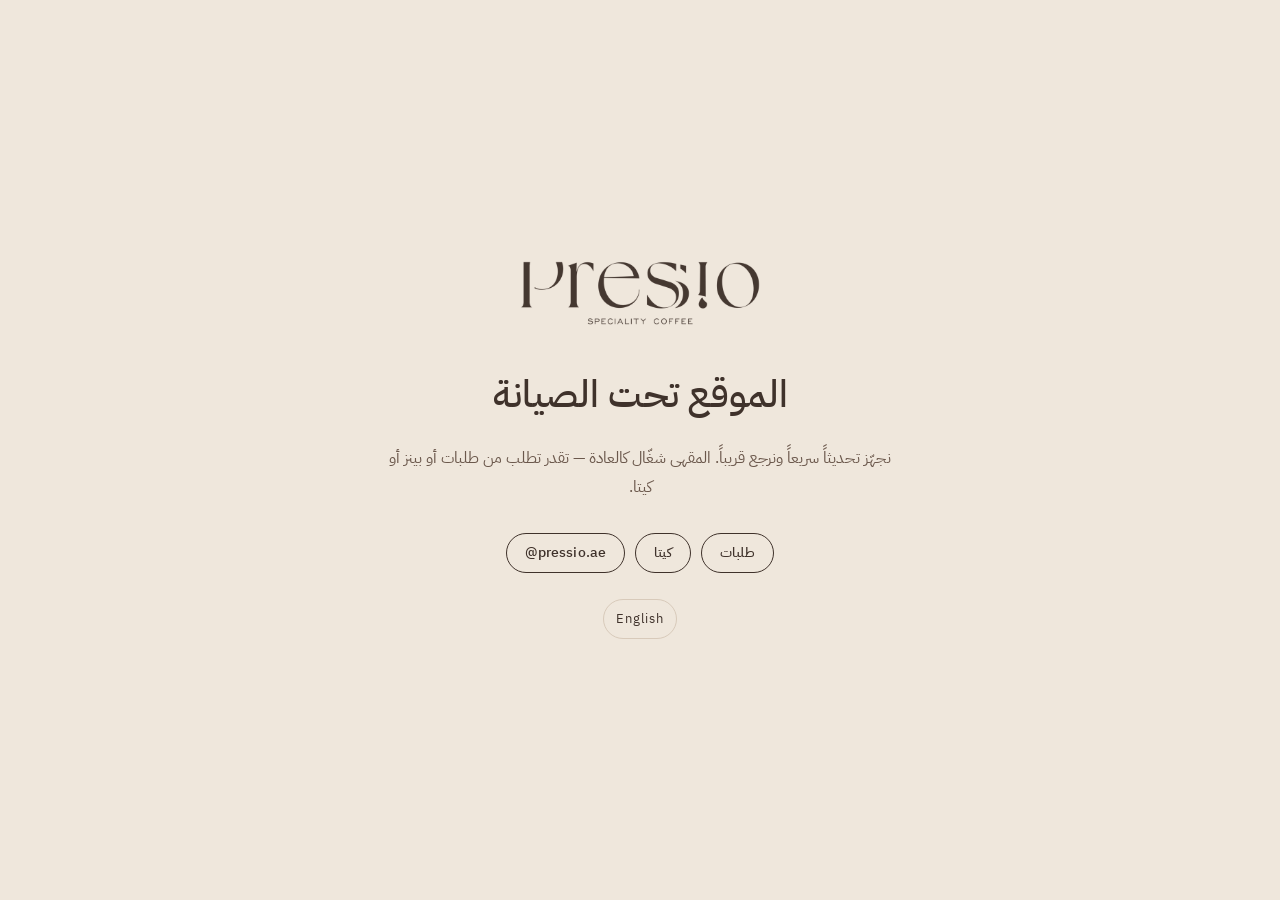
==== index.html @ 7ec01016 "Add files via upload" ====
<!doctype html>
<html lang="ar" dir="rtl">
<head>
<meta charset="utf-8">
<meta name="viewport" content="width=device-width,initial-scale=1,viewport-fit=cover">
<title>pressio — قهوة مختصة في الورقاء، دبي</title>
<meta name="description" content="pressio كوفي مختصة ومخبوزات طازجة في Q1 مول، الورقاء، دبي. المنيو، برنامج الولاء، والتوصيل عبر طلبات وبينز وكيتا.">
<meta name="theme-color" content="#EFE7DC">
<meta name="color-scheme" content="light">
<link rel="canonical" href="https://pressio.ae/">
<meta property="og:type" content="website">
<meta property="og:site_name" content="pressio">
<meta property="og:title" content="pressio — Speciality Coffee">
<meta property="og:description" content="Pause. Sip. Pressio. Speciality coffee and fresh bakery at Q1 Mall, Al Warqa, Dubai.">
<meta property="og:url" content="https://pressio.ae/">
<meta property="og:image" content="https://pressio.ae/images/og.jpg">
<meta name="twitter:card" content="summary_large_image">
<link rel="icon" href="favicon.svg" type="image/svg+xml">
<link rel="apple-touch-icon" href="images/apple-touch-icon.png">
<link rel="manifest" href="site.webmanifest">

<link rel="preconnect" href="https://sfhqhrqrmakypptqtbxf.supabase.co" crossorigin>
<link rel="preconnect" href="https://fonts.googleapis.com">
<link rel="preconnect" href="https://fonts.gstatic.com" crossorigin>
<link rel="preload" as="image" href="images/hero-800.webp" imagesrcset="images/hero-800.webp 800w, images/hero.webp 1300w" imagesizes="(max-width: 860px) 100vw, 46vw" fetchpriority="high">
<link rel="stylesheet" href="https://fonts.googleapis.com/css2?family=IBM+Plex+Sans+Arabic:wght@400;500;600&family=Jost:wght@400;500&display=swap">
<link rel="stylesheet" href="assets/site.css?v=6">

<script type="application/ld+json">
{"@context":"https://schema.org","@type":"CafeOrCoffeeShop","name":"pressio","url":"https://pressio.ae/",
 "image":"https://pressio.ae/images/og.jpg","logo":"https://pressio.ae/images/logo.webp",
 "telephone":"+971503942292","servesCuisine":["Coffee","Bakery","Desserts"],"priceRange":"AED 1–50",
 "address":{"@type":"PostalAddress","streetAddress":"Shop 414, Q1 Mall","addressLocality":"Al Warqa","addressRegion":"Dubai","addressCountry":"AE"},
 "geo":{"@type":"GeoCoordinates","latitude":25.1877644,"longitude":55.4090257},"hasMap":"https://maps.app.goo.gl/vrmAgtgstvNorV476",
 "openingHoursSpecification":[{"@type":"OpeningHoursSpecification","dayOfWeek":"Monday","opens":"06:00","closes":"00:30"},{"@type":"OpeningHoursSpecification","dayOfWeek":["Tuesday","Wednesday","Thursday"],"opens":"06:30","closes":"00:30"},{"@type":"OpeningHoursSpecification","dayOfWeek":"Friday","opens":"06:30","closes":"01:00"},{"@type":"OpeningHoursSpecification","dayOfWeek":["Saturday","Sunday"],"opens":"08:00","closes":"01:00"}],
 "hasMenu":"https://pressio.ae/#menu","sameAs":["https://www.instagram.com/pressio.ae/"]}
</script>
</head>
<body>
<a class="skip" href="#main">تخطّى إلى المحتوى</a>

<header class="top" id="top">
  <div class="wrap top__in">
    <a class="brand" href="#" aria-label="pressio"><span class="logo" aria-hidden="true"></span></a>
    <nav class="nav" aria-label="القائمة الرئيسية" id="nav"></nav>
    <div class="top__end">
      <button class="lang" id="lang" type="button" aria-label="English">EN</button>
      <a class="btn btn--sm btn--ink top__cta" href="#delivery" data-i18n="order">اطلب توصيل</a>
      <button class="burger" id="burger" type="button" aria-expanded="false" aria-controls="drawer" aria-label="القائمة"><span></span><span></span></button>
    </div>
  </div>
  <div class="drawer" id="drawer" hidden></div>
</header>

<main id="main">
  <!-- Hero is static HTML so the first paint never waits for data -->
  <section class="hero" aria-labelledby="hero-title">
    <div class="wrap hero__grid">
      <div class="hero__copy">
        <p class="eyebrow" id="hero-eyebrow">Speciality Coffee · الورقاء، دبي</p>
        <h1 class="hero__title" id="hero-title">خذ لحظة. ارتشف. pressio</h1>
        <p class="hero__sub" id="hero-sub">قهوة مختصة ومخبوزات طازجة كل صباح في الورقاء، دبي.</p>
        <div class="hero__ctas">
          <a class="btn btn--ink" href="#menu" data-i18n="seeMenu">شوف المنيو</a>
          <a class="btn btn--ghost" href="#delivery" data-i18n="order">اطلب توصيل</a>
        </div>
        <p class="status" id="status" hidden></p>
      </div>
      <figure class="hero__media">
        <img id="hero-img" src="images/hero-800.webp" srcset="images/hero-800.webp 800w, images/hero.webp 1300w"
             sizes="(max-width: 860px) 100vw, 46vw" width="1300" height="1339" alt="مقهى pressio في الورقاء" fetchpriority="high" decoding="async">
      </figure>
    </div>
  </section>

  <div id="app" aria-live="polite">
    <div class="wrap skel" aria-hidden="true"><span></span><span></span><span></span></div>
  </div>
</main>

<footer class="foot" id="foot"></footer>

<noscript>
  <div class="wrap noscript">pressio — Shop 414, Q1 Mall, Al Warqa, Dubai · 050 394 2292 · Instagram @pressio.ae</div>
</noscript>

<script src="assets/config.js?v=2"></script>
<script src="assets/site.js?v=6" defer></script>
</body>
</html>
---- assets/site.css ----
/* =========================================================
   pressio — public site
   ========================================================= */
:root{
  --ground:#EFE7DC; --paper:#F8F3EC; --sand:#E4D8CA; --line:#D8CABA; --line-soft:#E6DCCF;
  --ink:#3F322B; --ink-2:#6B584C; --muted:#8E7A6B; --clay:#A25B4A; --clay-2:#B97A64; --ok:#5E7355;
  --r-lg:28px; --r:18px; --r-sm:12px;
  --shadow:0 1px 2px rgba(63,50,43,.06),0 12px 32px -12px rgba(63,50,43,.18);
  --wrap:1180px; --gut:clamp(18px,4vw,40px);
  --top-h:68px;
  --ease:cubic-bezier(.2,.7,.2,1);
  font-family:"Jost","IBM Plex Sans Arabic",system-ui,-apple-system,"Segoe UI",sans-serif;
}
html[lang="ar"]{ --lead:1.85; font-family:"IBM Plex Sans Arabic","Jost",system-ui,sans-serif; }
html[lang="en"]{ --lead:1.65; }
*,*::before,*::after{box-sizing:border-box}
html{scroll-behavior:smooth;scroll-padding-top:calc(var(--top-h) + 64px);-webkit-text-size-adjust:100%}
body{margin:0;background:var(--ground);color:var(--ink);font-size:16px;line-height:var(--lead,1.7);
     -webkit-font-smoothing:antialiased;text-rendering:optimizeLegibility}
img{max-width:100%;display:block}
a{color:inherit}
button{font:inherit;color:inherit}
h1,h2,h3,p{margin:0}
[hidden]{display:none!important}
.wrap{max-width:var(--wrap);margin-inline:auto;padding-inline:var(--gut)}
.skip{position:absolute;inset-inline-start:12px;top:-60px;background:var(--ink);color:var(--paper);padding:10px 14px;border-radius:10px;z-index:99}
.skip:focus{top:12px}
:focus-visible{outline:2px solid var(--clay);outline-offset:3px;border-radius:6px}

/* logo = the brand wordmark used as a mask so it can take any colour */
.logo{display:block;width:118px;aspect-ratio:700/186;background:currentColor;
  -webkit-mask:url(../images/logo.webp) center/contain no-repeat;mask:url(../images/logo.webp) center/contain no-repeat}

/* ---------- buttons ---------- */
.btn{display:inline-flex;align-items:center;justify-content:center;gap:.5em;min-height:48px;padding:0 24px;
  border-radius:999px;border:1px solid transparent;text-decoration:none;font-weight:500;font-size:15px;
  letter-spacing:.01em;cursor:pointer;transition:transform .2s var(--ease),background .2s,color .2s,border-color .2s}
.btn:active{transform:scale(.98)}
.btn--ink{background:var(--ink);color:var(--paper)}
.btn--ink:hover{background:#2e241f}
.btn--ghost{border-color:var(--ink);color:var(--ink);background:transparent}
.btn--ghost:hover{background:var(--ink);color:var(--paper)}
.btn--sm{min-height:40px;padding:0 18px;font-size:14px}
.btn[aria-disabled="true"]{opacity:.45;pointer-events:none}

/* ---------- header ---------- */
.top{position:sticky;top:0;z-index:40;height:var(--top-h);transition:background .3s,box-shadow .3s}
.top.is-solid{background:rgba(239,231,220,.9);backdrop-filter:saturate(1.4) blur(14px);-webkit-backdrop-filter:saturate(1.4) blur(14px);box-shadow:0 1px 0 var(--line-soft)}
.top__in{height:100%;display:flex;align-items:center;gap:24px}
.brand{color:var(--ink);flex:none}
.nav{display:flex;gap:4px;margin-inline:auto}
.nav a{padding:8px 14px;border-radius:999px;text-decoration:none;font-size:14.5px;color:var(--ink-2);transition:background .2s,color .2s}
.nav a:hover{color:var(--ink);background:rgba(63,50,43,.06)}
.top__end{display:flex;align-items:center;gap:10px;margin-inline-start:auto}
.nav + .top__end{margin-inline-start:0}
.lang{border:1px solid var(--line);background:transparent;border-radius:999px;height:40px;min-width:48px;padding:0 12px;cursor:pointer;font-size:13px;letter-spacing:.06em}
.lang:hover{border-color:var(--ink)}
.burger{display:none;width:44px;height:40px;border:1px solid var(--line);border-radius:999px;background:transparent;cursor:pointer;position:relative}
.burger span{position:absolute;inset-inline:13px;height:1.5px;background:var(--ink);transition:transform .25s var(--ease),top .25s}
.burger span:first-child{top:15px}.burger span:last-child{top:23px}
.burger[aria-expanded="true"] span:first-child{top:19px;transform:rotate(45deg)}
.burger[aria-expanded="true"] span:last-child{top:19px;transform:rotate(-45deg)}
.drawer{position:fixed;inset:var(--top-h) 0 0 0;background:var(--ground);padding:24px var(--gut);display:flex;flex-direction:column;gap:6px;z-index:39}
.drawer a{font-size:26px;text-decoration:none;padding:10px 0;border-bottom:1px solid var(--line-soft)}
.drawer .btn{margin-top:18px;font-size:16px}
@media (max-width:980px){ .nav{display:none} .burger{display:inline-block} .top__cta{display:none} .nav + .top__end{margin-inline-start:auto} }

/* ---------- hero ---------- */
.hero{padding:clamp(18px,4vw,48px) 0 clamp(40px,7vw,96px)}
.hero__grid{display:grid;grid-template-columns:1.05fr .95fr;gap:clamp(24px,5vw,72px);align-items:center}
.eyebrow{font-size:13px;letter-spacing:.18em;text-transform:uppercase;color:var(--muted);margin-bottom:22px}
html[lang="ar"] .eyebrow{letter-spacing:.04em}
.hero__title{font-size:clamp(2.6rem,6.4vw,5.6rem);line-height:1.02;font-weight:500;letter-spacing:-.025em;text-wrap:balance}
html[lang="ar"] .hero__title{letter-spacing:0;line-height:1.3;font-weight:500}
.hero__sub{margin-top:22px;font-size:clamp(1.05rem,1.5vw,1.25rem);color:var(--ink-2);max-width:34ch}
.hero__ctas{display:flex;flex-wrap:wrap;gap:12px;margin-top:34px}
.status{display:inline-flex;align-items:center;gap:10px;margin-top:30px;font-size:14px;color:var(--ink-2)}
.status::before{content:"";width:8px;height:8px;border-radius:50%;background:var(--muted)}
.status.is-open::before{background:var(--ok);box-shadow:0 0 0 5px rgba(94,115,85,.16)}
.hero__media{margin:0;border-radius:var(--r-lg);overflow:hidden;aspect-ratio:4/4.3;background:var(--sand);box-shadow:var(--shadow)}
.hero__media img{width:100%;height:100%;object-fit:cover}
@media (max-width:860px){
  .hero__grid{grid-template-columns:1fr}
  .hero__media{order:-1;aspect-ratio:4/3.4;margin-inline:calc(var(--gut) * -1 + 10px)}
  .hero__sub{max-width:none}
}

/* ---------- sections ---------- */
.sec{padding:clamp(56px,9vw,120px) 0}
.sec--paper{background:var(--paper)}
.sec--ink{background:var(--ink);color:var(--paper)}
.sec__head{display:flex;align-items:end;justify-content:space-between;gap:24px;margin-bottom:clamp(28px,4vw,48px);flex-wrap:wrap}
.kicker{font-size:12.5px;letter-spacing:.2em;text-transform:uppercase;color:var(--muted);margin-bottom:12px}
html[lang="ar"] .kicker{letter-spacing:.04em;font-size:13.5px}
.sec--ink .kicker{color:#C9B6A6}
.h2{font-size:clamp(2rem,4.2vw,3.4rem);line-height:1.08;font-weight:500;letter-spacing:-.02em;text-wrap:balance}
html[lang="ar"] .h2{letter-spacing:0;line-height:1.35;font-weight:500}
.lede{font-size:clamp(1.05rem,1.4vw,1.2rem);color:var(--ink-2);max-width:60ch}
.sec--ink .lede{color:#DCCDBF}

/* about */
.about{display:grid;grid-template-columns:1fr 1fr;gap:clamp(28px,6vw,90px);align-items:start}
.points{display:grid;gap:0;counter-reset:p}
.point{display:grid;grid-template-columns:48px 1fr;gap:18px;padding:22px 0;border-top:1px solid var(--line)}
.point:last-child{border-bottom:1px solid var(--line)}
.point::before{counter-increment:p;content:"0" counter(p);font-size:13px;color:var(--clay);letter-spacing:.08em;padding-top:4px}
.point h3{font-size:1.2rem;font-weight:500;margin-bottom:4px}
.point p{color:var(--ink-2)}
@media (max-width:860px){.about{grid-template-columns:1fr}}

/* signature strip */
.rail{display:grid;grid-auto-flow:column;grid-auto-columns:minmax(220px,1fr);gap:18px;overflow-x:auto;scroll-snap-type:x mandatory;padding-bottom:6px;scrollbar-width:none}
.rail::-webkit-scrollbar{display:none}
.sig{scroll-snap-align:start;text-decoration:none;display:block}
.sig__img{border-radius:var(--r);overflow:hidden;aspect-ratio:1;background:var(--sand)}
.sig__img img{width:100%;height:100%;object-fit:cover;transition:transform .6s var(--ease)}
.sig:hover .sig__img img{transform:scale(1.04)}
.sig__row{display:flex;justify-content:space-between;gap:12px;margin-top:14px;font-size:15.5px}
.sig__row b{font-weight:500}
.price{color:var(--clay);white-space:nowrap;font-variant-numeric:tabular-nums}
.price small{font-size:.78em;color:var(--muted);margin-inline-start:3px}

/* ---------- menu ---------- */
.menu-bar{position:sticky;top:var(--top-h);z-index:20;background:var(--ground);padding:12px 0;margin-bottom:8px;border-bottom:1px solid var(--line-soft)}
.menu-bar__in{display:flex;gap:12px;align-items:center}
.chips{display:flex;gap:8px;overflow-x:auto;scrollbar-width:none;flex:1;scroll-behavior:smooth}
.chips::-webkit-scrollbar{display:none}
.chip{flex:none;border:1px solid var(--line);background:transparent;border-radius:999px;padding:8px 16px;font-size:14px;cursor:pointer;white-space:nowrap;transition:background .2s,color .2s,border-color .2s}
.chip:hover{border-color:var(--ink)}
.chip.is-on{background:var(--ink);color:var(--paper);border-color:var(--ink)}
.search{flex:none;position:relative;width:min(260px,40vw)}
.search input{width:100%;height:40px;border-radius:999px;border:1px solid var(--line);background:var(--paper);padding-inline:40px 16px;font:inherit;font-size:14px;color:var(--ink)}
.search input:focus{outline:none;border-color:var(--ink)}
.search svg{position:absolute;inset-inline-start:14px;top:50%;translate:0 -50%;width:16px;height:16px;color:var(--muted)}
@media (max-width:640px){.menu-bar__in{flex-direction:column;align-items:stretch}.search{width:100%}}

.mcat{padding:36px 0 8px}
.mcat__head{display:flex;align-items:baseline;justify-content:space-between;gap:16px;padding-bottom:14px;border-bottom:1px solid var(--ink)}
.mcat__head h3{font-size:clamp(1.5rem,2.6vw,2.1rem);font-weight:500;letter-spacing:-.01em}
.tag{font-size:12.5px;color:var(--ink-2);border:1px solid var(--line);border-radius:999px;padding:3px 10px;white-space:nowrap}
.mitems{display:grid;grid-template-columns:1fr 1fr;column-gap:clamp(24px,5vw,64px)}
@media (max-width:760px){.mitems{grid-template-columns:1fr}}
.mi{display:grid;grid-template-columns:1fr auto;gap:4px 16px;padding:18px 0;border-bottom:1px solid var(--line-soft);align-items:start}
.mi.has-img{grid-template-columns:64px 1fr auto}
.mi__img{width:64px;height:64px;border-radius:14px;overflow:hidden;background:var(--sand);grid-row:span 2}
.mi__img img{width:100%;height:100%;object-fit:cover}
.mi__name{font-size:16.5px;font-weight:500}
.mi__desc{grid-column:1/2;font-size:14px;color:var(--muted);line-height:1.55}
.mi.has-img .mi__desc{grid-column:2/3}
.mi .price{font-size:16px}
.mi.is-off{opacity:.5}
.mi__note{display:inline-block;font-size:12px;color:var(--clay);margin-inline-start:8px;font-weight:400}
.empty{padding:40px 0;color:var(--muted);text-align:center}

/* ---------- space ---------- */
.space{display:grid;grid-template-columns:1.3fr 1fr 1fr;grid-template-rows:260px 260px;gap:14px}
.space figure{margin:0;position:relative;border-radius:var(--r);overflow:hidden;background:var(--sand)}
.space figure:first-child{grid-row:span 2}
.space img{width:100%;height:100%;object-fit:cover}
.space figcaption{position:absolute;inset-inline-start:14px;bottom:14px;background:rgba(248,243,236,.92);color:var(--ink);font-size:13px;padding:6px 12px;border-radius:999px}
@media (max-width:760px){.space{grid-template-columns:1fr 1fr;grid-template-rows:none;grid-auto-rows:180px}.space figure:first-child{grid-column:span 2;grid-row:auto}}

/* gallery */
.gal{display:grid;grid-template-columns:repeat(3,1fr);gap:14px}
.gal figure{margin:0}
.gal .ph{aspect-ratio:1;border-radius:var(--r);overflow:hidden;background:var(--sand)}
.gal img{width:100%;height:100%;object-fit:cover;transition:transform .6s var(--ease)}
.gal figure:hover img{transform:scale(1.035)}
.gal figcaption{font-size:14px;color:var(--ink-2);margin-top:10px}
@media (max-width:640px){.gal{grid-template-columns:1fr 1fr}}

/* ---------- loyalty ---------- */
.loy{display:grid;grid-template-columns:1fr 1fr;gap:clamp(32px,6vw,90px);align-items:center}
.card{background:linear-gradient(160deg,#F8F3EC,#E9DDCF);color:var(--ink);border-radius:26px;padding:28px;box-shadow:0 30px 60px -30px rgba(0,0,0,.5);max-width:420px;aspect-ratio:1.58;display:flex;flex-direction:column;justify-content:space-between}
.card .logo{width:110px}
.stamps{display:grid;grid-template-columns:repeat(5,1fr);gap:10px}
.stamps img{width:100%;aspect-ratio:210/220;object-fit:contain;mix-blend-mode:multiply}
.card small{font-size:12px;color:var(--ink-2)}
.steps{display:grid;grid-template-columns:1fr 1fr;gap:26px 30px;margin:36px 0}
.step b{display:block;font-weight:500;font-size:1.05rem;margin-bottom:4px}
.step span{color:#D2C2B4;font-size:14.5px}
.step i{font-style:normal;font-size:12px;color:var(--clay-2);letter-spacing:.1em;display:block;margin-bottom:8px}
.loy__cta{display:flex;align-items:center;gap:20px;flex-wrap:wrap}
.loy .btn--ink{background:var(--paper);color:var(--ink)}
.loy .btn--ink:hover{background:#fff}
.qr{width:92px;height:92px;background:#fff;border-radius:14px;padding:8px}
@media (max-width:860px){.loy{grid-template-columns:1fr}.card{margin-inline:auto;width:100%}.qr{display:none}}

/* ---------- delivery ---------- */
.dlv{display:grid;grid-template-columns:repeat(3,1fr);gap:14px}
.dlv a,.dlv div{display:flex;flex-direction:column;gap:6px;padding:26px;border-radius:var(--r);background:var(--paper);border:1px solid var(--line-soft);text-decoration:none;min-height:150px;transition:border-color .2s,transform .2s var(--ease)}
.dlv a:hover{border-color:var(--ink);transform:translateY(-2px)}
.dlv b{font-size:1.5rem;font-weight:500}
.dlv span{color:var(--ink-2);font-size:14.5px}
.dlv em{margin-top:auto;font-style:normal;font-size:13px;color:var(--clay)}
@media (max-width:760px){.dlv{grid-template-columns:1fr}}

/* ---------- visit ---------- */
.visit{display:grid;grid-template-columns:1.5fr 1fr 1fr 1fr;gap:0;border-top:1px solid var(--line)}
.visit > div{padding:26px 22px 26px 0;border-bottom:1px solid var(--line)}
html[dir="rtl"] .visit > div{padding:26px 0 26px 22px}
.visit dt{font-size:12.5px;color:var(--muted);letter-spacing:.12em;text-transform:uppercase;margin-bottom:8px}
html[lang="ar"] .visit dt{letter-spacing:0;font-size:13.5px}
.visit dd{margin:0;font-size:1.05rem}
.visit a{text-decoration:none;border-bottom:1px solid var(--line)}
.visit a:hover{border-color:var(--ink)}
@media (max-width:860px){.visit{grid-template-columns:1fr 1fr}}
@media (max-width:520px){.visit{grid-template-columns:1fr}}
.hours{list-style:none;margin:0;padding:0;display:grid;gap:6px;font-size:.98rem}
.hours li{display:flex;justify-content:space-between;gap:16px;padding-bottom:6px;border-bottom:1px dashed var(--line)}
.hours li:last-child{border-bottom:0}
.hours li.is-today{color:var(--clay);font-weight:600}
.visit .note{margin:8px 0 0;font-size:13px;color:var(--muted)}
.rating{display:inline-block;margin-top:12px;font-size:14px;color:var(--ink-2)}
.rating b{color:var(--clay);font-weight:600}
.feats{margin-top:34px}
.feats ul{list-style:none;margin:10px 0 0;padding:0;display:flex;flex-wrap:wrap;gap:8px}
.feats li{font-size:14px;border:1px solid var(--line);border-radius:999px;padding:7px 14px;background:var(--ground)}
@media (max-width:860px){.visit__hours{grid-column:span 2}}
@media (max-width:520px){.visit__hours{grid-column:auto}}

/* ---------- footer ---------- */
.foot{background:var(--ink);color:#D8C8BA;padding:64px 0 36px}
.foot .logo{width:150px;color:var(--paper)}
.foot__grid{display:flex;justify-content:space-between;gap:32px;flex-wrap:wrap;align-items:end}
.foot__line{font-size:clamp(1.6rem,3vw,2.4rem);color:var(--paper);margin-top:22px;font-weight:500;letter-spacing:-.01em}
.foot nav{display:flex;flex-wrap:wrap;gap:6px 22px}
.foot nav a{text-decoration:none;font-size:14.5px}
.foot nav a:hover{color:var(--paper)}
.foot__base{display:flex;justify-content:space-between;gap:16px;flex-wrap:wrap;margin-top:48px;padding-top:22px;border-top:1px solid rgba(255,255,255,.12);font-size:13px;color:#A8978A}
.foot__base a{text-decoration:none}

/* ---------- maintenance ---------- */
.maint{min-height:100svh;display:grid;place-items:center;text-align:center;padding:40px var(--gut)}
.maint__in{max-width:520px}
.maint .logo{width:min(240px,60vw);margin:0 auto 34px}
.maint h1{font-size:clamp(1.6rem,4vw,2.4rem);font-weight:500;margin-bottom:14px}
.maint p{color:var(--ink-2)}
.maint__links{display:flex;gap:10px;justify-content:center;flex-wrap:wrap;margin-top:30px}
.maint__lang{margin-top:26px}
body.is-maint > header,body.is-maint > main,body.is-maint > footer{display:none}

/* ---------- misc ---------- */
.skel{display:grid;gap:14px;padding-block:40px}
.skel span{height:18px;border-radius:9px;background:linear-gradient(90deg,var(--sand),var(--paper),var(--sand));background-size:200% 100%;animation:sh 1.3s infinite}
.skel span:nth-child(2){width:70%}.skel span:nth-child(3){width:45%}
@keyframes sh{to{background-position:-200% 0}}
.reveal{opacity:0;transform:translateY(18px);transition:opacity .8s var(--ease),transform .8s var(--ease)}
.reveal.in{opacity:1;transform:none}
.preview-bar{position:fixed;inset-inline:12px;bottom:12px;z-index:60;background:var(--clay);color:#fff;border-radius:14px;padding:10px 14px;font-size:13.5px;display:flex;gap:10px;align-items:center;justify-content:space-between;box-shadow:var(--shadow)}
.preview-bar button{background:#fff;color:var(--clay);border:0;border-radius:999px;padding:6px 12px;cursor:pointer}
.noscript{padding:40px 0}
@media (prefers-reduced-motion:reduce){*{animation:none!important;transition:none!important;scroll-behavior:auto!important}.reveal{opacity:1;transform:none}}

.about__text{font-size:clamp(1.25rem,2.1vw,1.75rem);line-height:1.6;font-weight:400;color:var(--ink);text-wrap:pretty}
html[lang="en"] .about__text{letter-spacing:-.01em}

.brand,.maint .logo,.foot .logo{touch-action:manipulation;-webkit-tap-highlight-color:transparent;cursor:pointer;user-select:none}

/* ---------- photo viewer ---------- */
[data-lb]{cursor:zoom-in}
.mi__img{position:relative}
.mi__more{position:absolute;bottom:6px;inset-inline-end:6px;background:rgba(36,24,20,.72);color:#fff;font-size:11px;line-height:1;padding:4px 7px;border-radius:999px}
.lb{position:fixed;inset:0;z-index:200;background:rgba(24,17,14,.97);-webkit-backdrop-filter:blur(8px);backdrop-filter:blur(8px);display:flex;flex-direction:column;animation:lbIn .18s ease-out;color:#F3EAE0}
@keyframes lbIn{from{opacity:0}to{opacity:1}}
.lb__top{display:flex;align-items:center;gap:8px;padding:10px 10px 0;padding-top:max(10px,env(safe-area-inset-top))}
.lb__thumbs{flex:1;min-width:0;display:flex;gap:8px;overflow-x:auto;overscroll-behavior-x:contain;scroll-snap-type:x proximity;scrollbar-width:none;padding:12px 40% 10px;-webkit-overflow-scrolling:touch}
.lb__thumbs::-webkit-scrollbar,.lb__groups::-webkit-scrollbar{display:none}
.lb__th{flex:none;width:58px;height:58px;padding:0;border:2px solid transparent;border-radius:12px;overflow:hidden;background:#2e2420;cursor:pointer;scroll-snap-align:center;opacity:.55;transition:transform .25s cubic-bezier(.2,.8,.2,1),opacity .25s,border-color .25s}
.lb__th img{width:100%;height:100%;object-fit:cover;display:block}
.lb__th:hover{opacity:.85}
.lb__th.is-on{opacity:1;border-color:#F3EAE0;transform:translateY(-6px) scale(1.14);box-shadow:0 8px 18px rgba(0,0,0,.45)}
.lb__stage{position:relative;flex:1;min-height:0;display:flex;align-items:center;justify-content:center;padding:8px 12px;overflow:hidden;touch-action:pan-y pinch-zoom}
.lb__img{width:100%;height:100%;object-fit:contain;user-select:none;-webkit-user-drag:none;cursor:zoom-in;will-change:transform}
.lb.is-zoom .lb__stage{overflow:auto;display:block;touch-action:auto;padding:0}
.lb.is-zoom .lb__img{width:200%;height:auto;max-width:none;cursor:zoom-out}
@media (min-width:900px){.lb.is-zoom .lb__img{width:160%}}
.lb__btn{border:0;background:rgba(255,255,255,.12);color:#fff;width:44px;height:44px;border-radius:50%;font-size:28px;line-height:1;cursor:pointer;display:grid;place-items:center;flex:none}
.lb__btn:hover{background:rgba(255,255,255,.22)}
.lb__x{font-size:30px}
.lb__prev,.lb__next{position:absolute;top:50%;transform:translateY(-50%)}
.lb__prev{inset-inline-start:14px}
.lb__next{inset-inline-end:14px}
.lb.is-single .lb__prev,.lb.is-single .lb__next{display:none}
.lb__cap{text-align:center;padding:6px 16px 4px;display:flex;flex-direction:column;gap:2px}
.lb__cap b{font-weight:500;font-size:1.05rem}
.lb__cap span{font-size:.9rem;opacity:.8}
.lb__n{font-style:normal;font-size:.78rem;opacity:.6}
.lb__groups{display:flex;gap:8px;overflow-x:auto;scrollbar-width:none;padding:10px 16px;padding-bottom:max(14px,env(safe-area-inset-bottom));scroll-snap-type:x proximity}
.lb__g{flex:none;scroll-snap-align:center;border:1px solid rgba(243,234,224,.28);background:transparent;color:#F3EAE0;border-radius:999px;padding:8px 16px;font:inherit;font-size:14px;cursor:pointer;white-space:nowrap;transition:background .2s,color .2s}
.lb__g.is-on{background:#F3EAE0;color:#241814;border-color:#F3EAE0}
[hidden].lb__thumbs,[hidden].lb__groups{display:none}
@media (max-width:640px){.lb__prev,.lb__next{display:none}.lb__stage{padding:6px 0}.lb__th{width:52px;height:52px}}
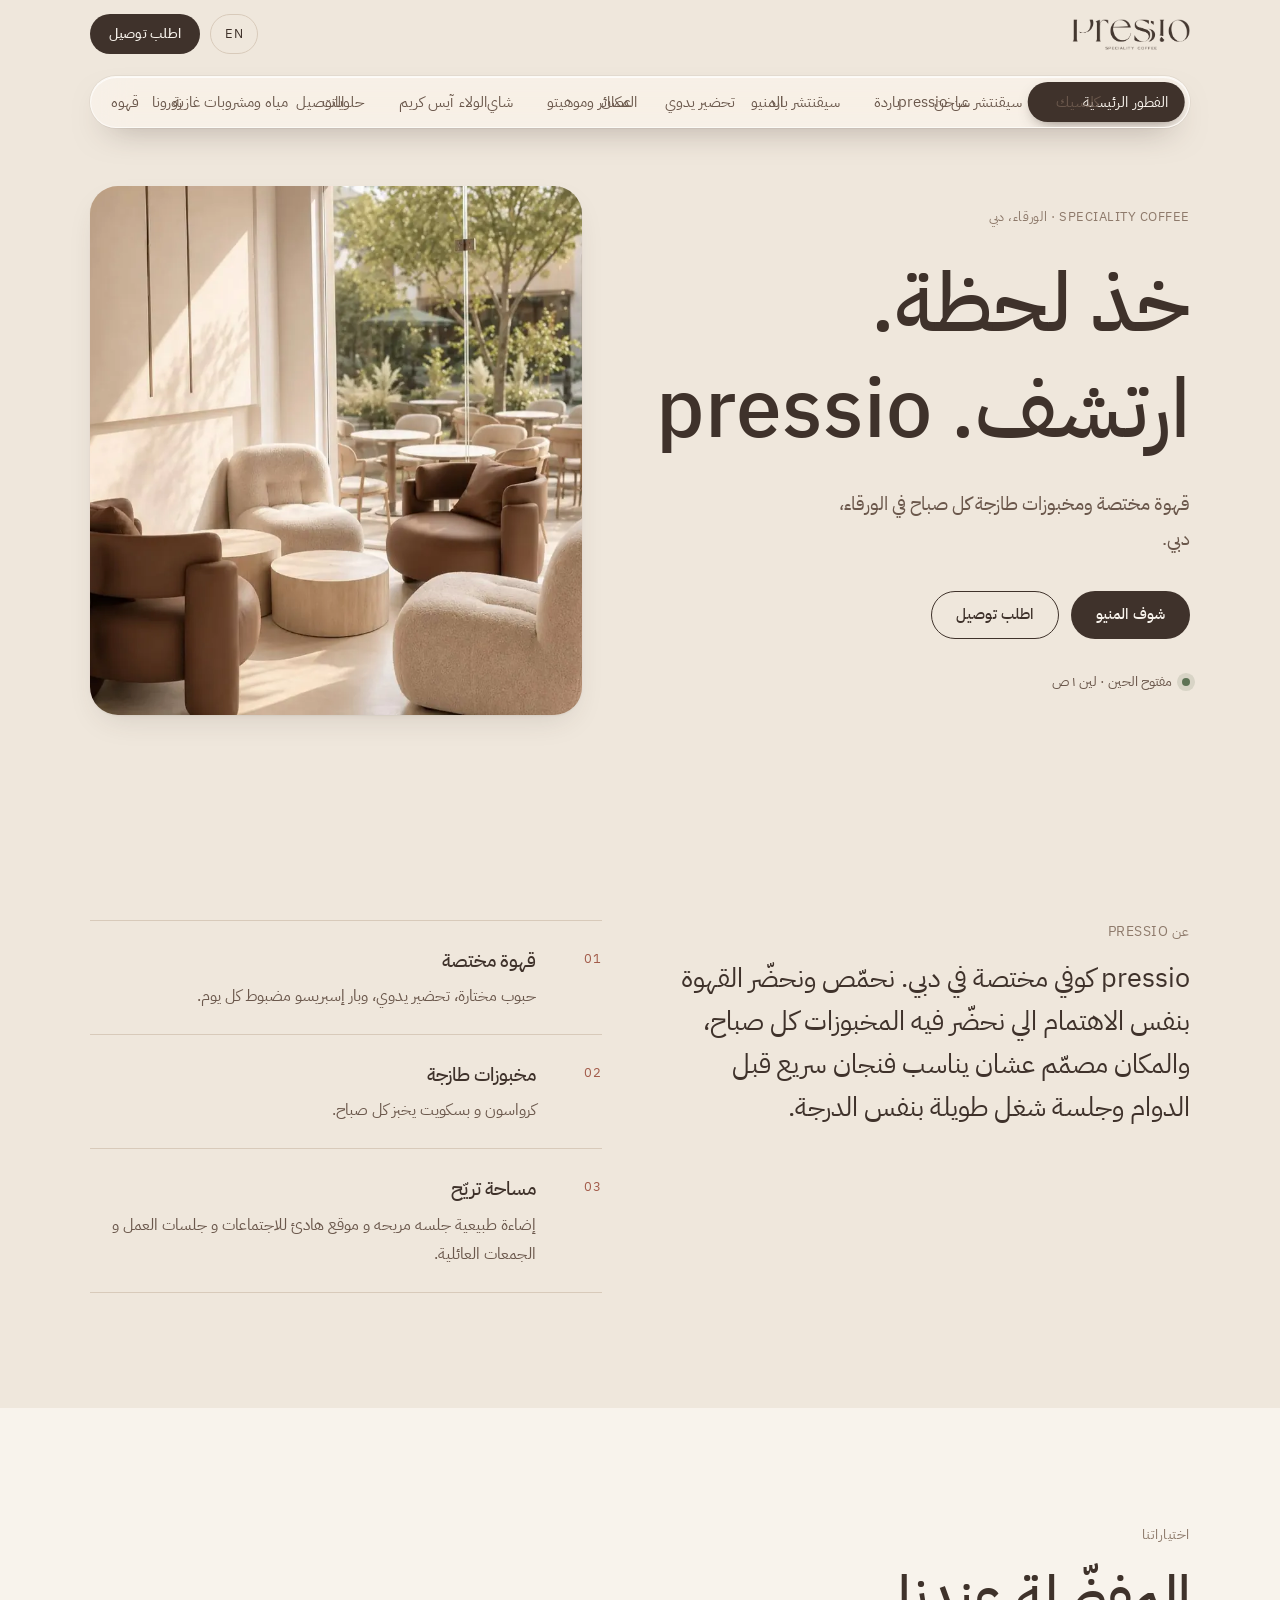
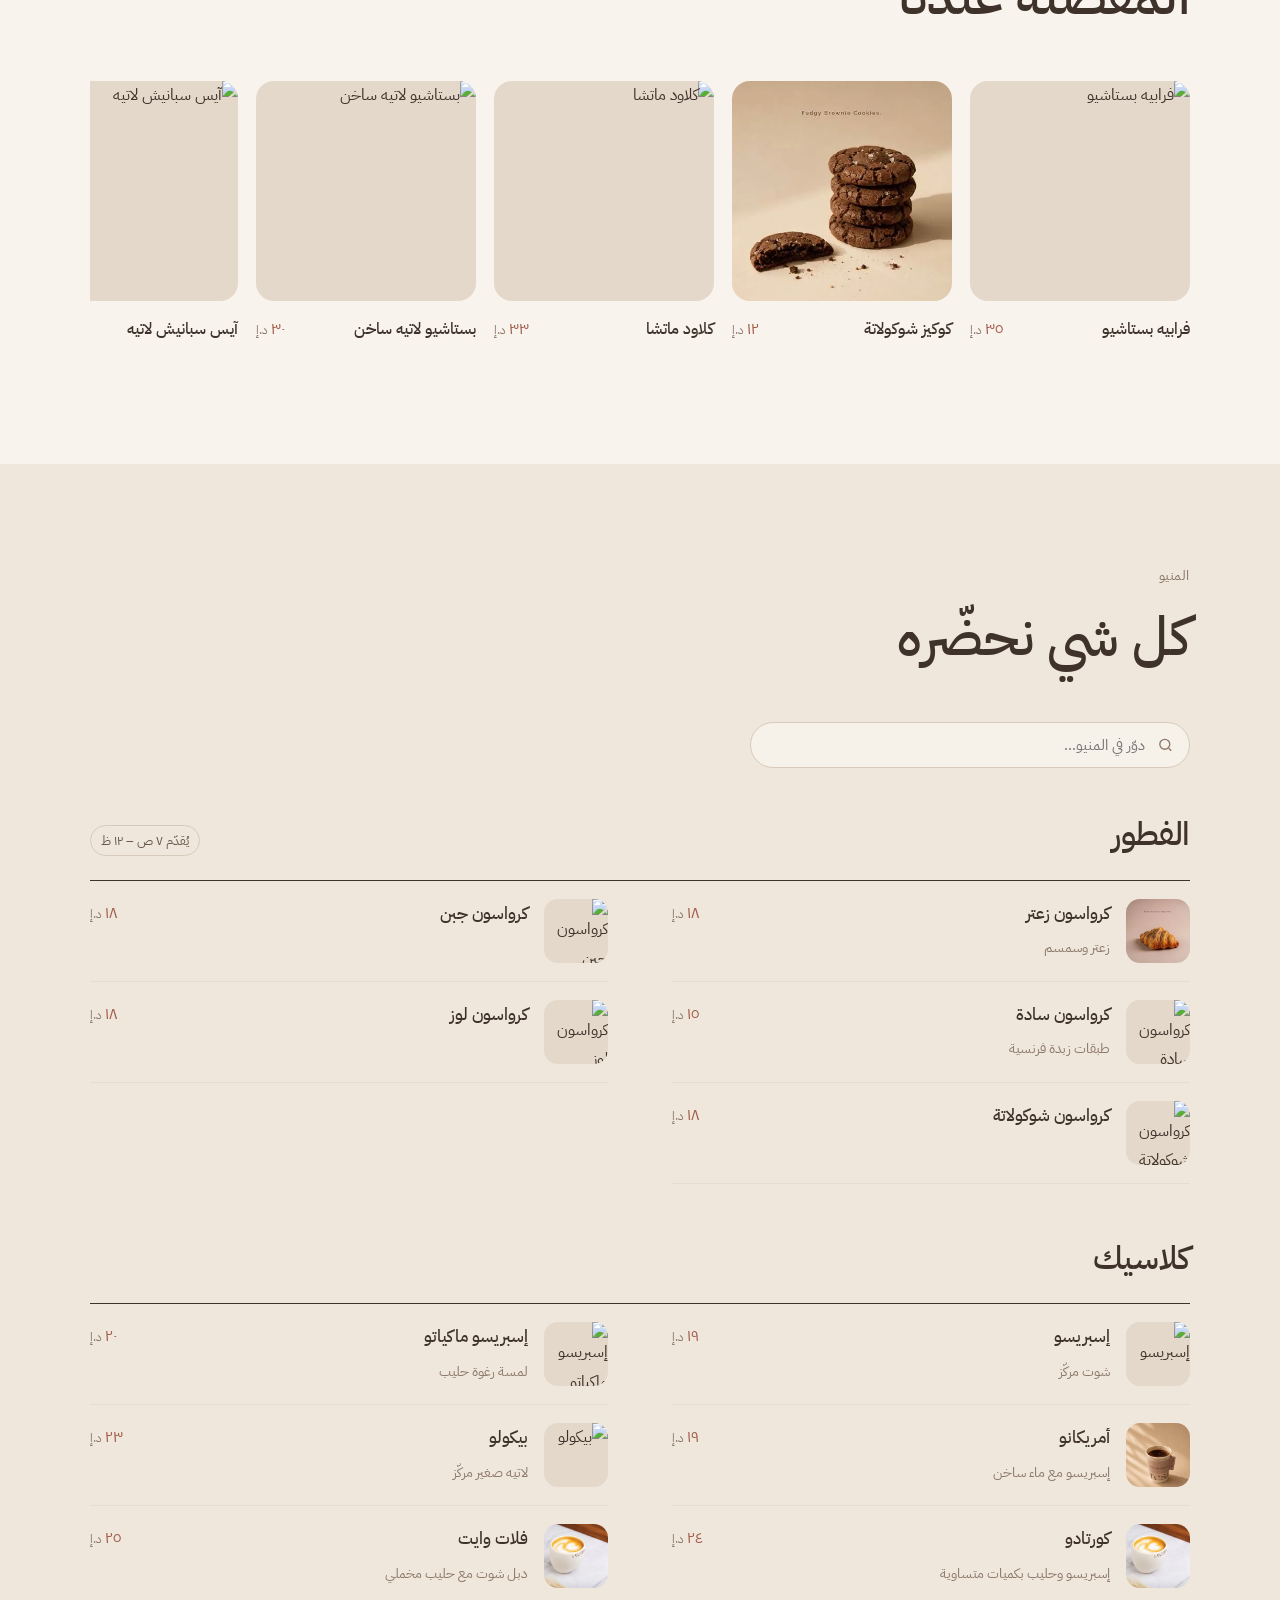
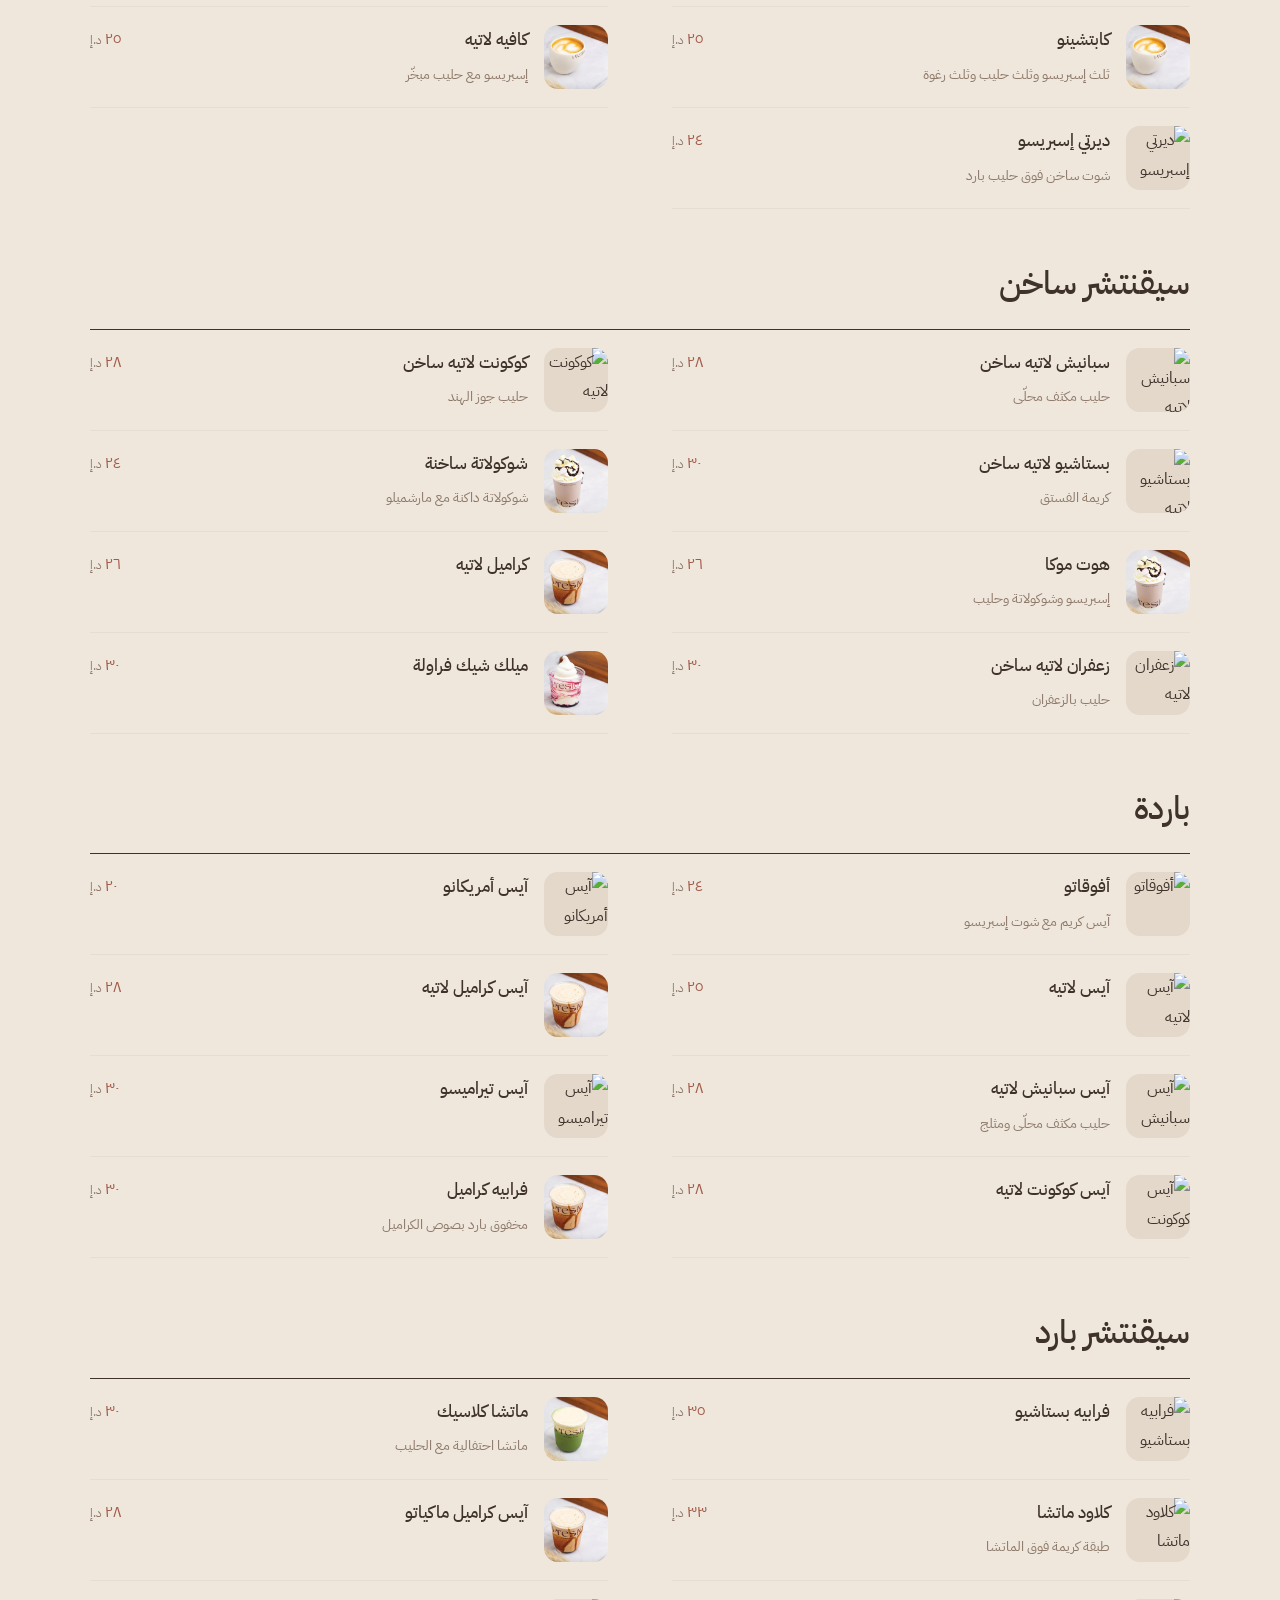
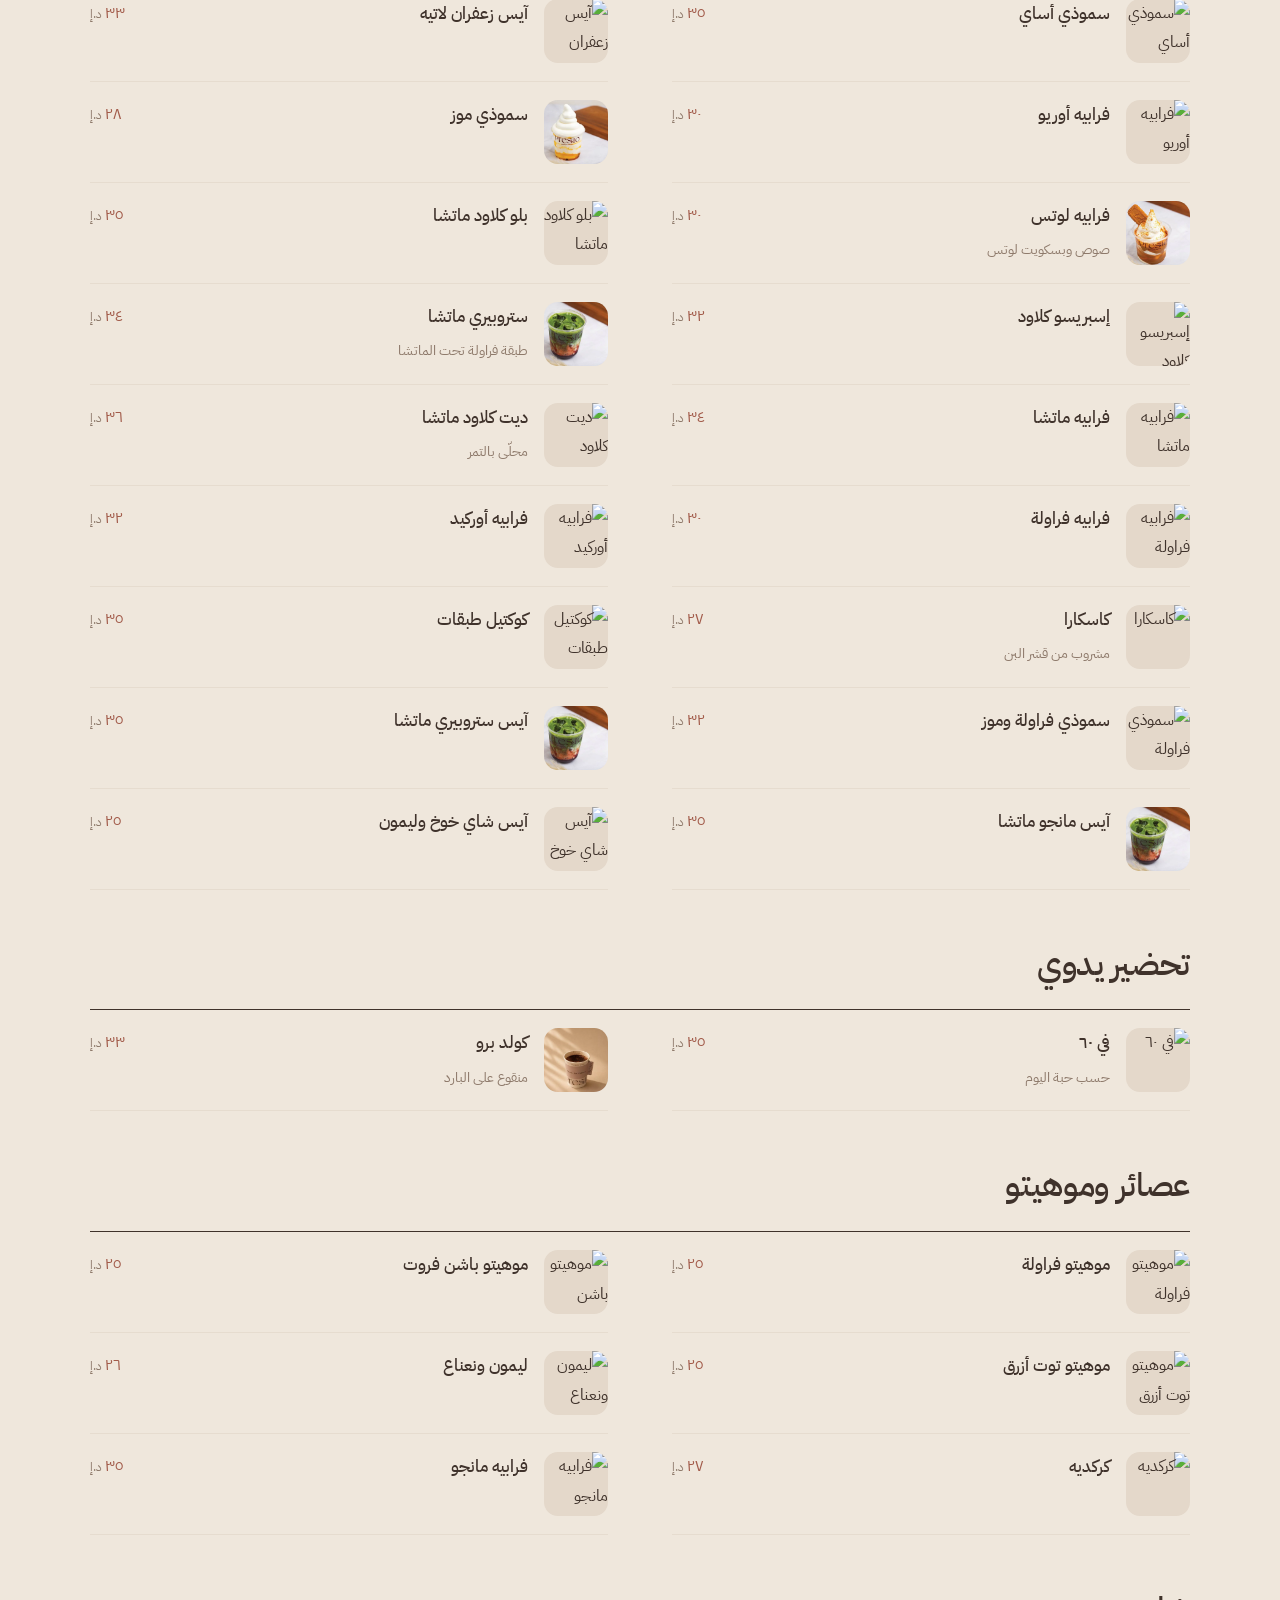
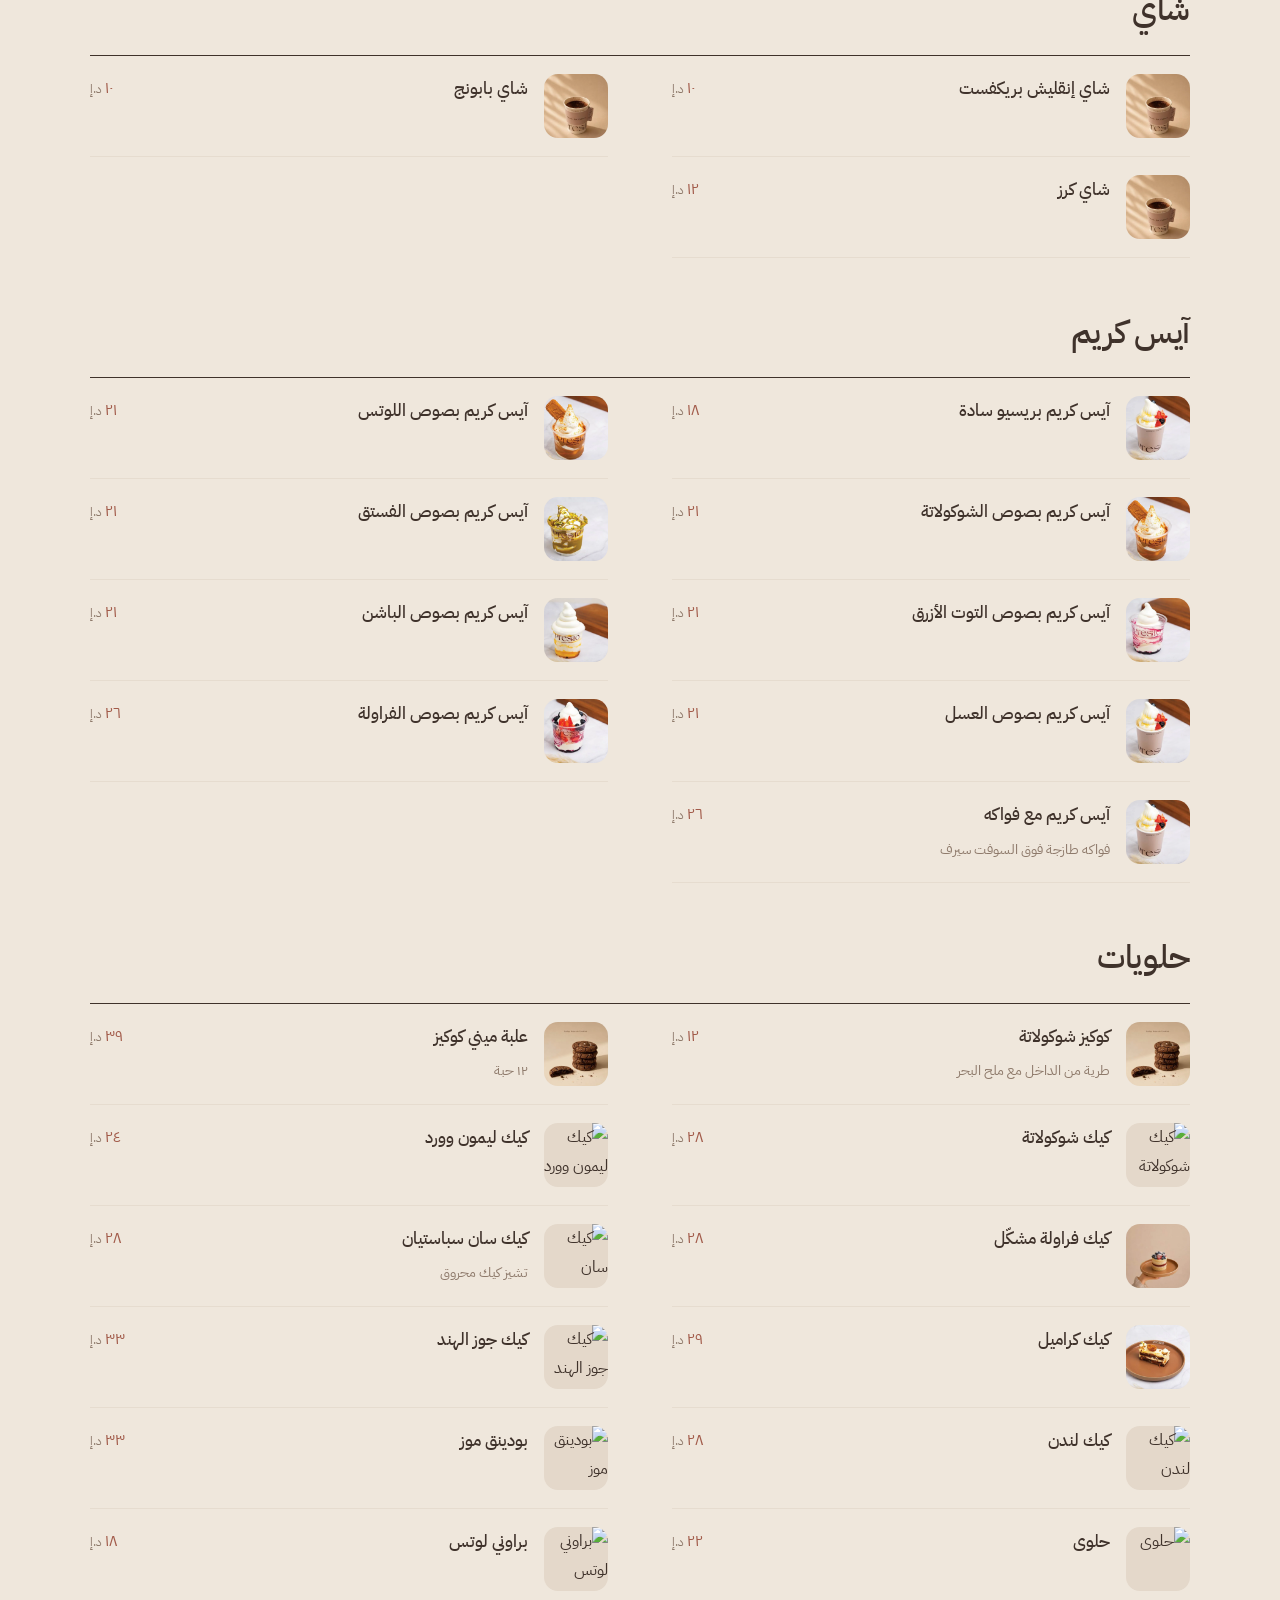
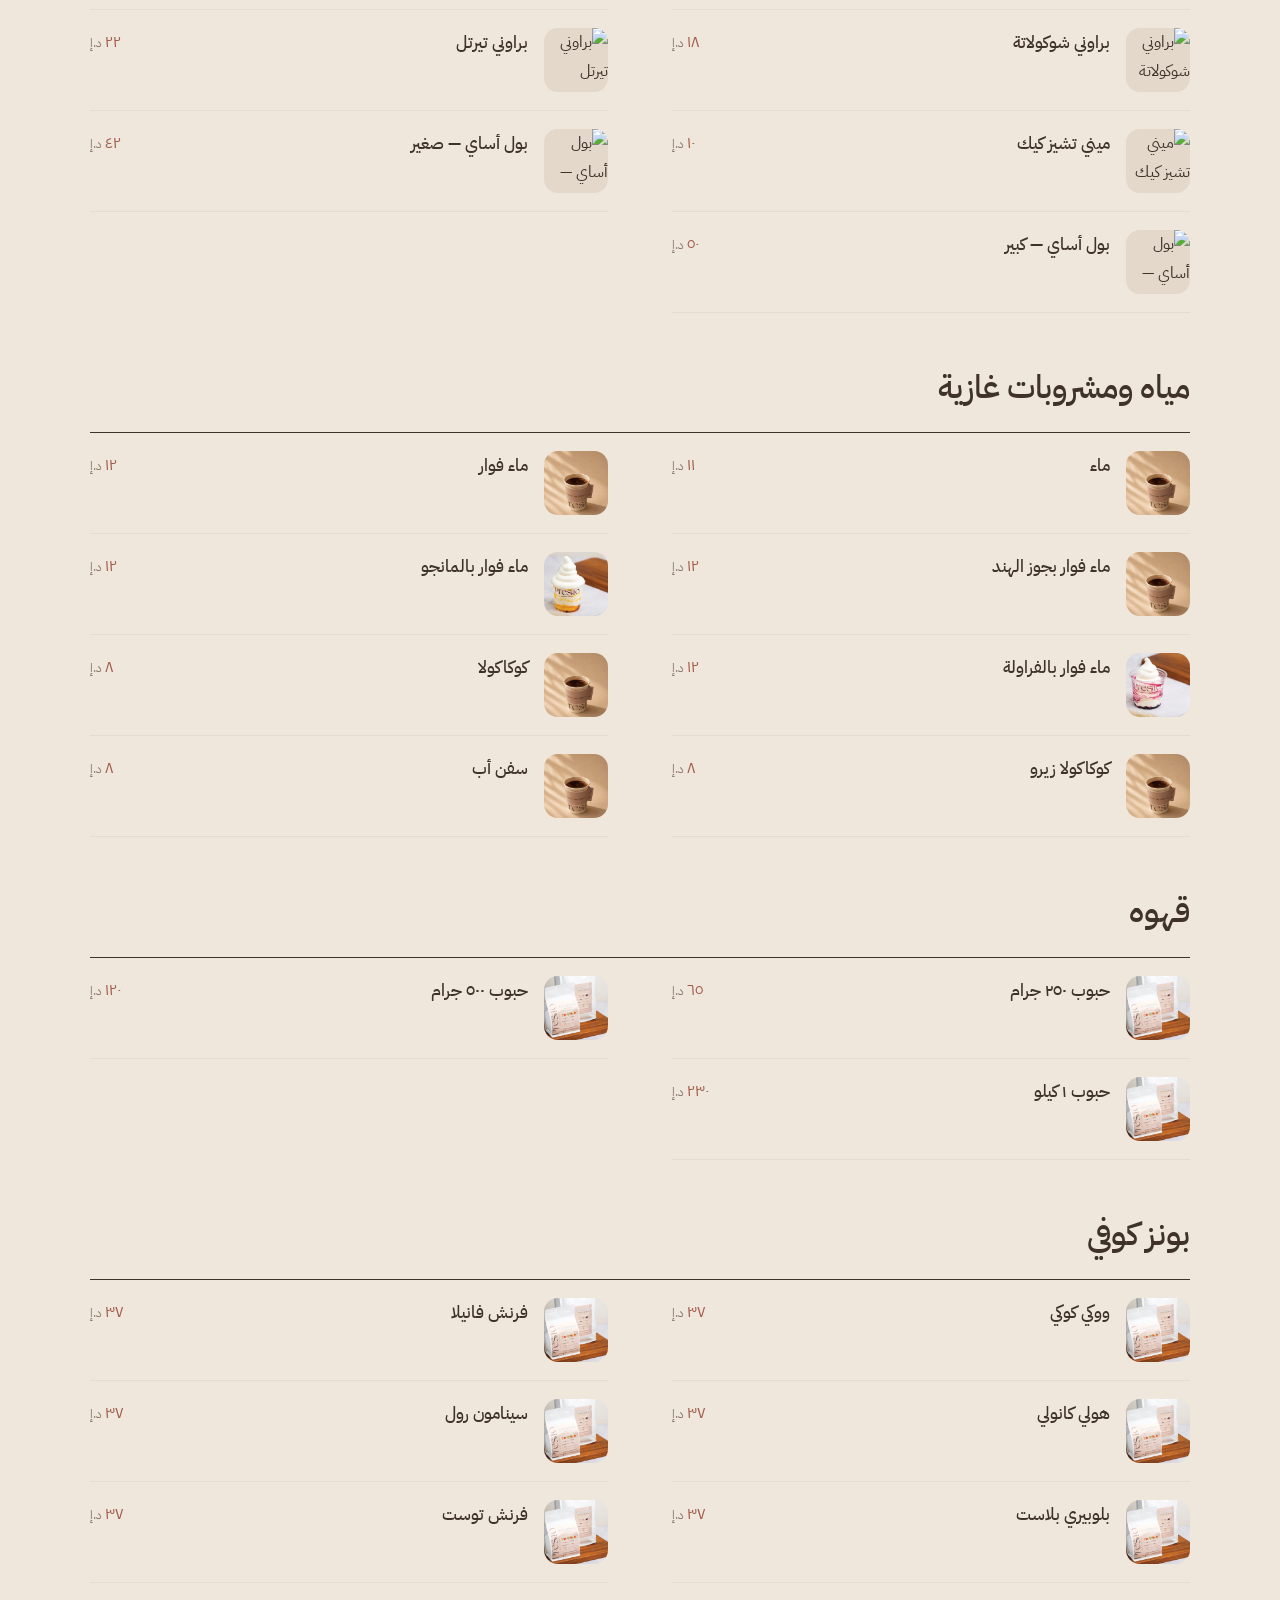
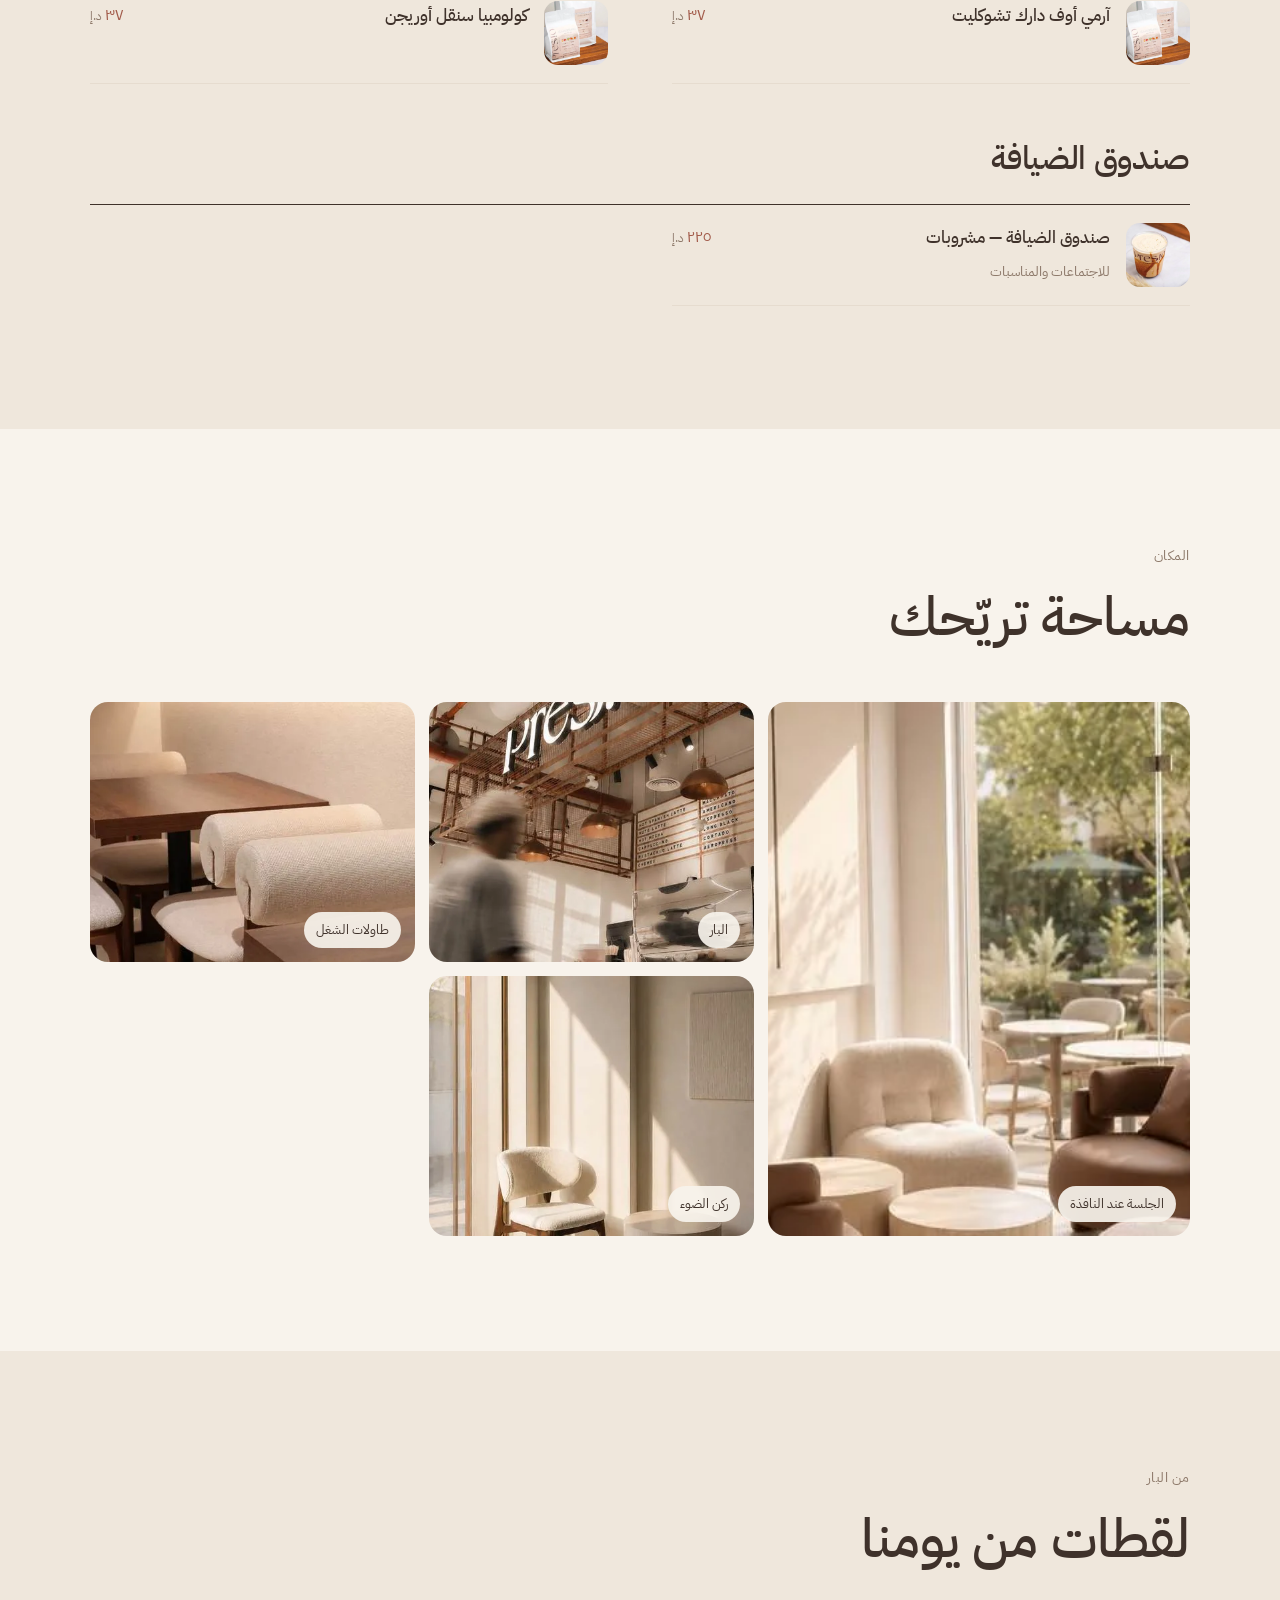
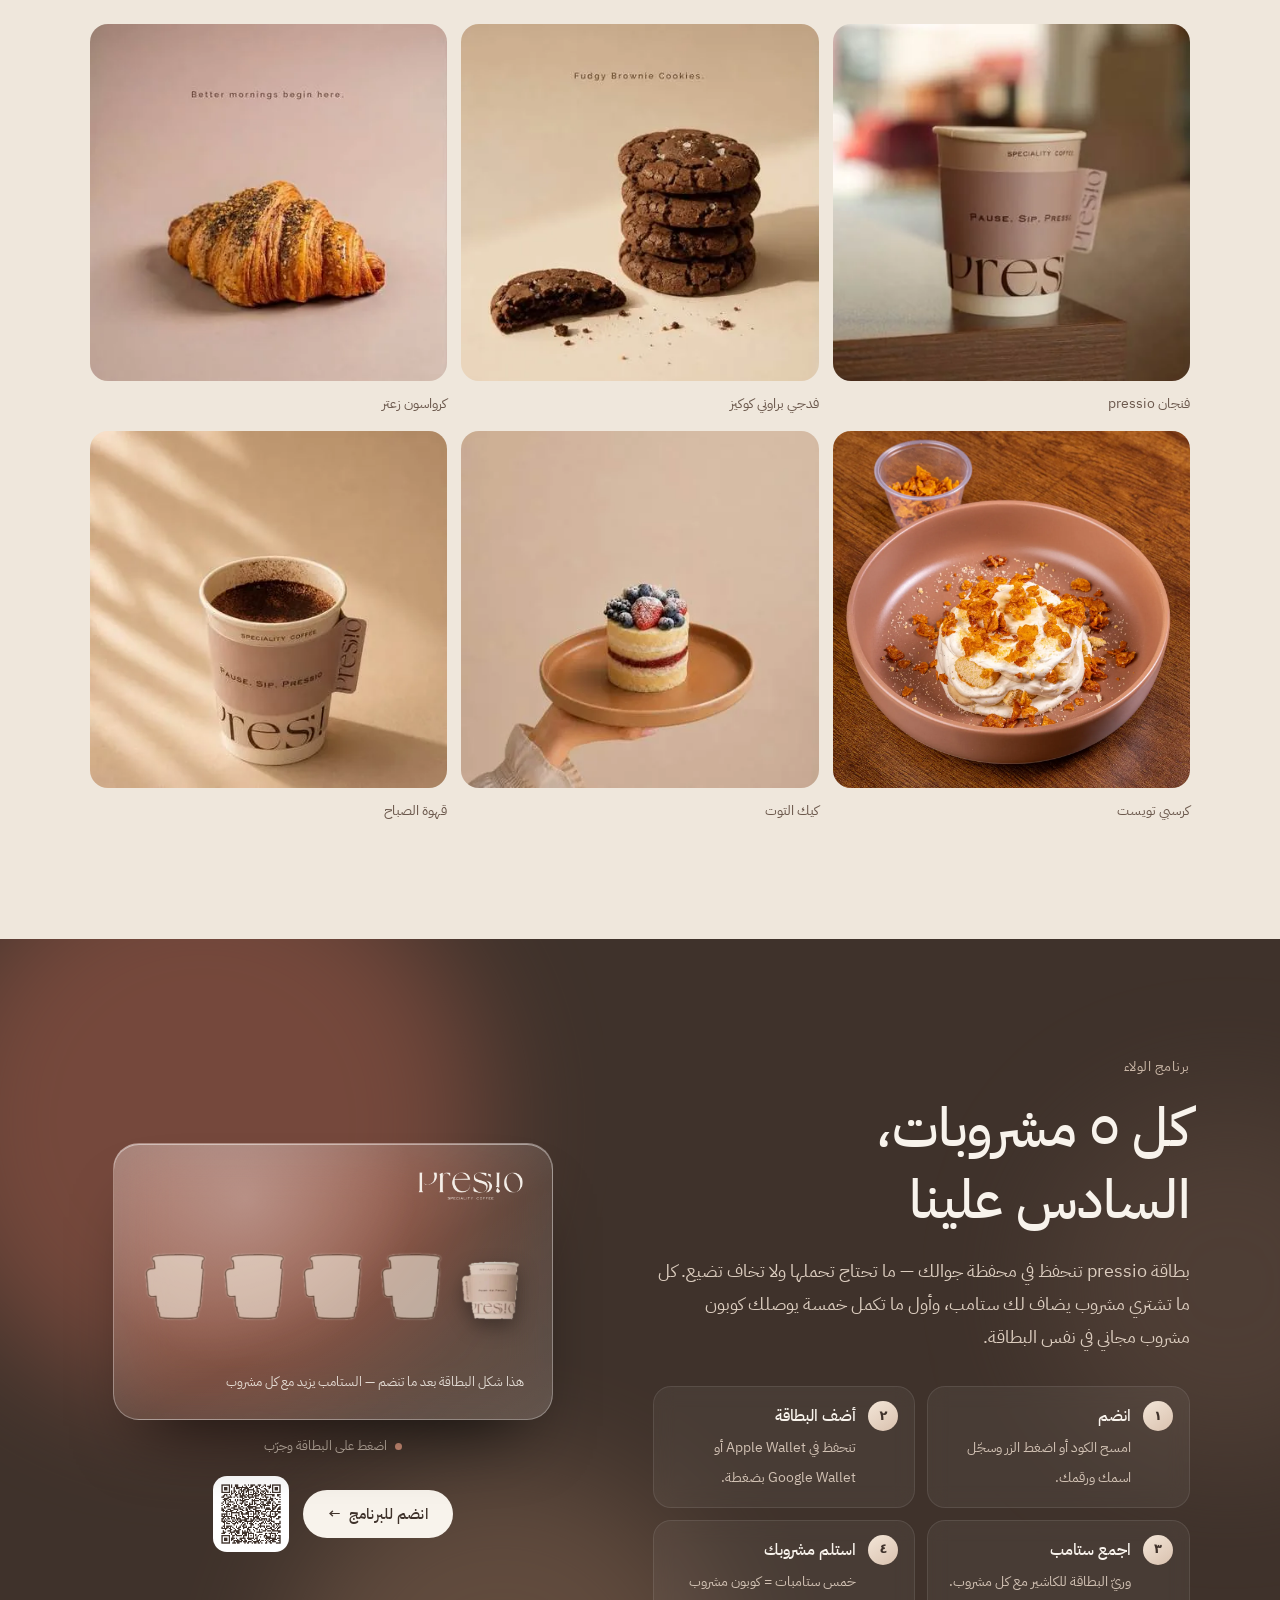
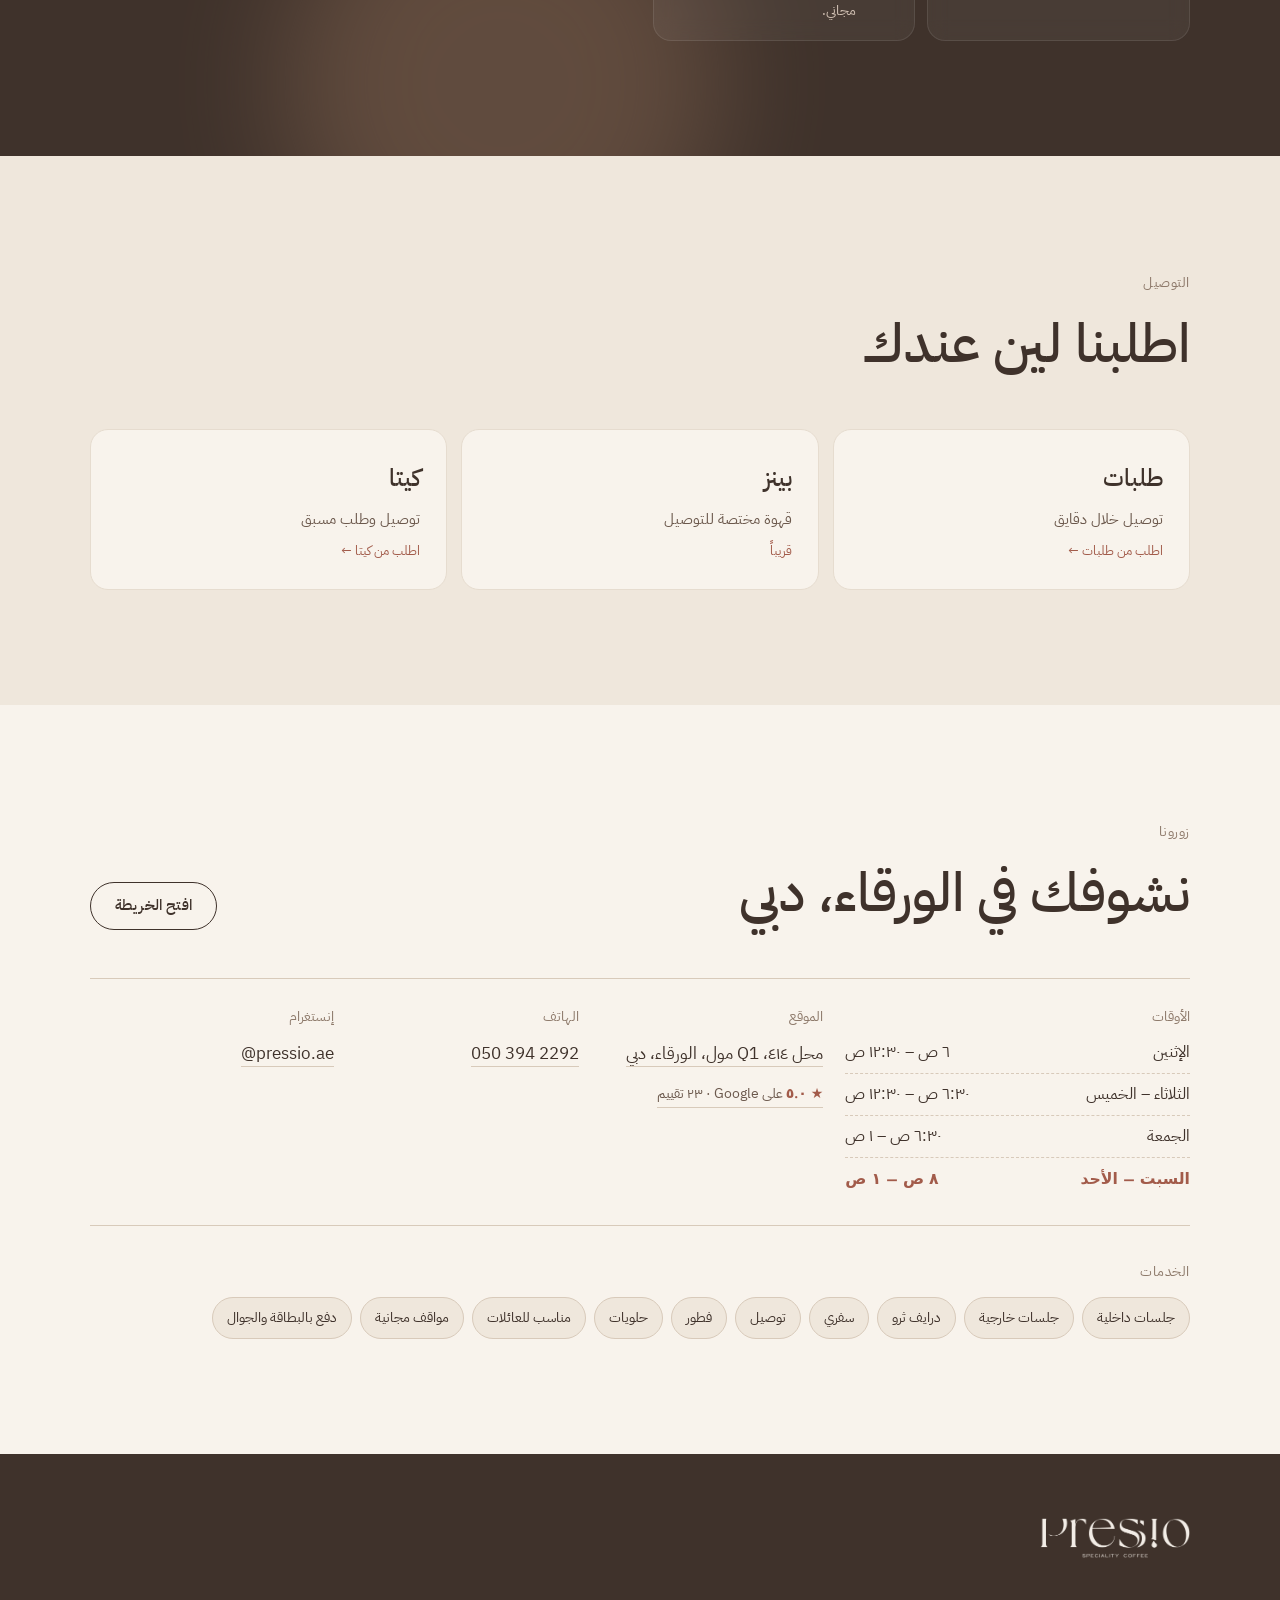
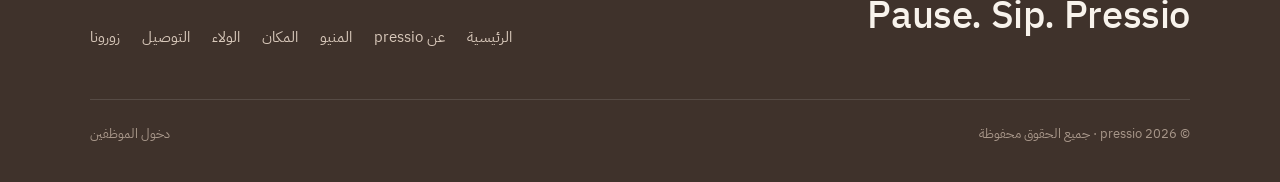
==== commit 38ef9d2a: "Add files via upload" ====
--- a/index.html
+++ b/index.html
@@ -24,7 +24,7 @@
 <link rel="preconnect" href="https://fonts.gstatic.com" crossorigin>
 <link rel="preload" as="image" href="images/hero-800.webp" imagesrcset="images/hero-800.webp 800w, images/hero.webp 1300w" imagesizes="(max-width: 860px) 100vw, 46vw" fetchpriority="high">
 <link rel="stylesheet" href="https://fonts.googleapis.com/css2?family=IBM+Plex+Sans+Arabic:wght@400;500;600&family=Jost:wght@400;500&display=swap">
-<link rel="stylesheet" href="assets/site.css?v=6">
+<link rel="stylesheet" href="assets/site.css?v=11">
 
 <script type="application/ld+json">
 {"@context":"https://schema.org","@type":"CafeOrCoffeeShop","name":"pressio","url":"https://pressio.ae/",
@@ -42,15 +42,27 @@
 <header class="top" id="top">
   <div class="wrap top__in">
     <a class="brand" href="#" aria-label="pressio"><span class="logo" aria-hidden="true"></span></a>
-    <nav class="nav" aria-label="القائمة الرئيسية" id="nav"></nav>
+    <nav class="nav" aria-label="القائمة الرئيسية" id="nav" hidden></nav>
     <div class="top__end">
       <button class="lang" id="lang" type="button" aria-label="English">EN</button>
       <a class="btn btn--sm btn--ink top__cta" href="#delivery" data-i18n="order">اطلب توصيل</a>
-      <button class="burger" id="burger" type="button" aria-expanded="false" aria-controls="drawer" aria-label="القائمة"><span></span><span></span></button>
+      <button class="burger" id="burger" hidden type="button" aria-expanded="false" aria-controls="drawer" aria-label="القائمة"><span></span><span></span></button>
     </div>
   </div>
   <div class="drawer" id="drawer" hidden></div>
 </header>
+
+<nav class="secbar" id="secbar" aria-label="التنقل في الصفحة">
+  <div class="secbar__in">
+    <i class="secbar__glide" id="sbglide" aria-hidden="true"></i>
+    <button class="secbar__ic secbar__home" id="sbhome" type="button" aria-label="أقسام الصفحة"></button>
+    <div class="secbar__tracks">
+      <div class="secbar__track" id="secchips"></div>
+      <div class="secbar__track" id="chips"></div>
+    </div>
+    <button class="secbar__ic secbar__search" id="sbsearch" type="button" aria-label="دوّر في المنيو"></button>
+  </div>
+</nav>
 
 <main id="main">
   <!-- Hero is static HTML so the first paint never waits for data -->
@@ -85,6 +97,6 @@
 </noscript>
 
 <script src="assets/config.js?v=2"></script>
-<script src="assets/site.js?v=6" defer></script>
+<script src="assets/site.js?v=11" defer></script>
 </body>
 </html>
--- a/assets/site.css
+++ b/assets/site.css
@@ -14,7 +14,7 @@
 html[lang="ar"]{ --lead:1.85; font-family:"IBM Plex Sans Arabic","Jost",system-ui,sans-serif; }
 html[lang="en"]{ --lead:1.65; }
 *,*::before,*::after{box-sizing:border-box}
-html{scroll-behavior:smooth;scroll-padding-top:calc(var(--top-h) + 64px);-webkit-text-size-adjust:100%}
+html{scroll-behavior:smooth;scroll-padding-top:calc(var(--top-h) + 80px);-webkit-text-size-adjust:100%}
 body{margin:0;background:var(--ground);color:var(--ink);font-size:16px;line-height:var(--lead,1.7);
      -webkit-font-smoothing:antialiased;text-rendering:optimizeLegibility}
 img{max-width:100%;display:block}
@@ -65,6 +65,37 @@
 .drawer .btn{margin-top:18px;font-size:16px}
 @media (max-width:980px){ .nav{display:none} .burger{display:inline-block} .top__cta{display:none} .nav + .top__end{margin-inline-start:auto} }
 
+/* ---------- floating glass bar ---------- */
+.secbar{position:sticky;top:var(--top-h);z-index:30;padding:8px var(--gut) 10px;pointer-events:none}
+.secbar__in{position:relative;max-width:calc(var(--wrap) - 2 * var(--gut));margin-inline:auto;display:flex;align-items:center;gap:4px;padding:5px;border-radius:999px;overflow:hidden;pointer-events:auto;
+  background:rgba(250,246,240,.62);backdrop-filter:blur(18px) saturate(1.6);-webkit-backdrop-filter:blur(18px) saturate(1.6);
+  border:1px solid rgba(255,255,255,.6);box-shadow:0 1px 0 rgba(255,255,255,.75) inset,0 14px 34px -18px rgba(63,50,43,.55),0 0 0 1px rgba(63,50,43,.05)}
+.secbar__glide{position:absolute;left:0;top:5px;bottom:5px;width:0;border-radius:999px;background:var(--ink);opacity:0;z-index:0;pointer-events:none;
+  box-shadow:0 6px 16px -8px rgba(63,50,43,.8);transition:transform .5s cubic-bezier(.3,1.25,.45,1),width .5s cubic-bezier(.3,1.25,.45,1),opacity .25s}
+.secbar__ic{flex:none;position:relative;z-index:1;width:40px;height:40px;padding:0;border-radius:50%;border:0;display:grid;place-items:center;cursor:pointer;
+  background:rgba(63,50,43,.08);color:var(--ink);overflow:hidden;transition:width .4s var(--ease),margin .4s var(--ease),opacity .3s,transform .4s var(--ease),background .2s}
+.secbar__ic:hover{background:rgba(63,50,43,.14)}
+.secbar__ic:active{transform:scale(.92)}
+.secbar__ic svg{width:20px;height:20px;flex:none}
+.secbar:not(.is-menu) .secbar__ic{width:0;margin-inline:-2px;opacity:0;transform:scale(.5);pointer-events:none}
+.secbar__tracks{flex:1;min-width:0;display:grid;position:relative;z-index:1}
+.secbar__track{grid-area:1/1;display:flex;gap:2px;overflow-x:auto;scrollbar-width:none;scroll-behavior:smooth;
+  -webkit-mask-image:linear-gradient(90deg,transparent,#000 12px,#000 calc(100% - 12px),transparent);mask-image:linear-gradient(90deg,transparent,#000 12px,#000 calc(100% - 12px),transparent);
+  transition:opacity .35s var(--ease),transform .45s var(--ease),visibility 0s}
+.secbar__track::-webkit-scrollbar{display:none}
+.secbar:not(.is-menu) #chips,.secbar.is-menu #secchips{opacity:0;visibility:hidden;pointer-events:none;transition:opacity .2s,transform .3s,visibility 0s .3s}
+.secbar:not(.is-menu) #chips{transform:translateY(10px)}
+.secbar.is-menu #secchips{transform:translateY(-10px)}
+.secbar .chip{flex:1 0 auto;text-align:center;border:0;background:transparent;border-radius:999px;padding:9px 16px;font-size:14.5px;line-height:22px;color:var(--ink-2);text-decoration:none;white-space:nowrap;transition:color .3s,background .2s}
+.secbar .chip:hover{color:var(--ink);background:rgba(63,50,43,.06)}
+.secbar .chip.is-on{color:var(--paper);background:transparent}
+.secbar .chip[hidden]{display:none}
+@media (max-width:640px){.secbar{padding:6px 12px 8px}.secbar .chip{padding:9px 13px;font-size:14px}.secbar__ic{width:38px;height:38px}}
+body.is-maint .secbar{display:none}
+.nav[hidden] + .top__end{margin-inline-start:auto}
+@media (max-width:980px){.top__cta{display:inline-flex}}
+@media (max-width:400px){.top__cta{padding:0 14px;font-size:13px}.lang{min-width:42px}}
+
 /* ---------- hero ---------- */
 .hero{padding:clamp(18px,4vw,48px) 0 clamp(40px,7vw,96px)}
 .hero__grid{display:grid;grid-template-columns:1.05fr .95fr;gap:clamp(24px,5vw,72px);align-items:center}
@@ -121,18 +152,11 @@
 .price small{font-size:.78em;color:var(--muted);margin-inline-start:3px}
 
 /* ---------- menu ---------- */
-.menu-bar{position:sticky;top:var(--top-h);z-index:20;background:var(--ground);padding:12px 0;margin-bottom:8px;border-bottom:1px solid var(--line-soft)}
-.menu-bar__in{display:flex;gap:12px;align-items:center}
-.chips{display:flex;gap:8px;overflow-x:auto;scrollbar-width:none;flex:1;scroll-behavior:smooth}
-.chips::-webkit-scrollbar{display:none}
-.chip{flex:none;border:1px solid var(--line);background:transparent;border-radius:999px;padding:8px 16px;font-size:14px;cursor:pointer;white-space:nowrap;transition:background .2s,color .2s,border-color .2s}
-.chip:hover{border-color:var(--ink)}
-.chip.is-on{background:var(--ink);color:var(--paper);border-color:var(--ink)}
-.search{flex:none;position:relative;width:min(260px,40vw)}
-.search input{width:100%;height:40px;border-radius:999px;border:1px solid var(--line);background:var(--paper);padding-inline:40px 16px;font:inherit;font-size:14px;color:var(--ink)}
-.search input:focus{outline:none;border-color:var(--ink)}
-.search svg{position:absolute;inset-inline-start:14px;top:50%;translate:0 -50%;width:16px;height:16px;color:var(--muted)}
-@media (max-width:640px){.menu-bar__in{flex-direction:column;align-items:stretch}.search{width:100%}}
+.menu-bar{margin-top:26px}
+.search{display:block;position:relative;width:min(440px,100%)}
+.search input{width:100%;height:46px;border-radius:999px;border:1px solid var(--line);background:rgba(250,246,240,.7);padding-inline:44px 18px;font:inherit;font-size:15px;color:var(--ink);transition:border-color .2s,box-shadow .2s}
+.search input:focus{outline:none;border-color:var(--ink);box-shadow:0 0 0 4px rgba(63,50,43,.08)}
+.search svg{position:absolute;inset-inline-start:16px;top:50%;translate:0 -50%;width:17px;height:17px;color:var(--muted)}
 
 .mcat{padding:36px 0 8px}
 .mcat__head{display:flex;align-items:baseline;justify-content:space-between;gap:16px;padding-bottom:14px;border-bottom:1px solid var(--ink)}
@@ -170,21 +194,56 @@
 @media (max-width:640px){.gal{grid-template-columns:1fr 1fr}}
 
 /* ---------- loyalty ---------- */
-.loy{display:grid;grid-template-columns:1fr 1fr;gap:clamp(32px,6vw,90px);align-items:center}
-.card{background:linear-gradient(160deg,#F8F3EC,#E9DDCF);color:var(--ink);border-radius:26px;padding:28px;box-shadow:0 30px 60px -30px rgba(0,0,0,.5);max-width:420px;aspect-ratio:1.58;display:flex;flex-direction:column;justify-content:space-between}
-.card .logo{width:110px}
-.stamps{display:grid;grid-template-columns:repeat(5,1fr);gap:10px}
-.stamps img{width:100%;aspect-ratio:210/220;object-fit:contain;mix-blend-mode:multiply}
-.card small{font-size:12px;color:var(--ink-2)}
-.steps{display:grid;grid-template-columns:1fr 1fr;gap:26px 30px;margin:36px 0}
-.step b{display:block;font-weight:500;font-size:1.05rem;margin-bottom:4px}
-.step span{color:#D2C2B4;font-size:14.5px}
-.step i{font-style:normal;font-size:12px;color:var(--clay-2);letter-spacing:.1em;display:block;margin-bottom:8px}
-.loy__cta{display:flex;align-items:center;gap:20px;flex-wrap:wrap}
-.loy .btn--ink{background:var(--paper);color:var(--ink)}
-.loy .btn--ink:hover{background:#fff}
-.qr{width:92px;height:92px;background:#fff;border-radius:14px;padding:8px}
-@media (max-width:860px){.loy{grid-template-columns:1fr}.card{margin-inline:auto;width:100%}.qr{display:none}}
+.loy-sec{position:relative;overflow:hidden;isolation:isolate}
+.loy__lights{position:absolute;inset:0;z-index:-1;pointer-events:none}
+.loy__lights i{position:absolute;border-radius:50%;filter:blur(60px);opacity:.55;animation:drift 16s ease-in-out infinite alternate}
+.loy__lights i:nth-child(1){width:46vw;max-width:560px;aspect-ratio:1;background:#A25B4A;top:-12%;inset-inline-end:-6%}
+.loy__lights i:nth-child(2){width:36vw;max-width:440px;aspect-ratio:1;background:#8A6A55;bottom:-18%;inset-inline-end:22%;animation-duration:20s;opacity:.45}
+.loy__lights i:nth-child(3){width:30vw;max-width:360px;aspect-ratio:1;background:#5E4A3F;top:20%;inset-inline-start:-10%;animation-duration:24s;opacity:.5}
+@keyframes drift{to{transform:translate3d(4%,6%,0) scale(1.08)}}
+.loy{display:grid;grid-template-columns:1.05fr .95fr;gap:clamp(36px,6vw,90px);align-items:center}
+.loy .lede{margin-top:18px}
+.steps{display:grid;grid-template-columns:1fr 1fr;gap:12px;margin-top:32px}
+.step{display:flex;gap:12px;align-items:flex-start;padding:14px 16px;border-radius:18px;background:rgba(255,255,255,.05);border:1px solid rgba(255,255,255,.09);
+  backdrop-filter:blur(10px);-webkit-backdrop-filter:blur(10px);transition:background .25s,transform .25s var(--ease)}
+.step:hover{background:rgba(255,255,255,.08);transform:translateY(-2px)}
+.step i{flex:none;width:30px;height:30px;border-radius:50%;display:grid;place-items:center;font-style:normal;font-size:13px;font-weight:600;color:var(--ink);background:linear-gradient(145deg,#F3E6D8,#D9C1AE)}
+.step b{display:block;font-weight:500;font-size:1.02rem;margin-bottom:2px}
+.step span{color:#D2C2B4;font-size:14px;line-height:1.55}
+.loy__side{display:flex;flex-direction:column;align-items:center;gap:14px}
+.lcard{--mx:30%;--my:20%;position:relative;width:100%;max-width:440px;aspect-ratio:1.586;border-radius:26px;padding:clamp(18px,3.6vw,28px);color:var(--paper);
+  display:flex;flex-direction:column;justify-content:space-between;cursor:pointer;user-select:none;-webkit-user-select:none;-webkit-tap-highlight-color:transparent;overflow:hidden;
+  background:linear-gradient(150deg,rgba(255,255,255,.3),rgba(255,255,255,.1) 55%,rgba(255,255,255,.16));
+  backdrop-filter:blur(26px) saturate(1.5);-webkit-backdrop-filter:blur(26px) saturate(1.5);
+  border:1px solid rgba(255,255,255,.3);box-shadow:0 1px 0 rgba(255,255,255,.45) inset,0 40px 70px -34px rgba(0,0,0,.75);
+  transition:transform .5s var(--ease),box-shadow .4s}
+.lcard:active{transform:scale(.985)}
+.lcard:focus-visible{outline:2px solid #E8C3B0;outline-offset:4px}
+.lcard__shine{position:absolute;inset:0;pointer-events:none;background:radial-gradient(circle at var(--mx) var(--my),rgba(255,255,255,.25),transparent 45%)}
+.lcard .logo{width:clamp(96px,28%,120px);color:var(--paper);position:relative}
+.lcard__stamps{display:grid;grid-template-columns:repeat(5,1fr);gap:clamp(6px,1.8vw,12px);position:relative;align-items:end}
+.lst{position:relative;display:block;aspect-ratio:167/179}
+.lst img{position:absolute;inset:0;width:100%;height:100%;object-fit:contain}
+.lst__e{opacity:.55;filter:brightness(1.25) drop-shadow(0 0 1px rgba(255,255,255,.35))}
+.lst__f{opacity:0;filter:drop-shadow(0 8px 10px rgba(0,0,0,.35));transform:scale(1.5) rotate(-12deg);transition:opacity .25s,transform .45s cubic-bezier(.3,1.6,.5,1)}
+.lst.is-full .lst__f{opacity:1;transform:none}
+.lst.is-full .lst__e{opacity:0;transition:opacity .2s .1s}
+.lcard__cap{font-size:12.5px;line-height:1.5;color:rgba(248,243,236,.85);position:relative;transition:color .3s}
+.lcard.is-won{box-shadow:0 1px 0 rgba(255,255,255,.45) inset,0 0 0 1px rgba(217,151,126,.55),0 0 46px -6px rgba(217,151,126,.55),0 40px 70px -34px rgba(0,0,0,.75)}
+.lcard.is-won .lcard__cap{color:#F3CDBA;font-weight:600}
+.lcard.is-won .lst.is-full{animation:hop .6s cubic-bezier(.3,1.6,.5,1) both}
+.lcard.is-won .lst:nth-child(2){animation-delay:.06s}.lcard.is-won .lst:nth-child(3){animation-delay:.12s}.lcard.is-won .lst:nth-child(4){animation-delay:.18s}.lcard.is-won .lst:nth-child(5){animation-delay:.24s}
+@keyframes hop{40%{transform:translateY(-8px)}}
+.lcard__try{display:flex;align-items:center;gap:8px;font-size:13px;color:#CDBDAF}
+.lcard__try .dot{width:7px;height:7px;border-radius:50%;background:#D9977E;box-shadow:0 0 0 0 rgba(217,151,126,.6);animation:ping 1.8s infinite}
+@keyframes ping{70%{box-shadow:0 0 0 9px rgba(217,151,126,0)}100%{box-shadow:0 0 0 0 rgba(217,151,126,0)}}
+.loy__cta{display:flex;align-items:center;justify-content:center;gap:14px;flex-wrap:wrap;margin-top:4px}
+.btn--light{background:var(--paper);color:var(--ink)}
+.btn--light:hover{background:#fff}
+.loy__qr{display:grid;place-items:center;background:#fff;border-radius:14px;padding:6px}
+.qr{width:64px;height:64px;display:block}
+@media (max-width:860px){.loy{grid-template-columns:1fr}.loy__qr{display:none}.loy__lights i:nth-child(1){width:80vw}}
+@media (max-width:520px){.steps{grid-template-columns:1fr}.loy__cta .btn{width:100%}}
 
 /* ---------- delivery ---------- */
 .dlv{display:grid;grid-template-columns:repeat(3,1fr);gap:14px}
@@ -255,7 +314,8 @@
 .about__text{font-size:clamp(1.25rem,2.1vw,1.75rem);line-height:1.6;font-weight:400;color:var(--ink);text-wrap:pretty}
 html[lang="en"] .about__text{letter-spacing:-.01em}
 
-.brand,.maint .logo,.foot .logo{touch-action:manipulation;-webkit-tap-highlight-color:transparent;cursor:pointer;user-select:none}
+.brand,.maint .logo,.foot .logo{touch-action:manipulation;-webkit-tap-highlight-color:transparent;cursor:pointer;user-select:none;-webkit-user-select:none;-webkit-touch-callout:none}
+.brand{display:flex;align-items:center;min-height:48px;padding-inline:6px;margin-inline:-6px}
 
 /* ---------- photo viewer ---------- */
 [data-lb]{cursor:zoom-in}
@@ -264,12 +324,13 @@
 .lb{position:fixed;inset:0;z-index:200;background:rgba(24,17,14,.97);-webkit-backdrop-filter:blur(8px);backdrop-filter:blur(8px);display:flex;flex-direction:column;animation:lbIn .18s ease-out;color:#F3EAE0}
 @keyframes lbIn{from{opacity:0}to{opacity:1}}
 .lb__top{display:flex;align-items:center;gap:8px;padding:10px 10px 0;padding-top:max(10px,env(safe-area-inset-top))}
-.lb__thumbs{flex:1;min-width:0;display:flex;gap:8px;overflow-x:auto;overscroll-behavior-x:contain;scroll-snap-type:x proximity;scrollbar-width:none;padding:12px 40% 10px;-webkit-overflow-scrolling:touch}
+.lb__thumbs{flex:1;min-width:0;display:flex;gap:6px;overflow-x:auto;overscroll-behavior-x:contain;scroll-snap-type:x mandatory;scrollbar-width:none;padding:14px calc(50% - 29px) 12px;-webkit-overflow-scrolling:touch;cursor:grab;-webkit-mask-image:linear-gradient(90deg,transparent,#000 18%,#000 82%,transparent);mask-image:linear-gradient(90deg,transparent,#000 18%,#000 82%,transparent)}
+.lb__thumbs.is-drag{cursor:grabbing;scroll-snap-type:none}
 .lb__thumbs::-webkit-scrollbar,.lb__groups::-webkit-scrollbar{display:none}
-.lb__th{flex:none;width:58px;height:58px;padding:0;border:2px solid transparent;border-radius:12px;overflow:hidden;background:#2e2420;cursor:pointer;scroll-snap-align:center;opacity:.55;transition:transform .25s cubic-bezier(.2,.8,.2,1),opacity .25s,border-color .25s}
+.lb__th{flex:none;width:58px;height:58px;padding:0;border:2px solid transparent;border-radius:12px;overflow:hidden;background:#2e2420;cursor:pointer;scroll-snap-align:center;scroll-snap-stop:normal;transition:border-color .25s,box-shadow .25s;will-change:transform}
+.lb__th img{pointer-events:none}
 .lb__th img{width:100%;height:100%;object-fit:cover;display:block}
-.lb__th:hover{opacity:.85}
-.lb__th.is-on{opacity:1;border-color:#F3EAE0;transform:translateY(-6px) scale(1.14);box-shadow:0 8px 18px rgba(0,0,0,.45)}
+.lb__th.is-on{border-color:#F3EAE0;box-shadow:0 8px 18px rgba(0,0,0,.45)}
 .lb__stage{position:relative;flex:1;min-height:0;display:flex;align-items:center;justify-content:center;padding:8px 12px;overflow:hidden;touch-action:pan-y pinch-zoom}
 .lb__img{width:100%;height:100%;object-fit:contain;user-select:none;-webkit-user-drag:none;cursor:zoom-in;will-change:transform}
 .lb.is-zoom .lb__stage{overflow:auto;display:block;touch-action:auto;padding:0}
@@ -290,4 +351,4 @@
 .lb__g{flex:none;scroll-snap-align:center;border:1px solid rgba(243,234,224,.28);background:transparent;color:#F3EAE0;border-radius:999px;padding:8px 16px;font:inherit;font-size:14px;cursor:pointer;white-space:nowrap;transition:background .2s,color .2s}
 .lb__g.is-on{background:#F3EAE0;color:#241814;border-color:#F3EAE0}
 [hidden].lb__thumbs,[hidden].lb__groups{display:none}
-@media (max-width:640px){.lb__prev,.lb__next{display:none}.lb__stage{padding:6px 0}.lb__th{width:52px;height:52px}}
+@media (max-width:640px){.lb__prev,.lb__next{display:none}.lb__stage{padding:6px 0}.lb__th{width:52px;height:52px}.lb__thumbs{padding-inline:calc(50% - 26px)}}
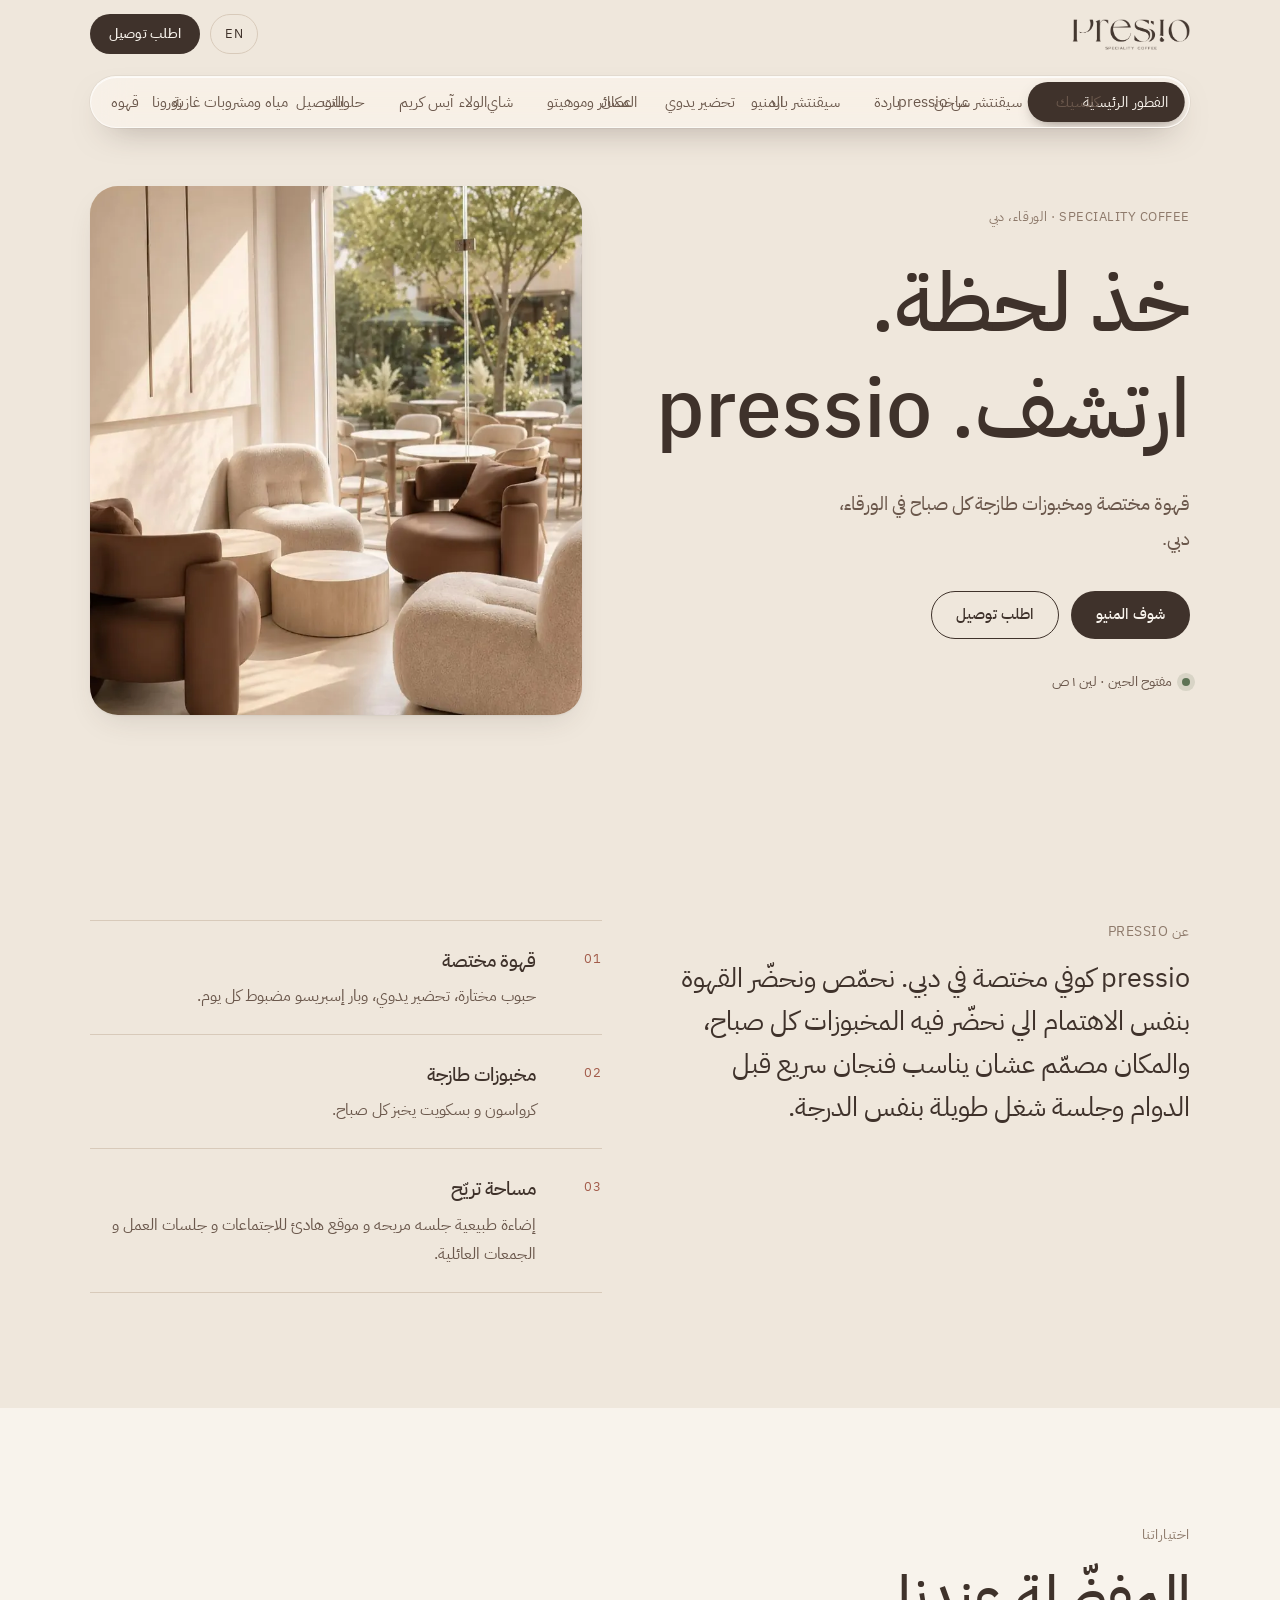
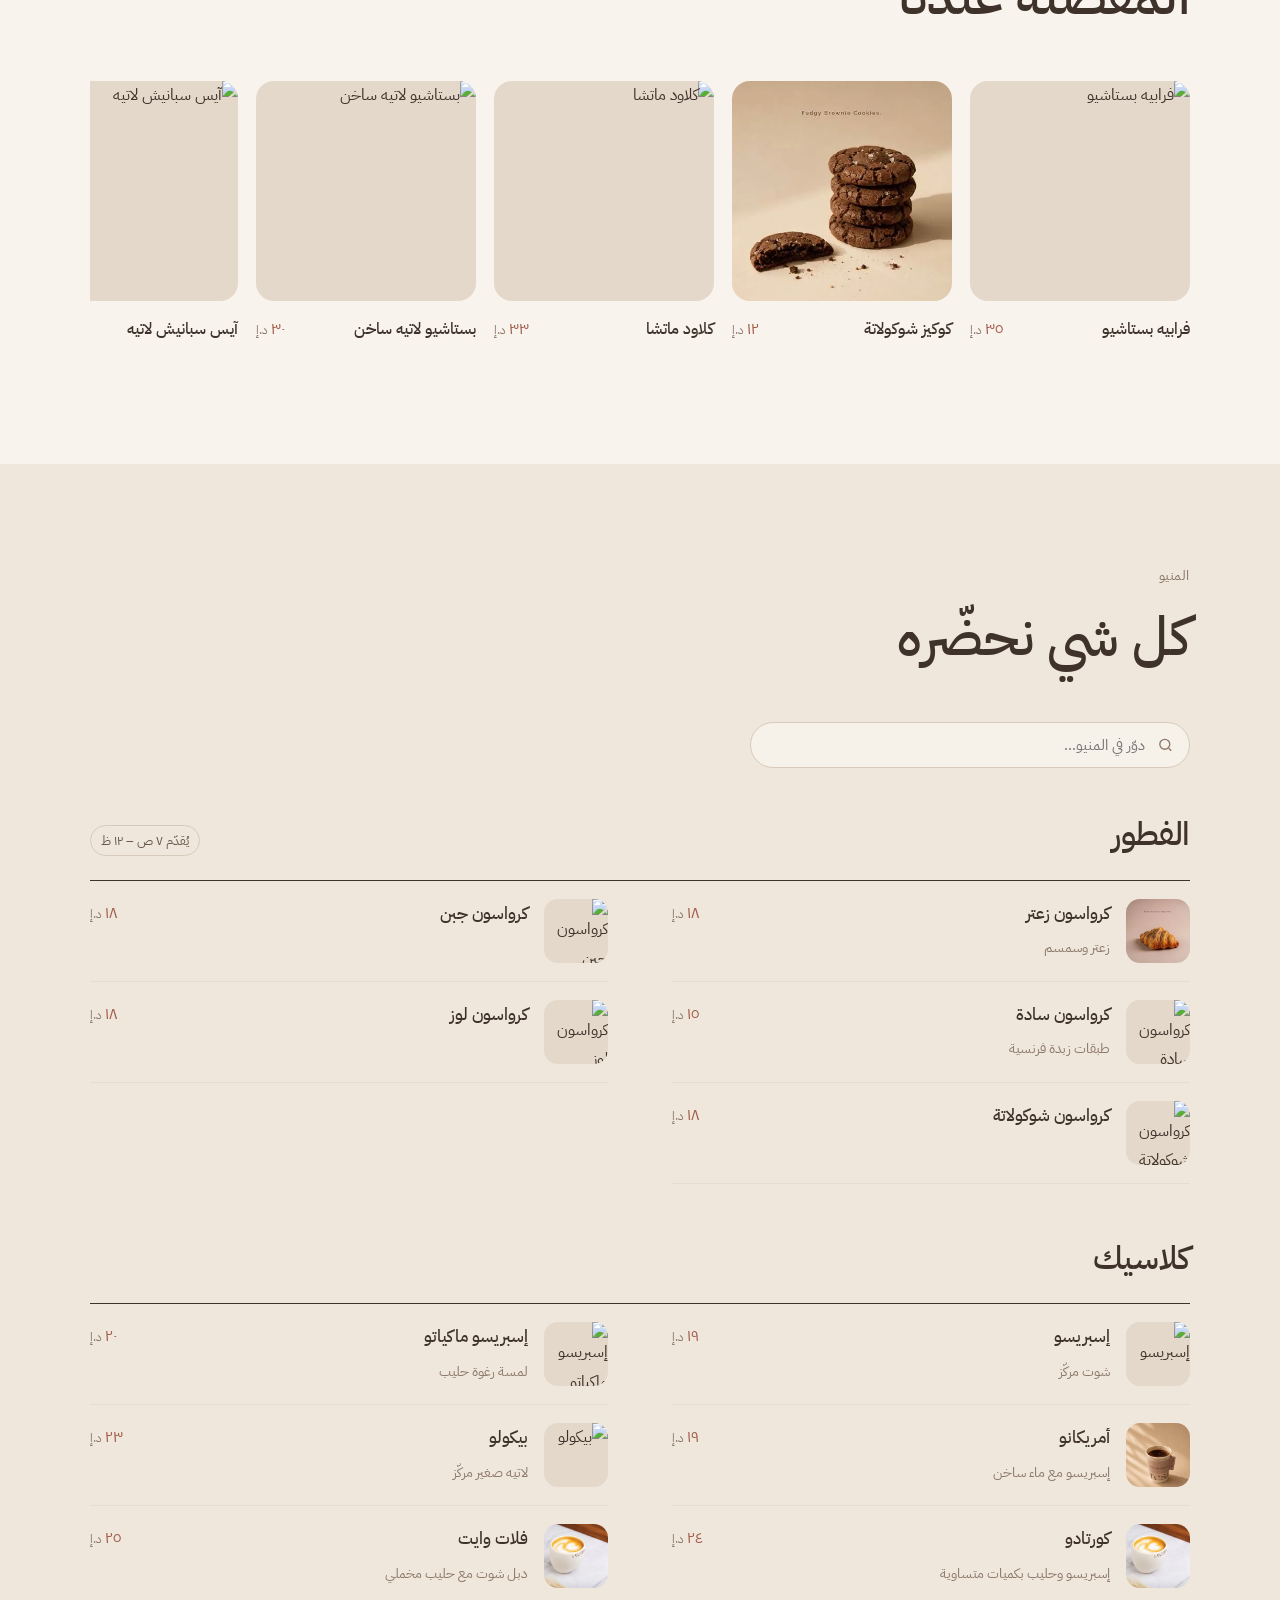
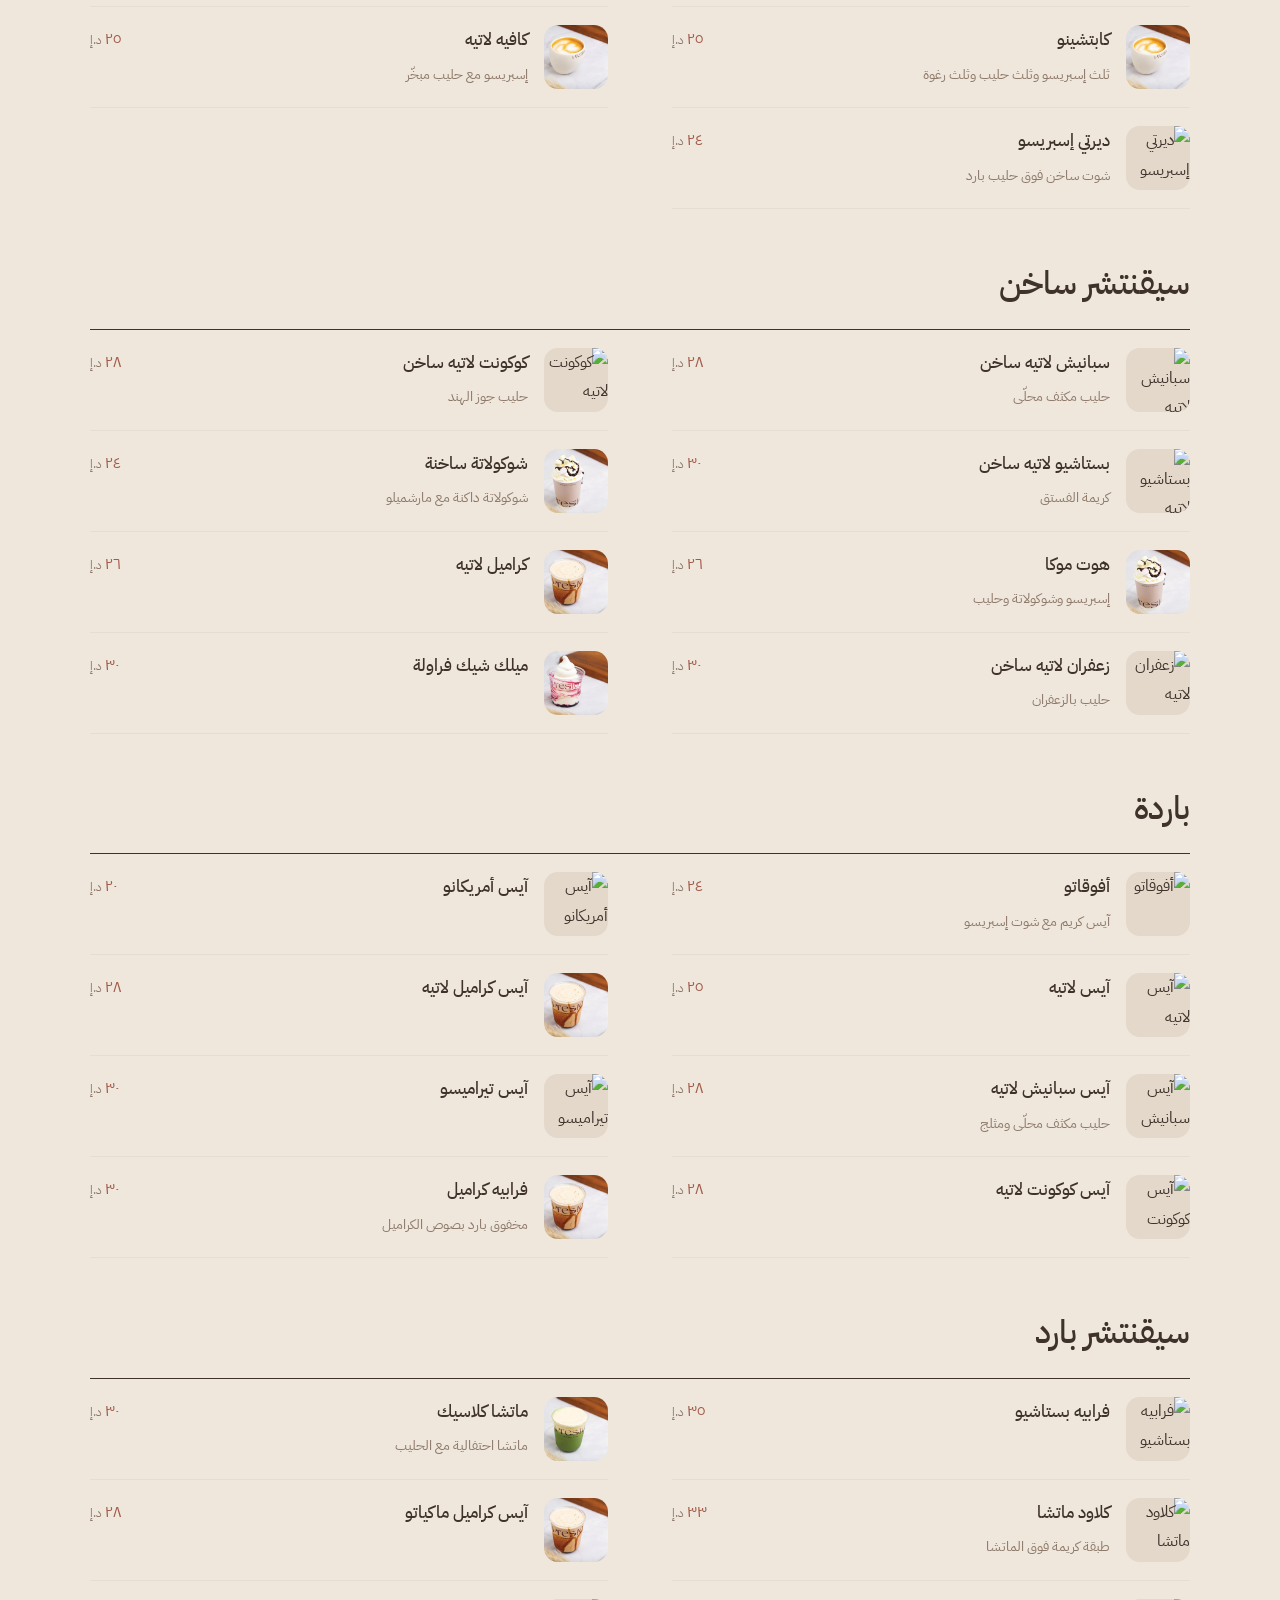
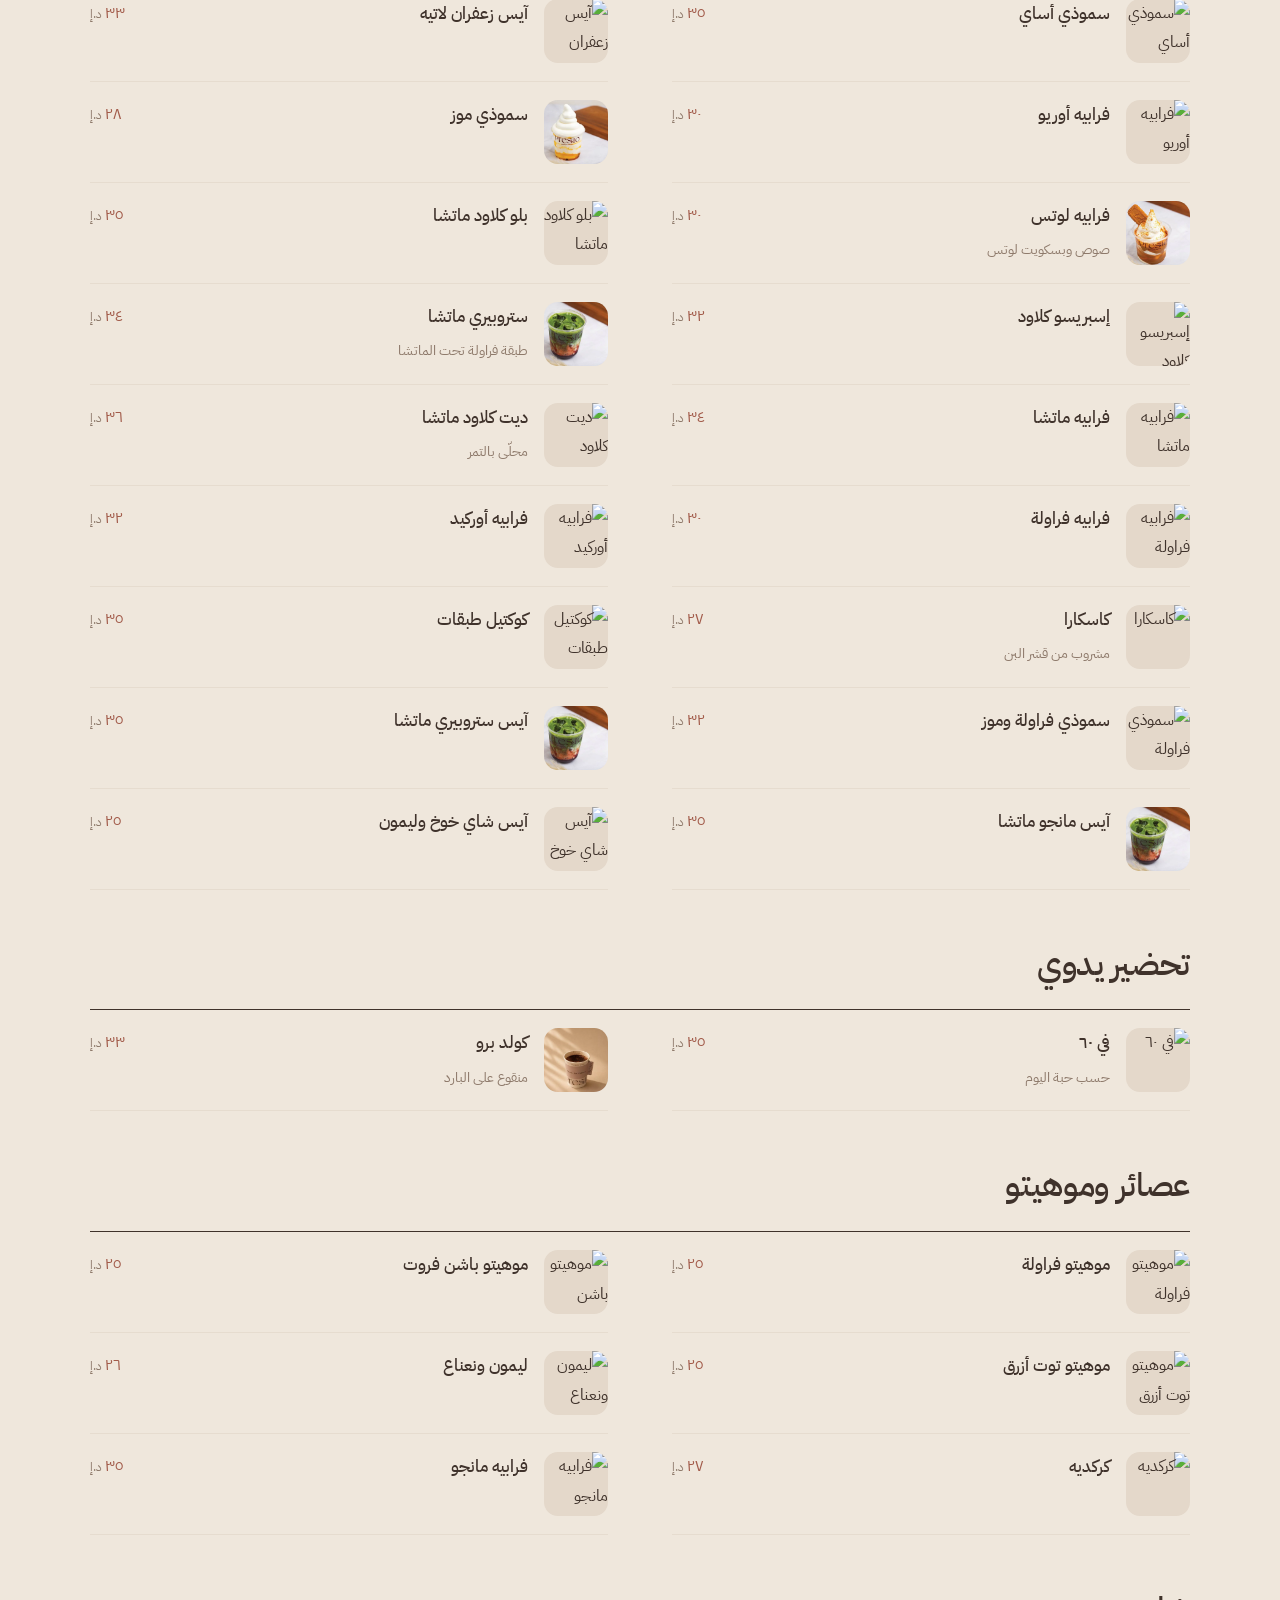
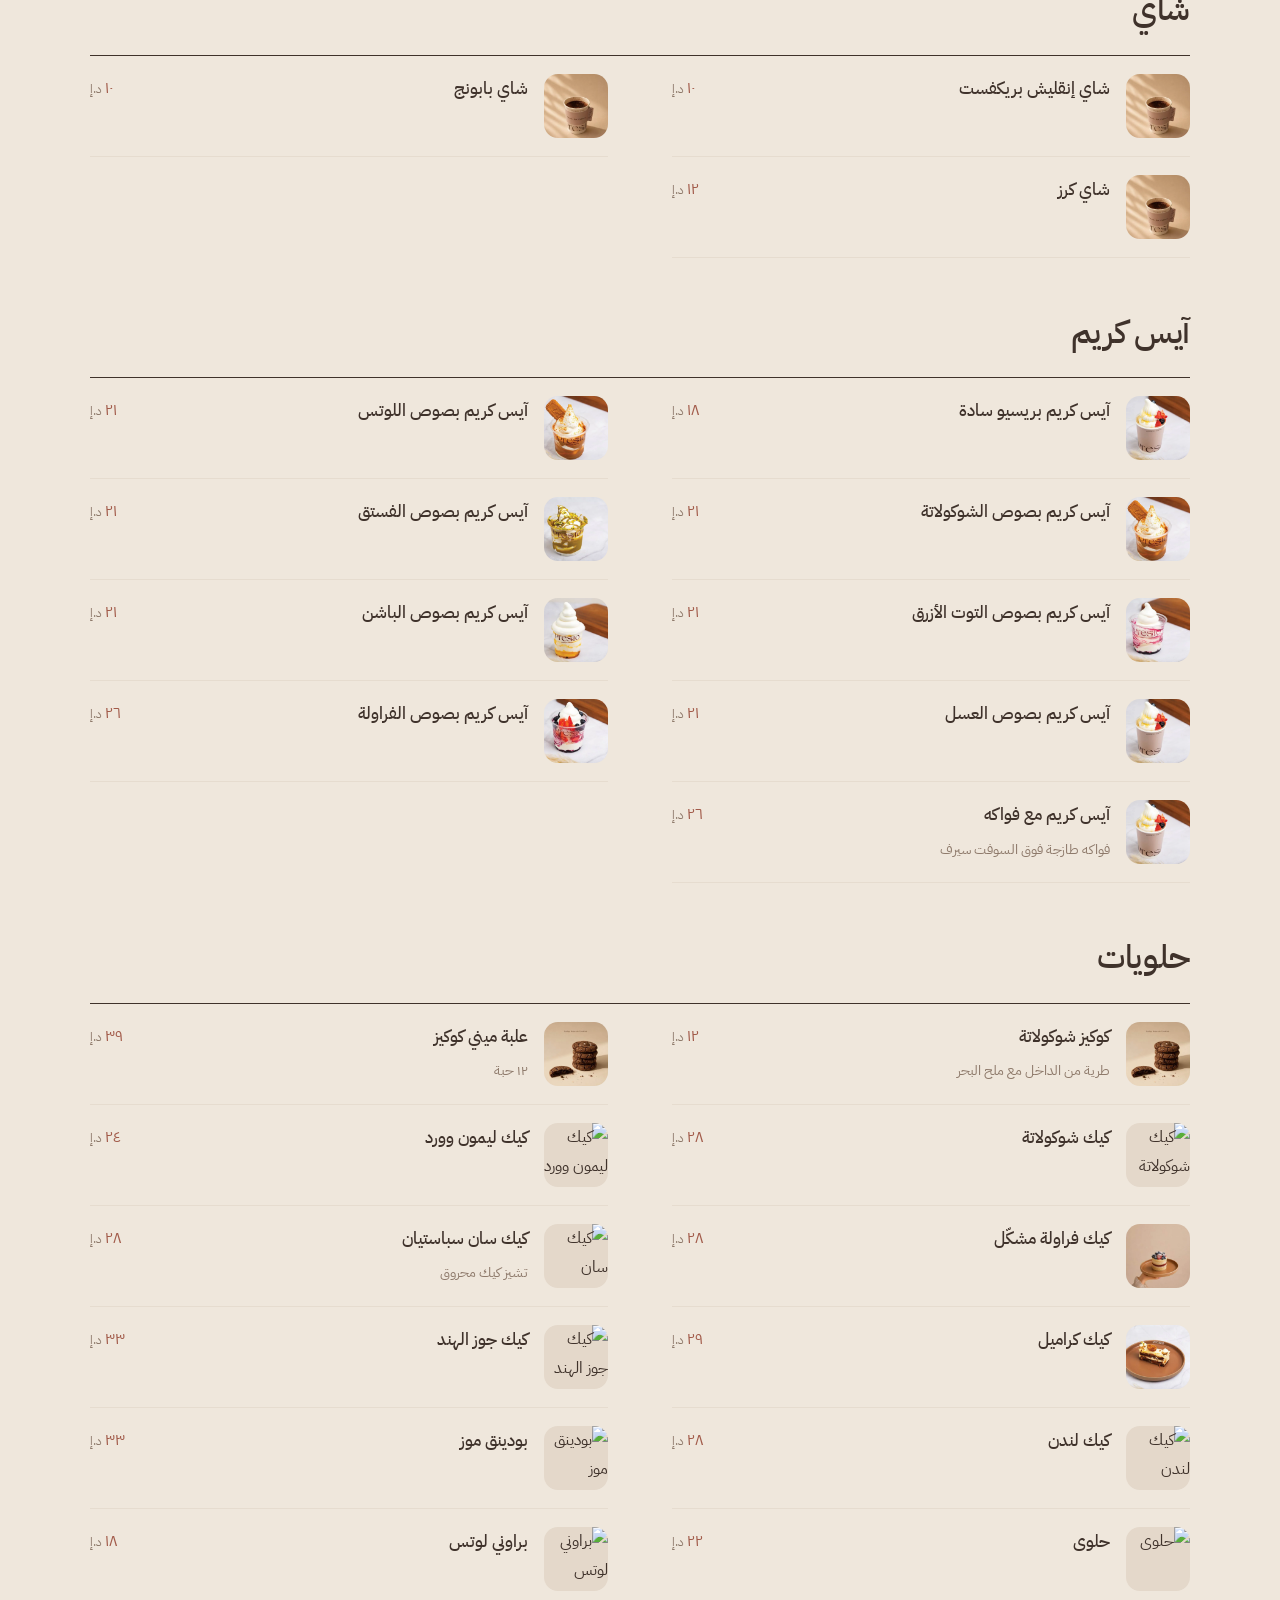
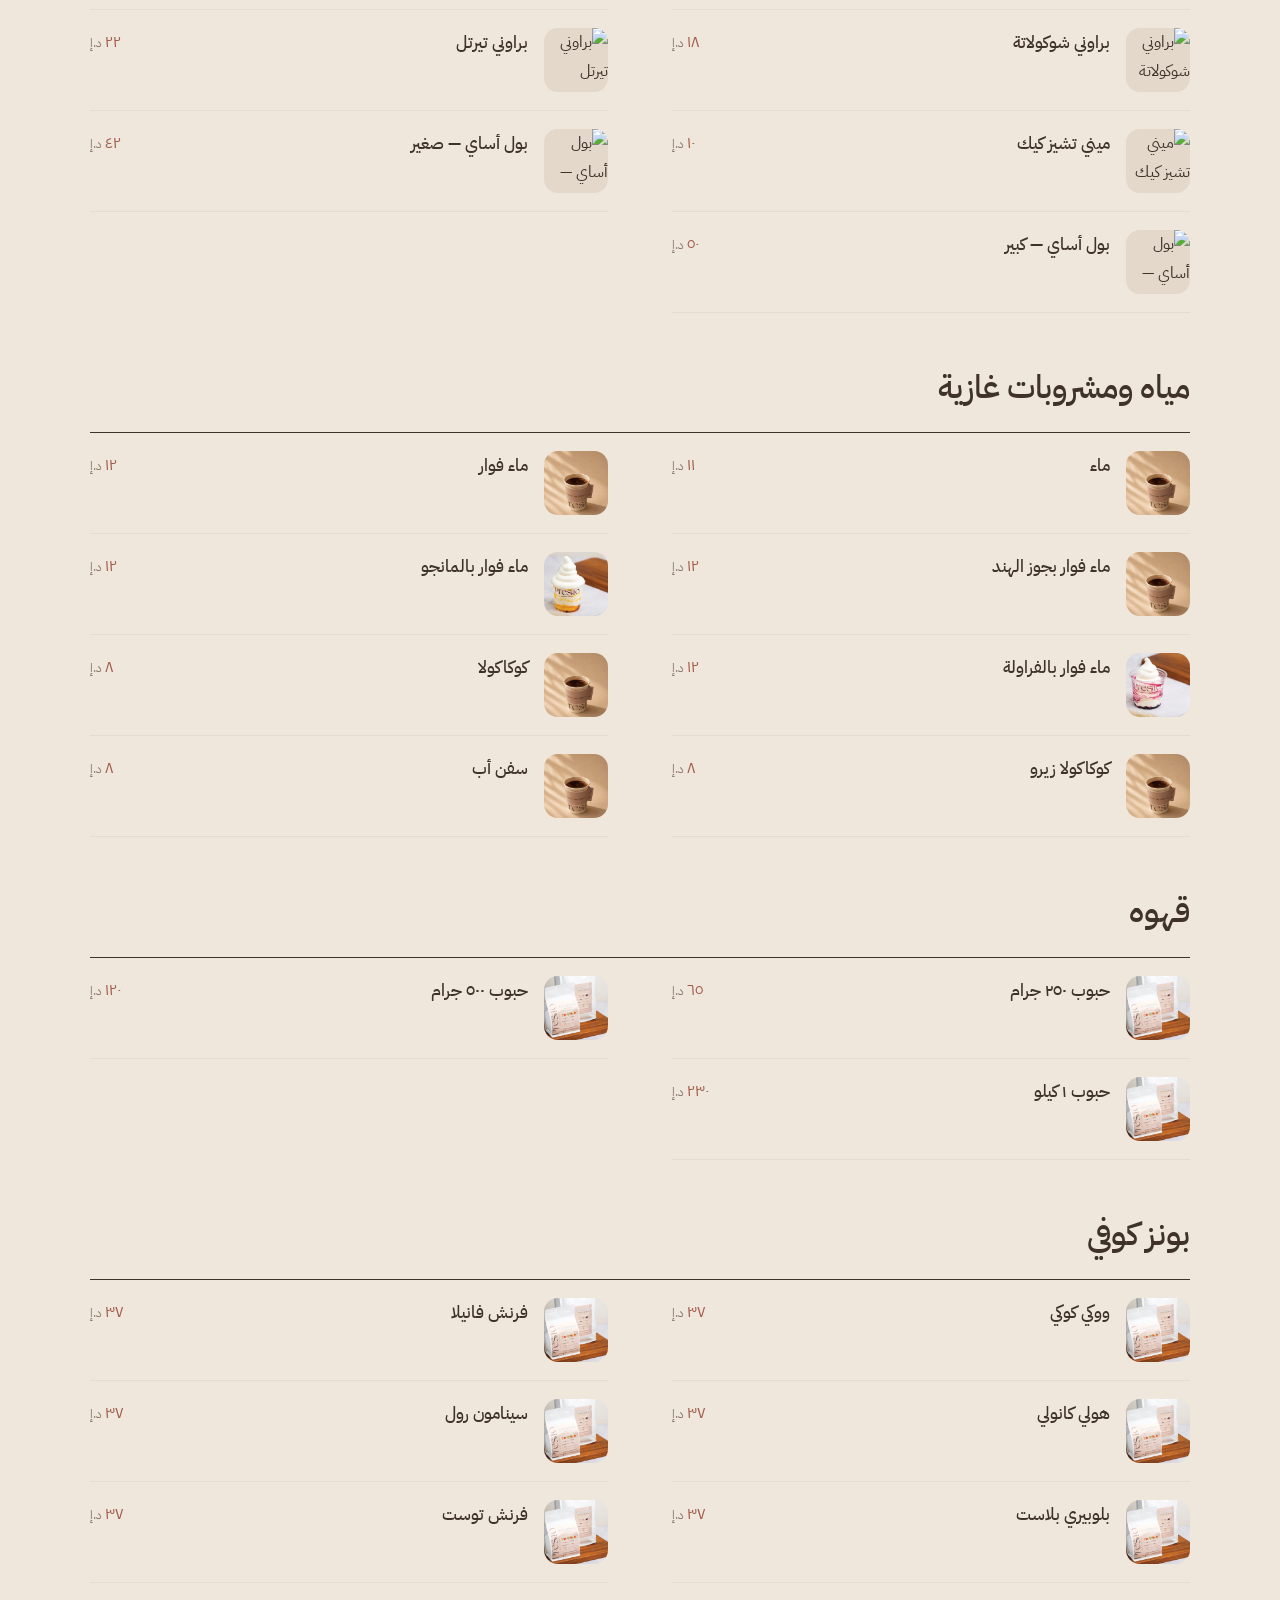
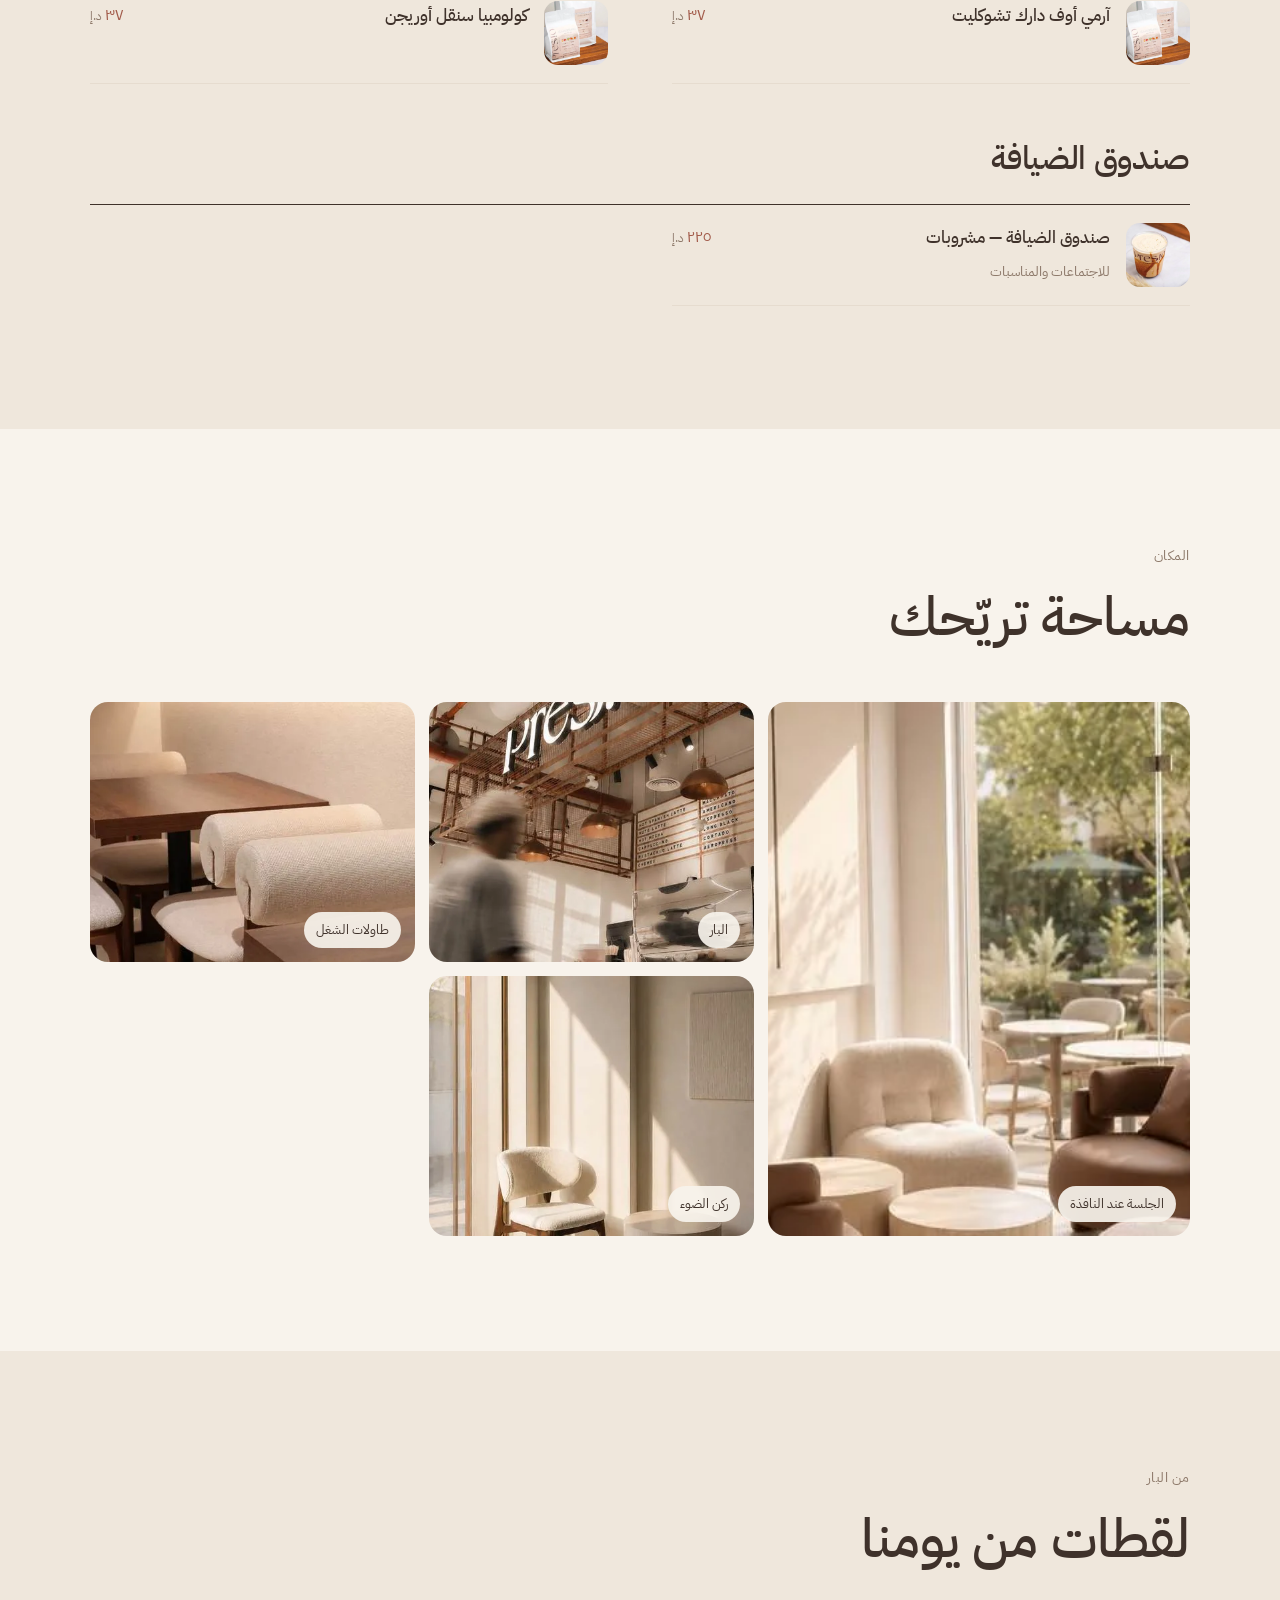
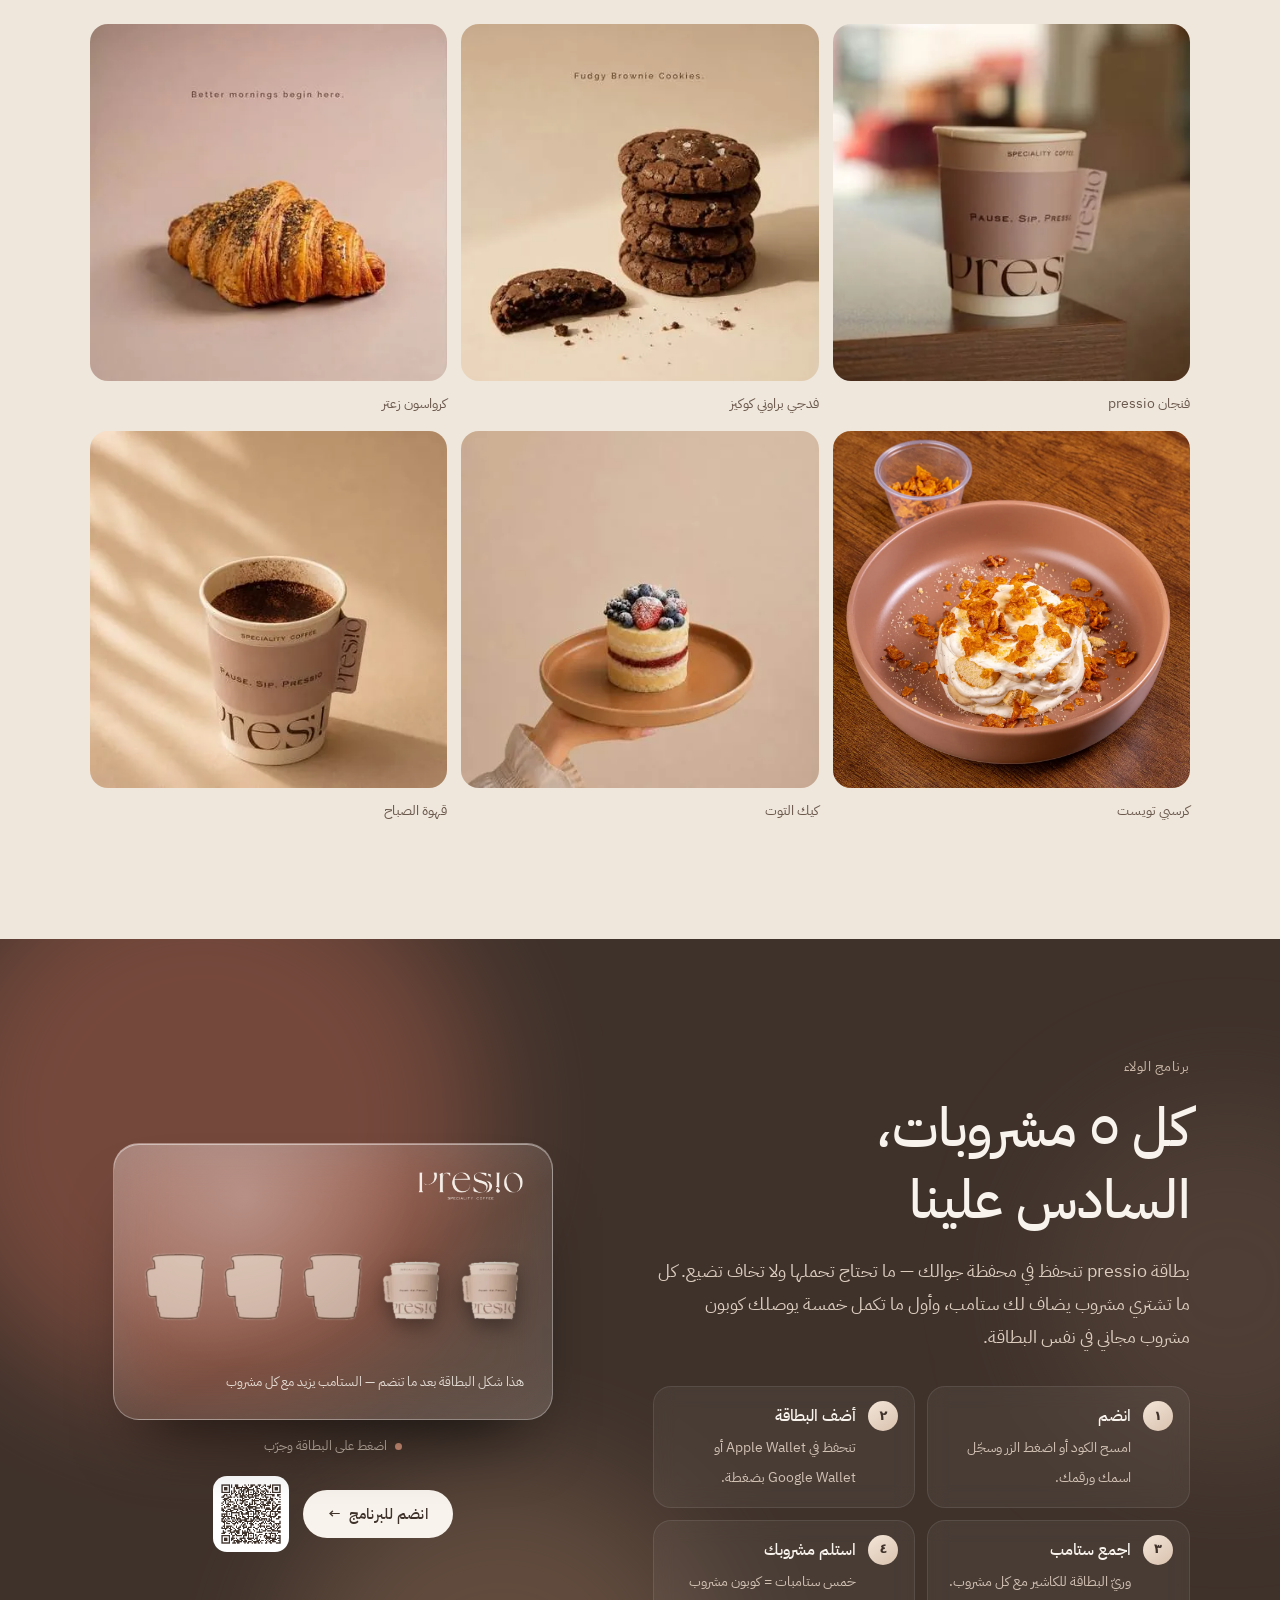
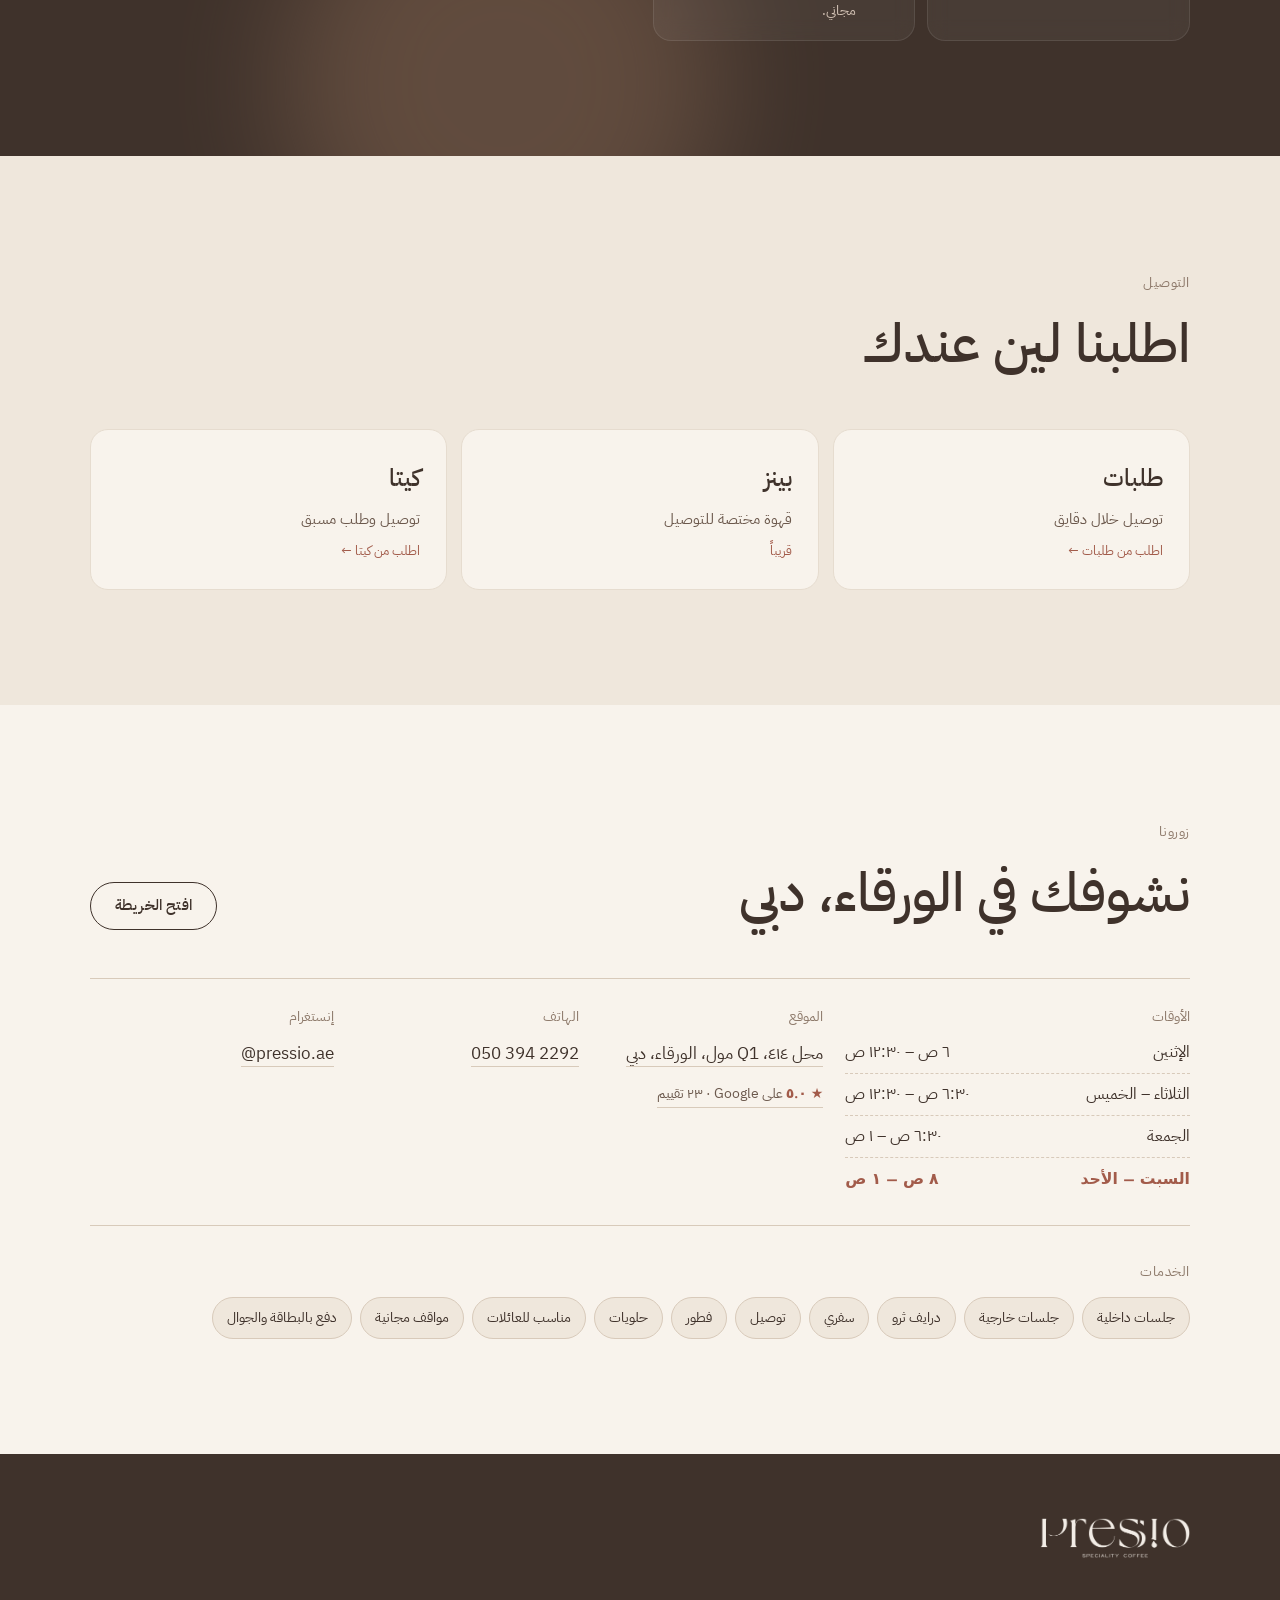
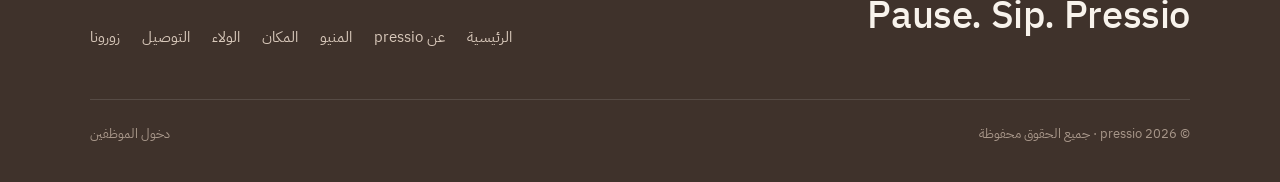
==== commit 2d8a0831: "Add files via upload" ====
--- a/index.html
+++ b/index.html
@@ -24,7 +24,7 @@
 <link rel="preconnect" href="https://fonts.gstatic.com" crossorigin>
 <link rel="preload" as="image" href="images/hero-800.webp" imagesrcset="images/hero-800.webp 800w, images/hero.webp 1300w" imagesizes="(max-width: 860px) 100vw, 46vw" fetchpriority="high">
 <link rel="stylesheet" href="https://fonts.googleapis.com/css2?family=IBM+Plex+Sans+Arabic:wght@400;500;600&family=Jost:wght@400;500&display=swap">
-<link rel="stylesheet" href="assets/site.css?v=11">
+<link rel="stylesheet" href="assets/site.css?v=12">
 
 <script type="application/ld+json">
 {"@context":"https://schema.org","@type":"CafeOrCoffeeShop","name":"pressio","url":"https://pressio.ae/",
@@ -97,6 +97,6 @@
 </noscript>
 
 <script src="assets/config.js?v=2"></script>
-<script src="assets/site.js?v=11" defer></script>
+<script src="assets/site.js?v=12" defer></script>
 </body>
 </html>
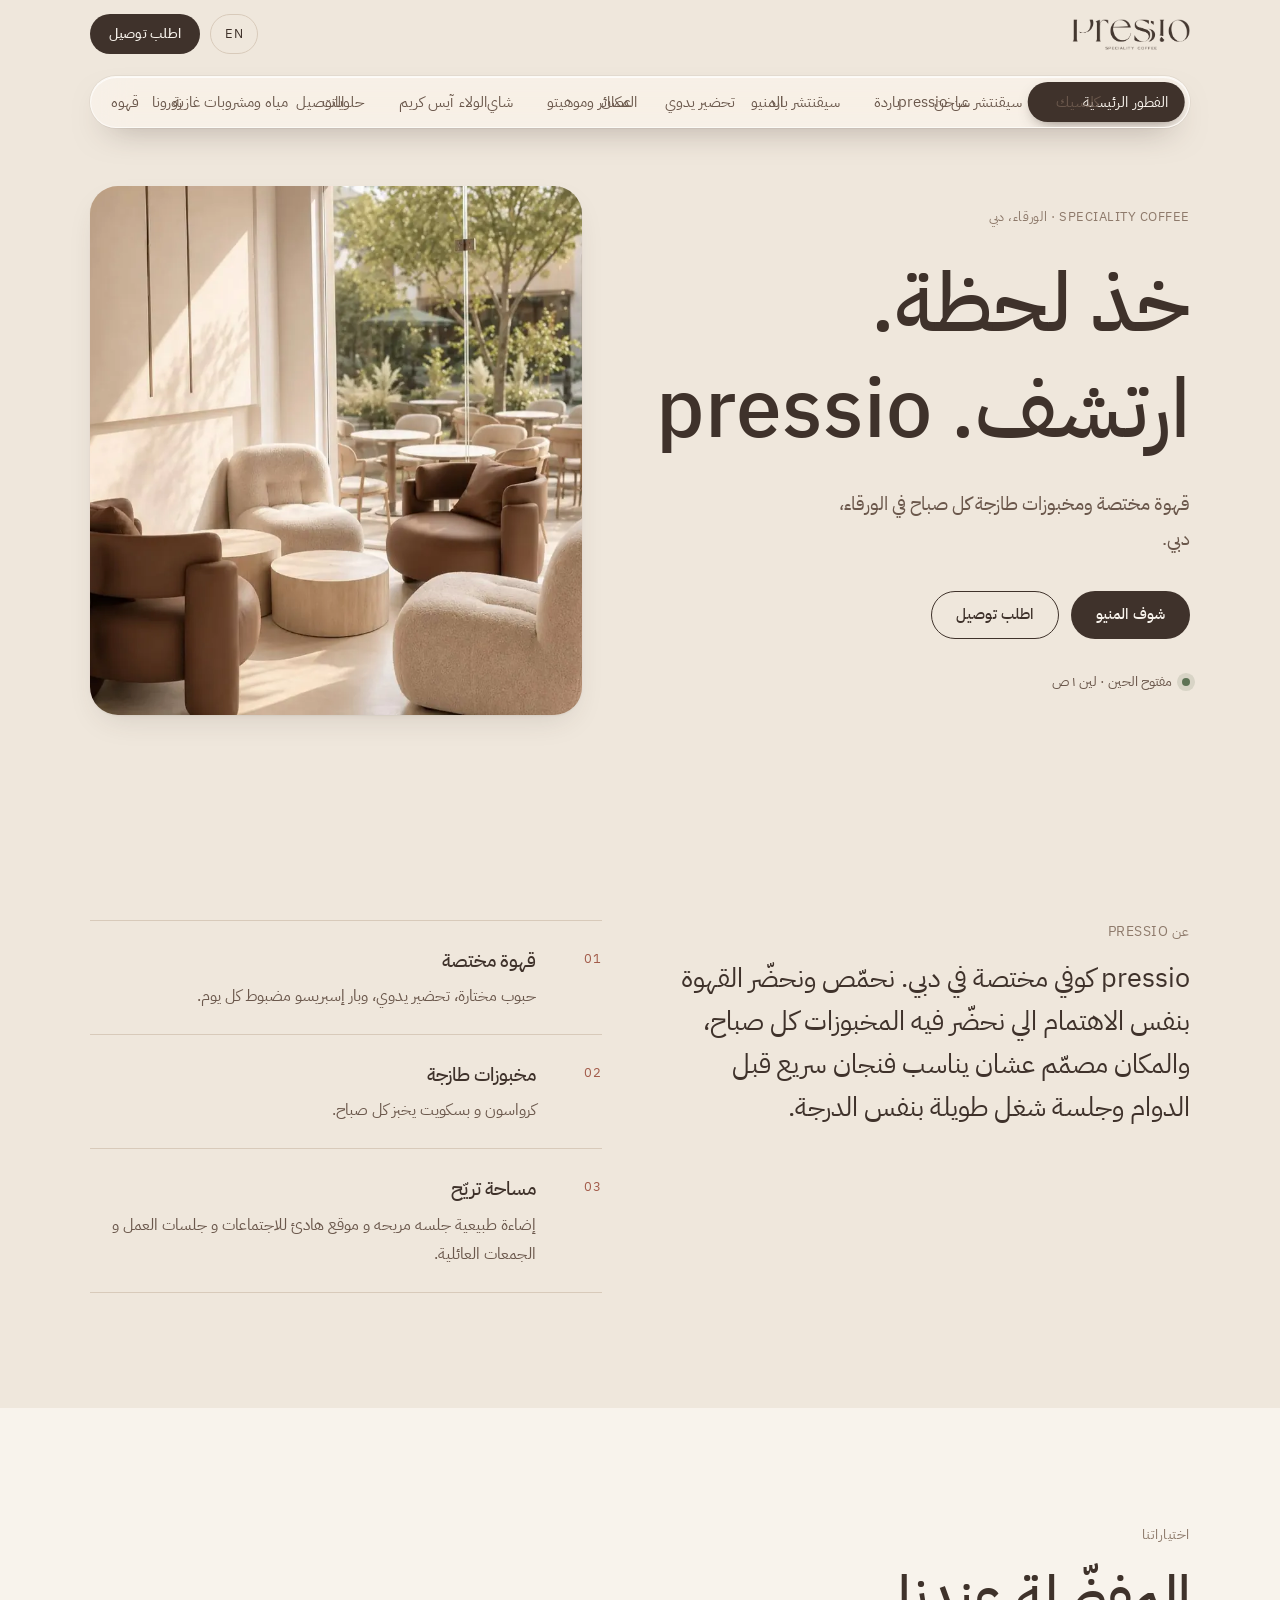
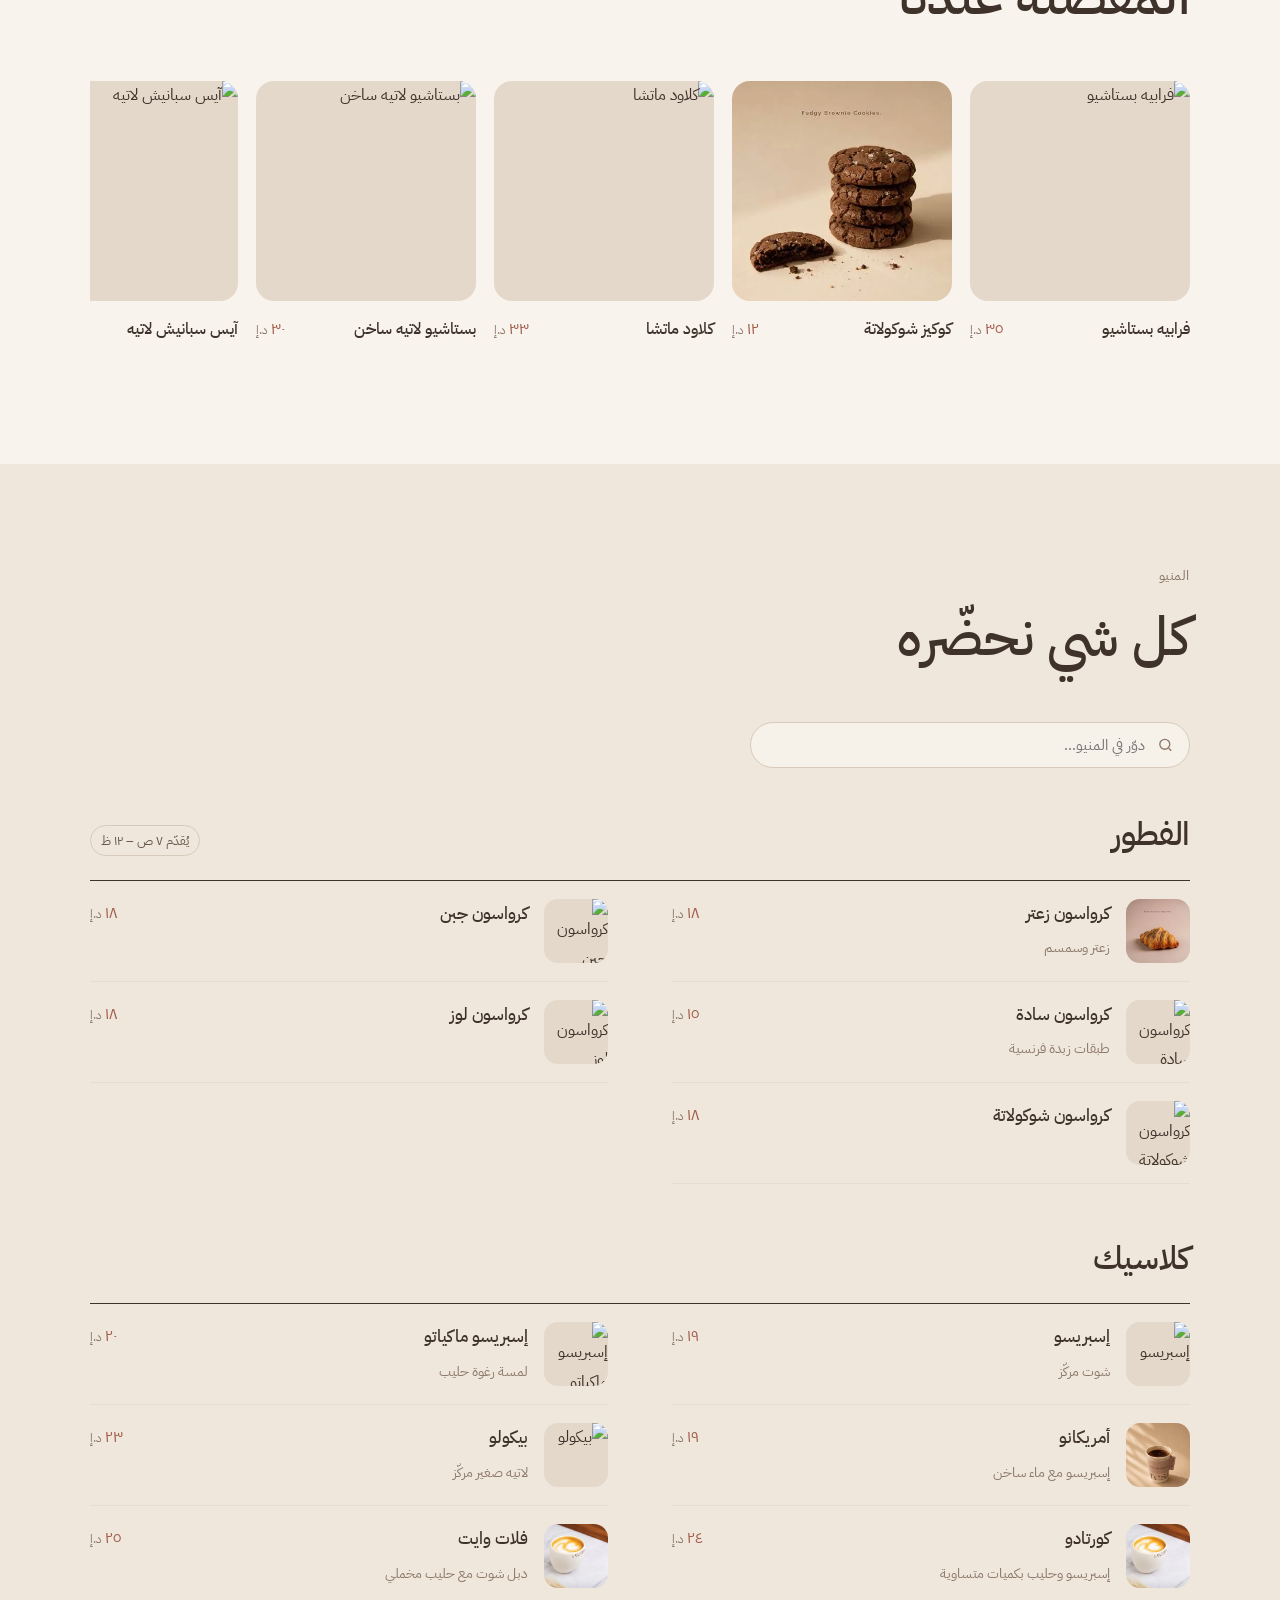
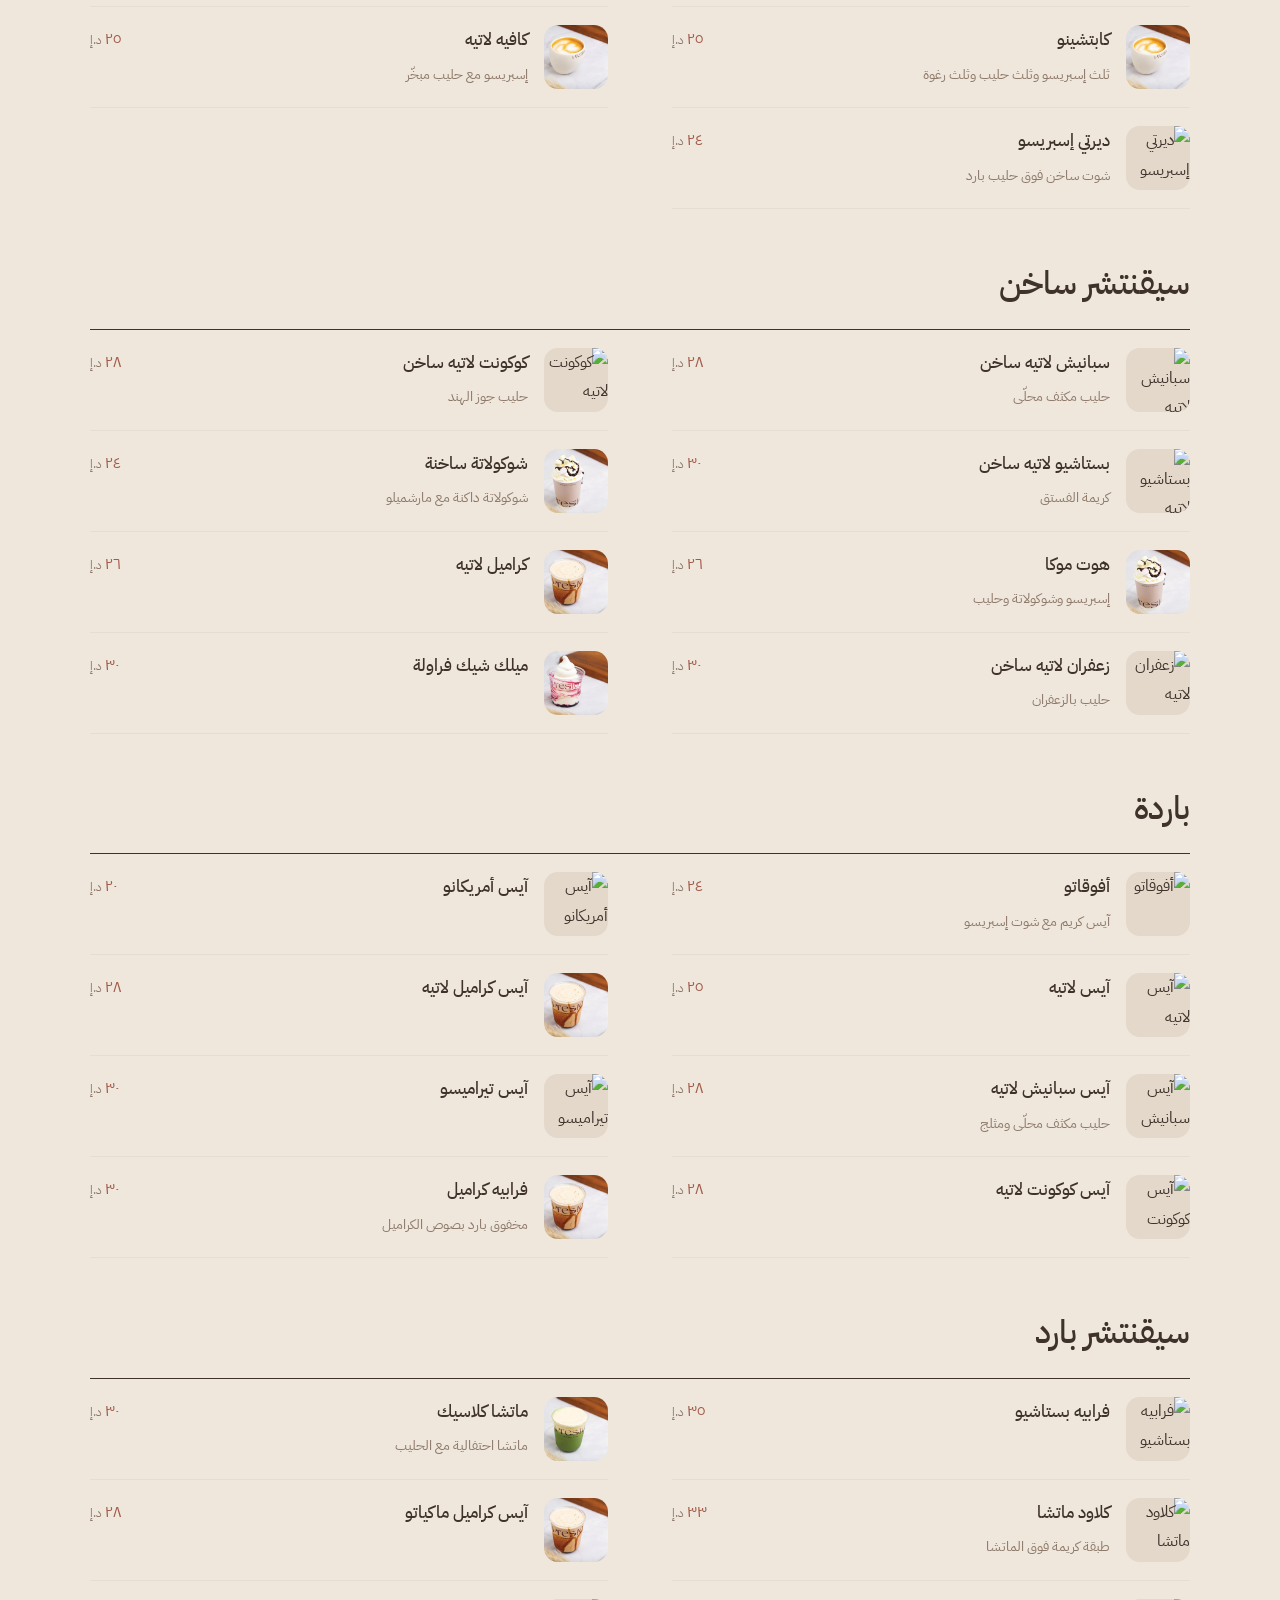
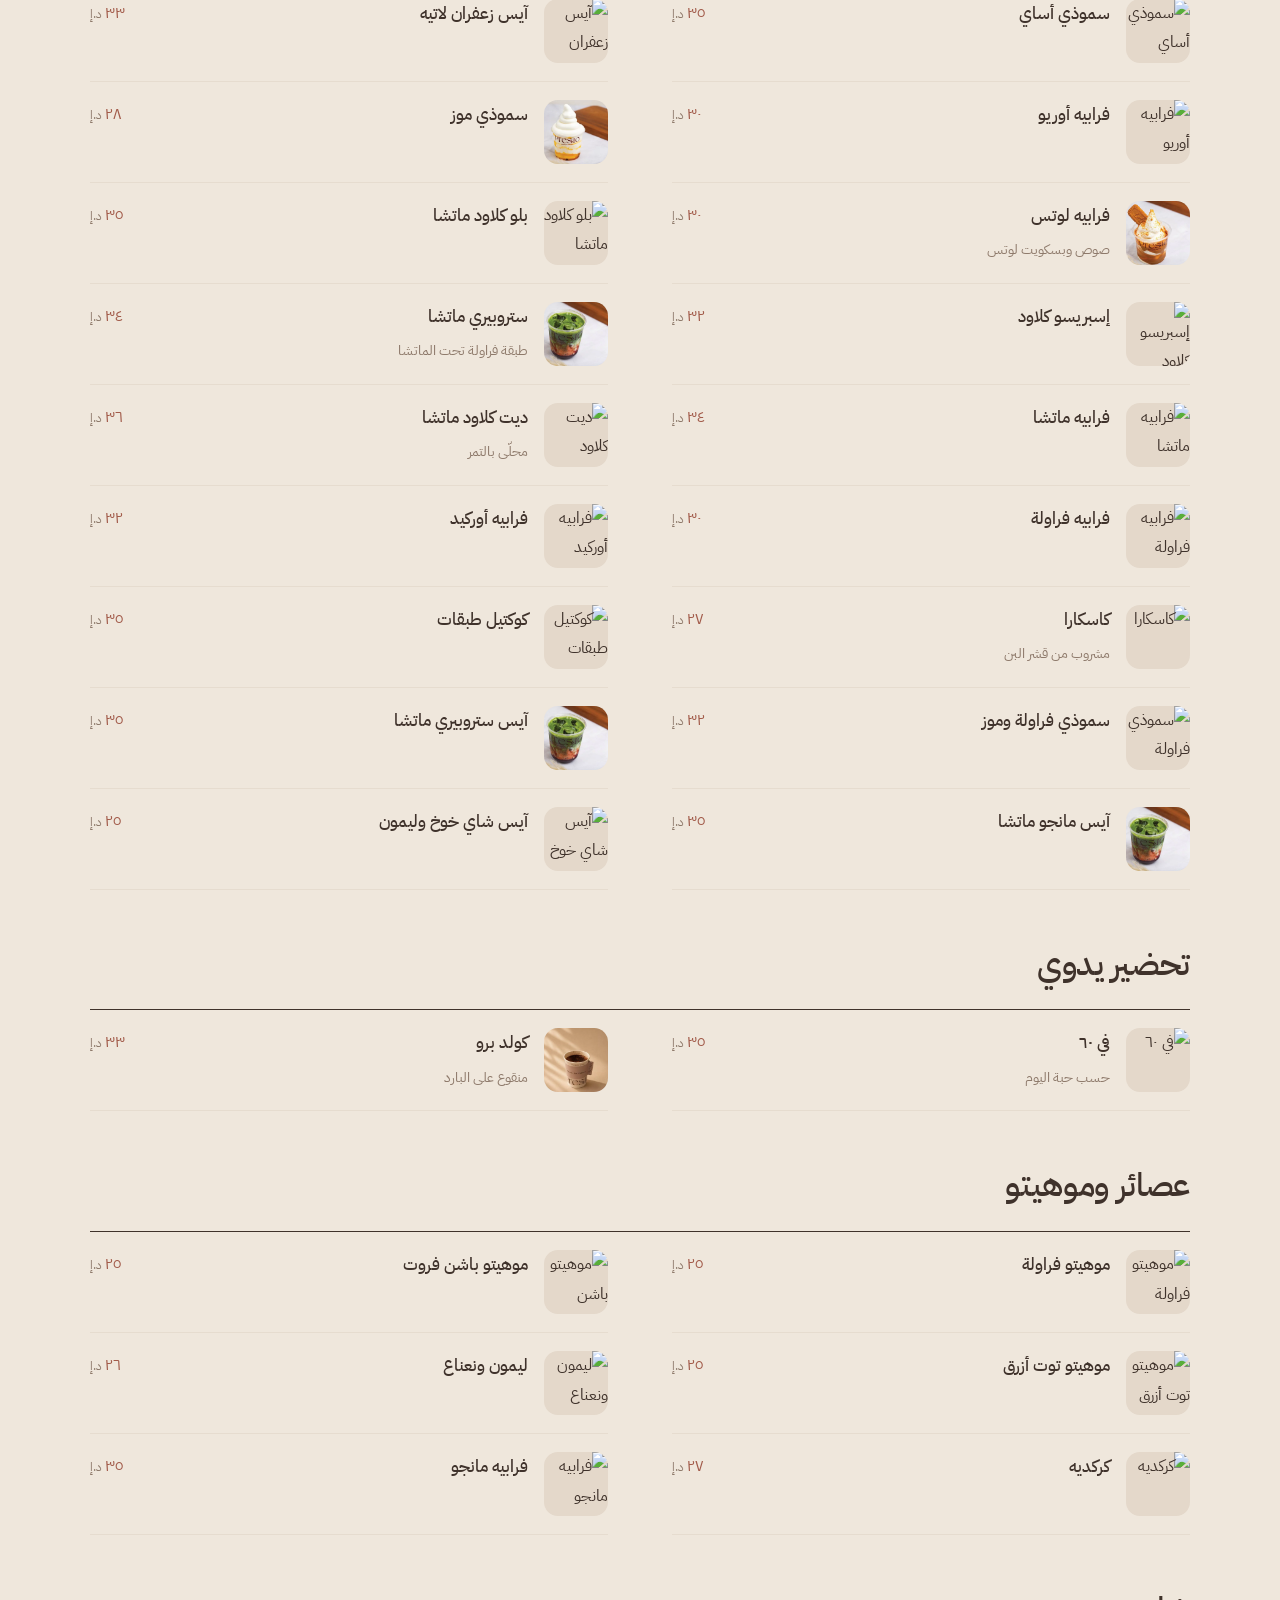
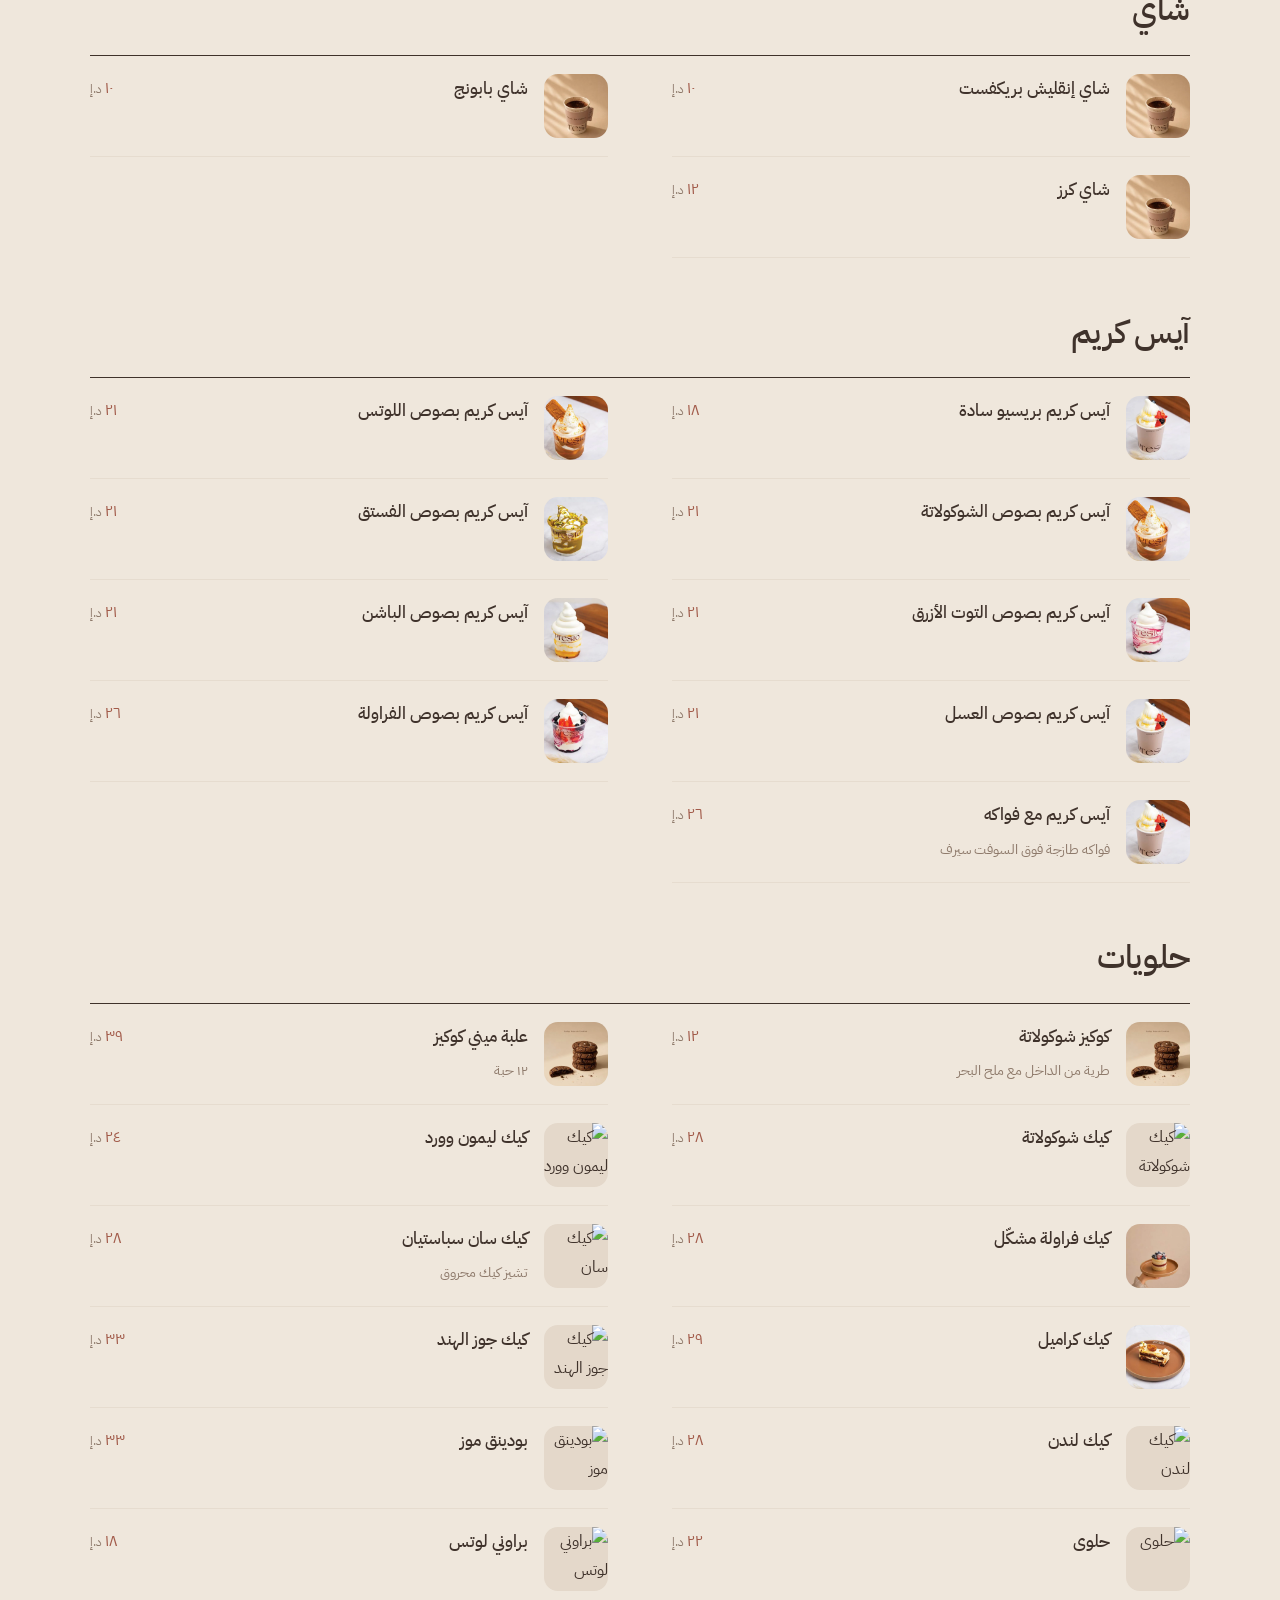
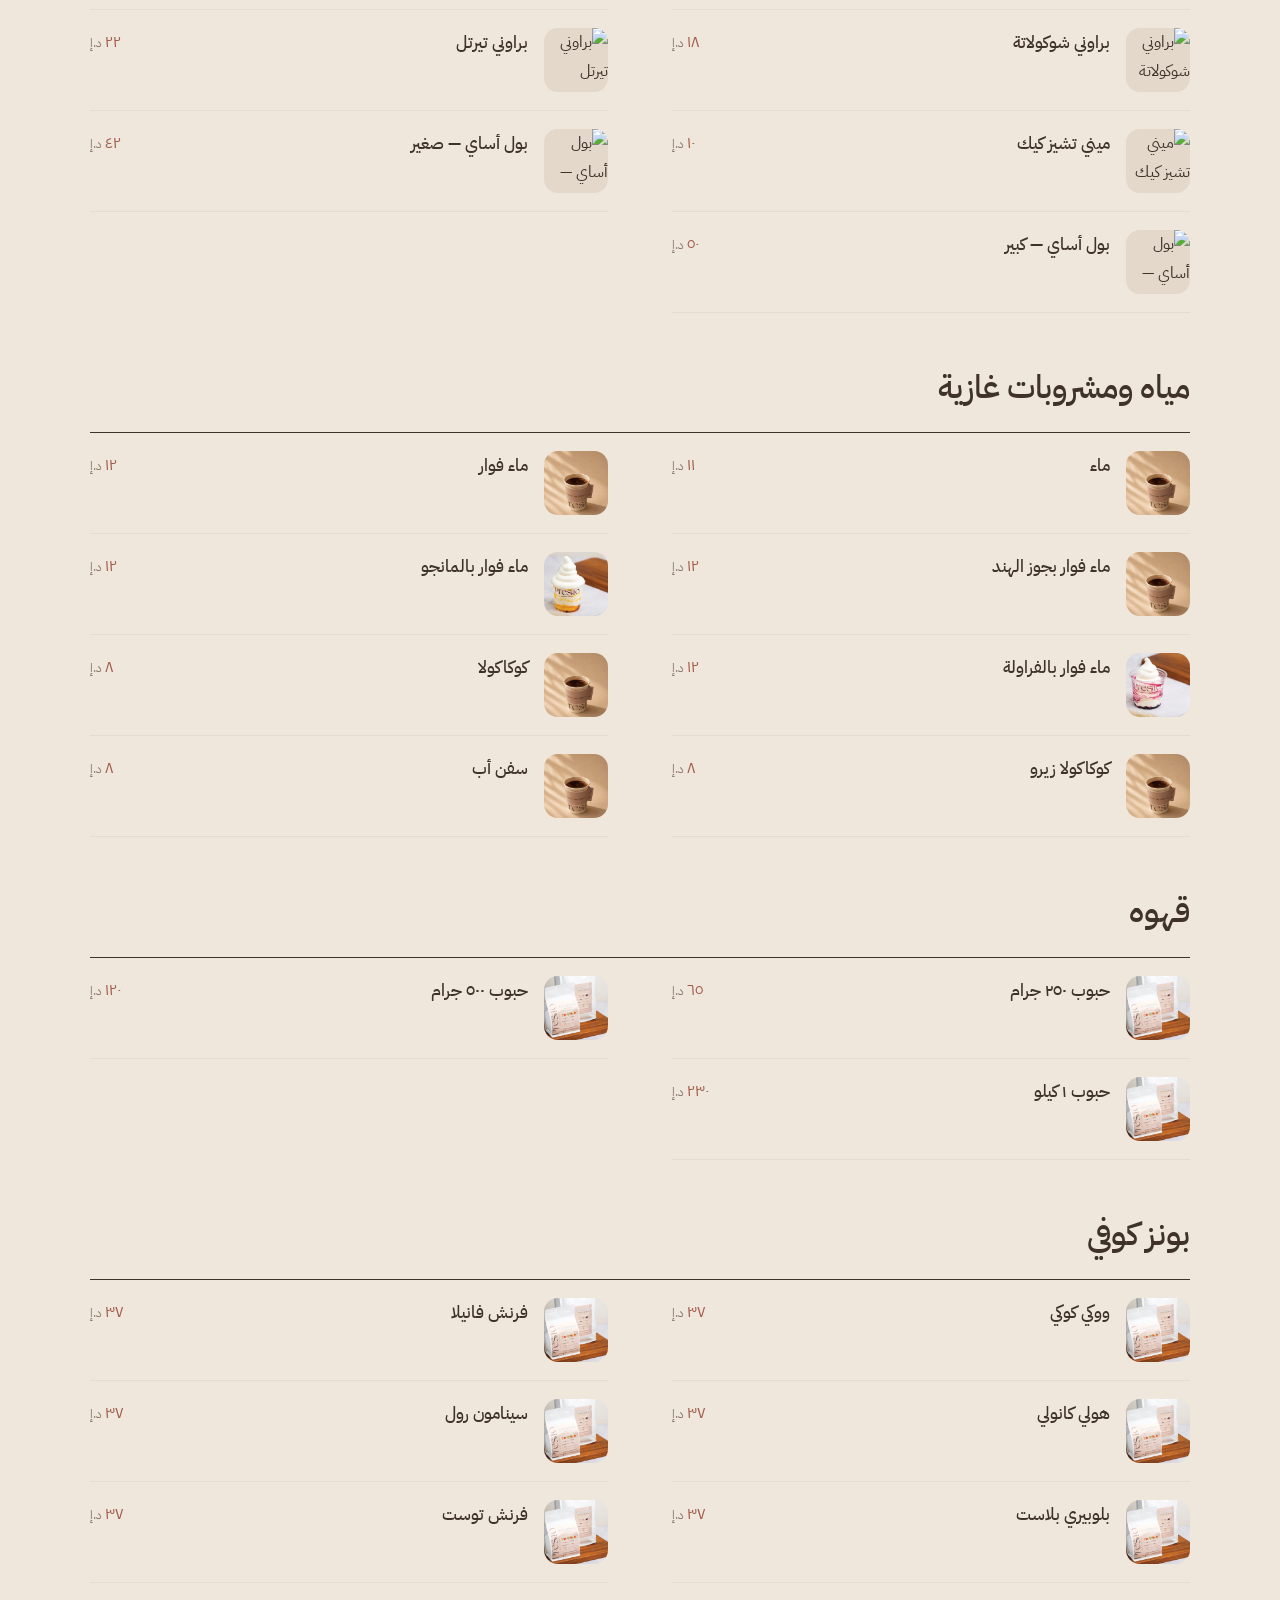
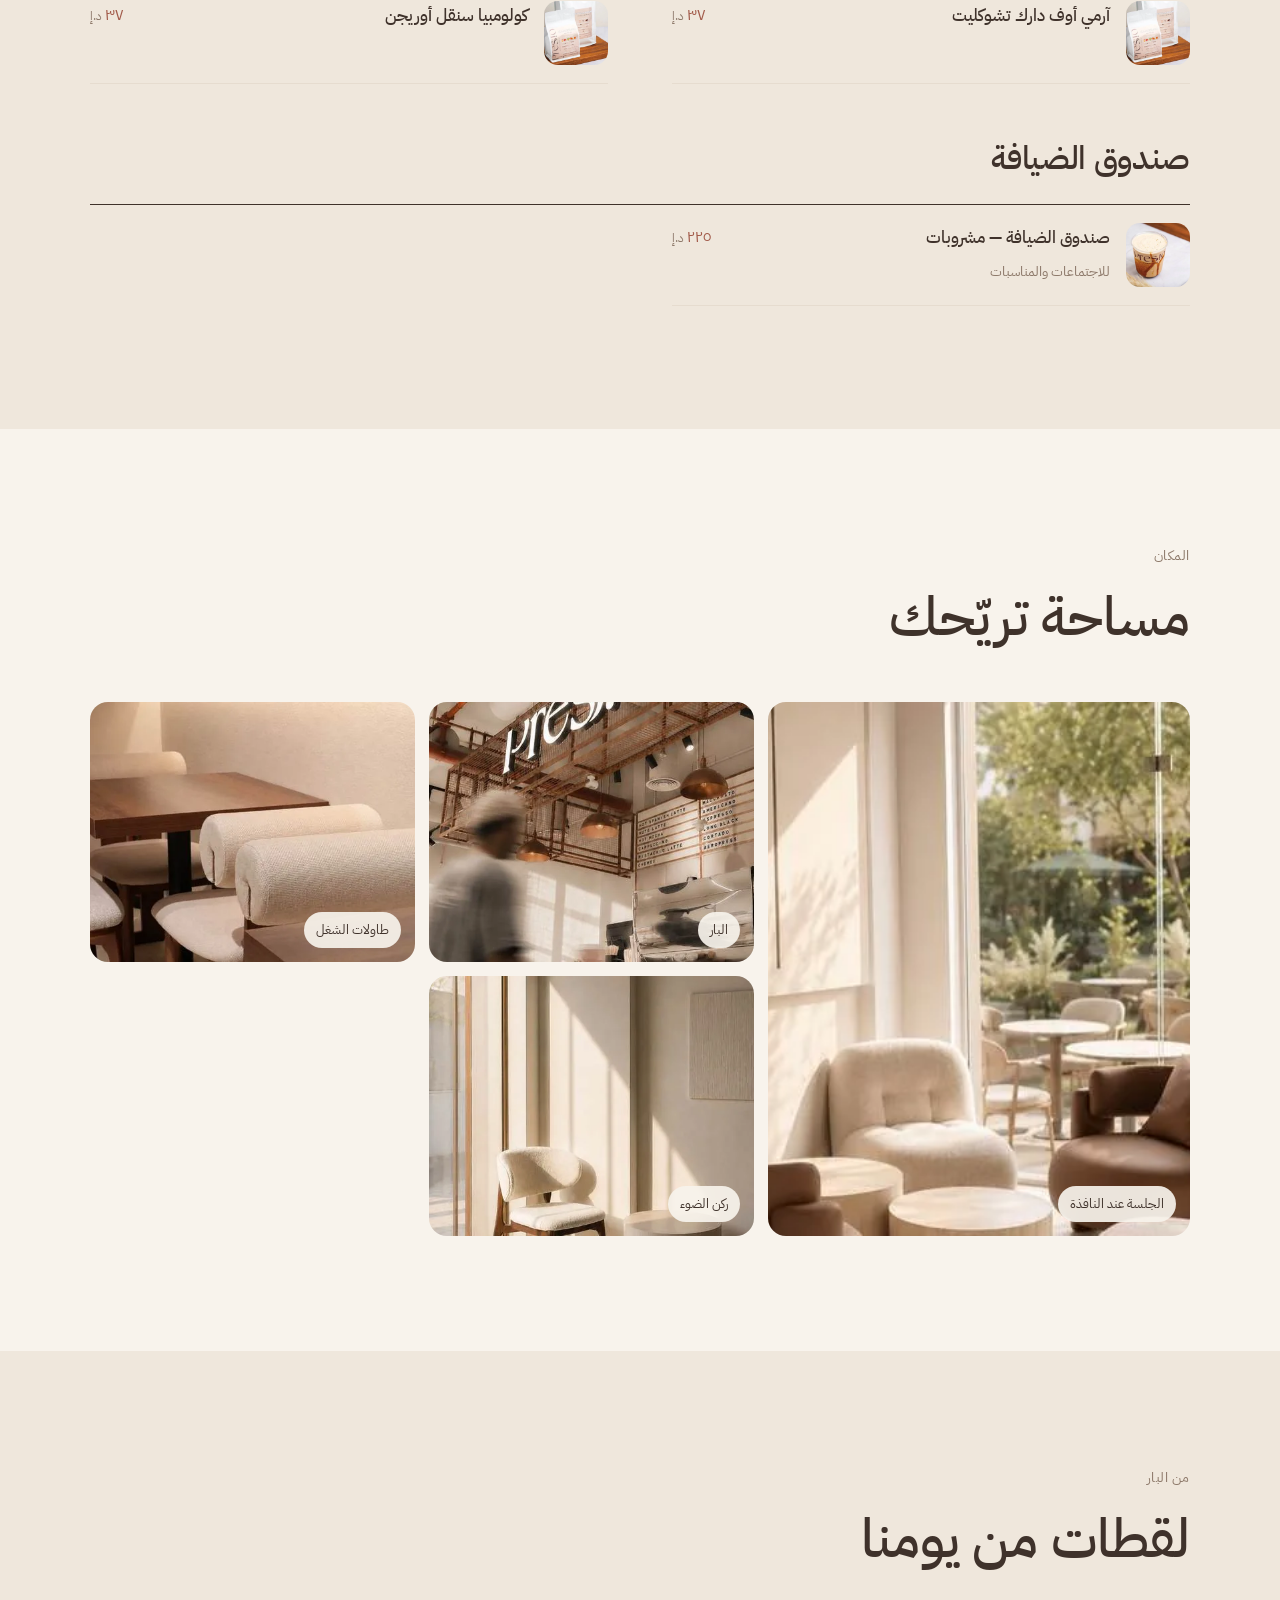
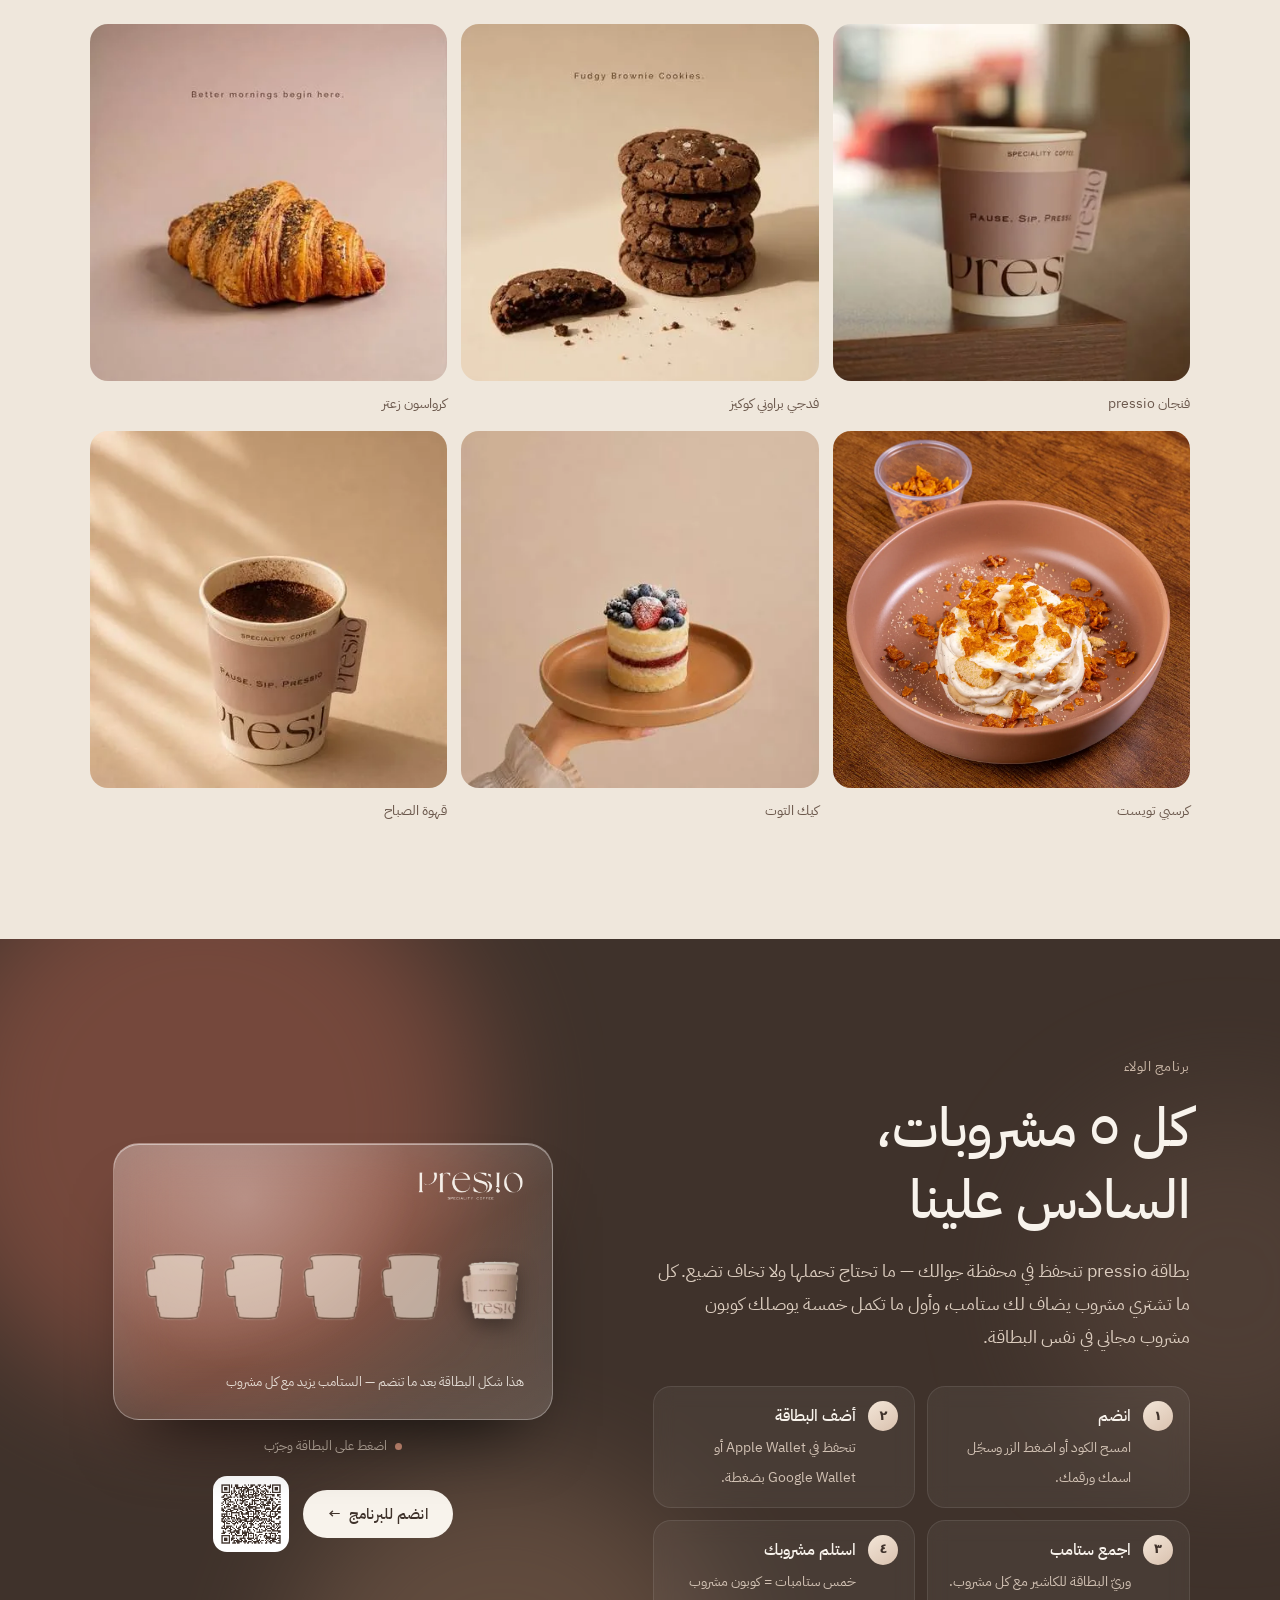
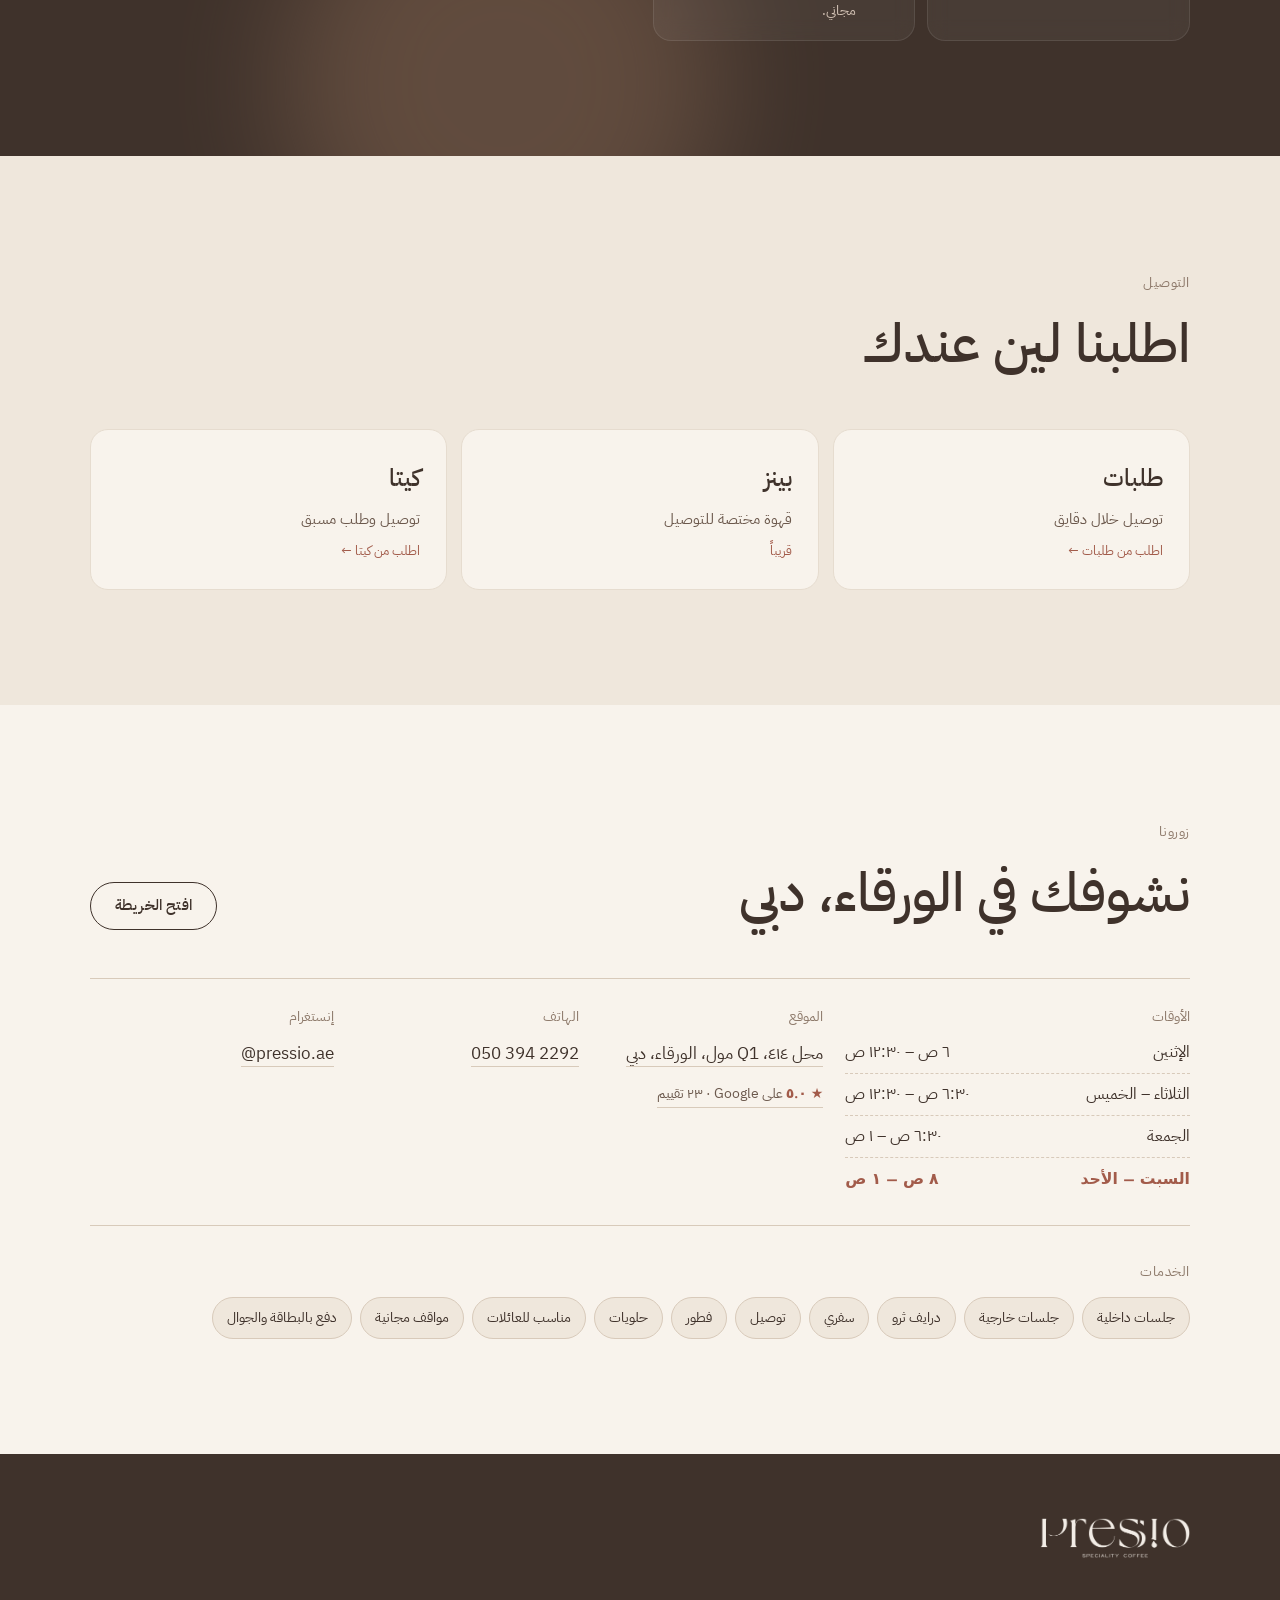
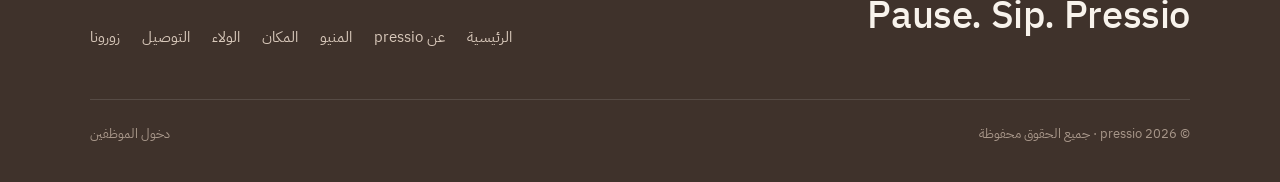
==== commit fda3bd2e: "Add files via upload" ====
--- a/index.html
+++ b/index.html
@@ -24,7 +24,7 @@
 <link rel="preconnect" href="https://fonts.gstatic.com" crossorigin>
 <link rel="preload" as="image" href="images/hero-800.webp" imagesrcset="images/hero-800.webp 800w, images/hero.webp 1300w" imagesizes="(max-width: 860px) 100vw, 46vw" fetchpriority="high">
 <link rel="stylesheet" href="https://fonts.googleapis.com/css2?family=IBM+Plex+Sans+Arabic:wght@400;500;600&family=Jost:wght@400;500&display=swap">
-<link rel="stylesheet" href="assets/site.css?v=12">
+<link rel="stylesheet" href="assets/site.css?v=13">
 
 <script type="application/ld+json">
 {"@context":"https://schema.org","@type":"CafeOrCoffeeShop","name":"pressio","url":"https://pressio.ae/",
@@ -97,6 +97,6 @@
 </noscript>
 
 <script src="assets/config.js?v=2"></script>
-<script src="assets/site.js?v=12" defer></script>
+<script src="assets/site.js?v=13" defer></script>
 </body>
 </html>
--- a/assets/site.css
+++ b/assets/site.css
@@ -114,6 +114,18 @@
   .hero__grid{grid-template-columns:1fr}
   .hero__media{order:-1;aspect-ratio:4/3.4;margin-inline:calc(var(--gut) * -1 + 10px)}
   .hero__sub{max-width:none}
+}
+/* short, wide screens (the cover screen of a folding phone, a phone held sideways, small tablets):
+   the photo takes a share of the screen height, so the headline and buttons stay on the first screen */
+@media (max-width:860px) and (min-aspect-ratio:7/10){
+  .hero{padding-top:12px}
+  .hero__grid{gap:16px}
+  .hero__media{aspect-ratio:auto;height:clamp(170px,calc(100svh - 430px),440px)}
+  .hero__title{font-size:clamp(2.2rem,5.6vw,3.4rem)}
+  .hero .eyebrow{margin-bottom:12px}
+  .hero__sub{margin-top:14px}
+  .hero__ctas{margin-top:22px}
+  .hero .status{margin-top:18px}
 }
 
 /* ---------- sections ---------- */
